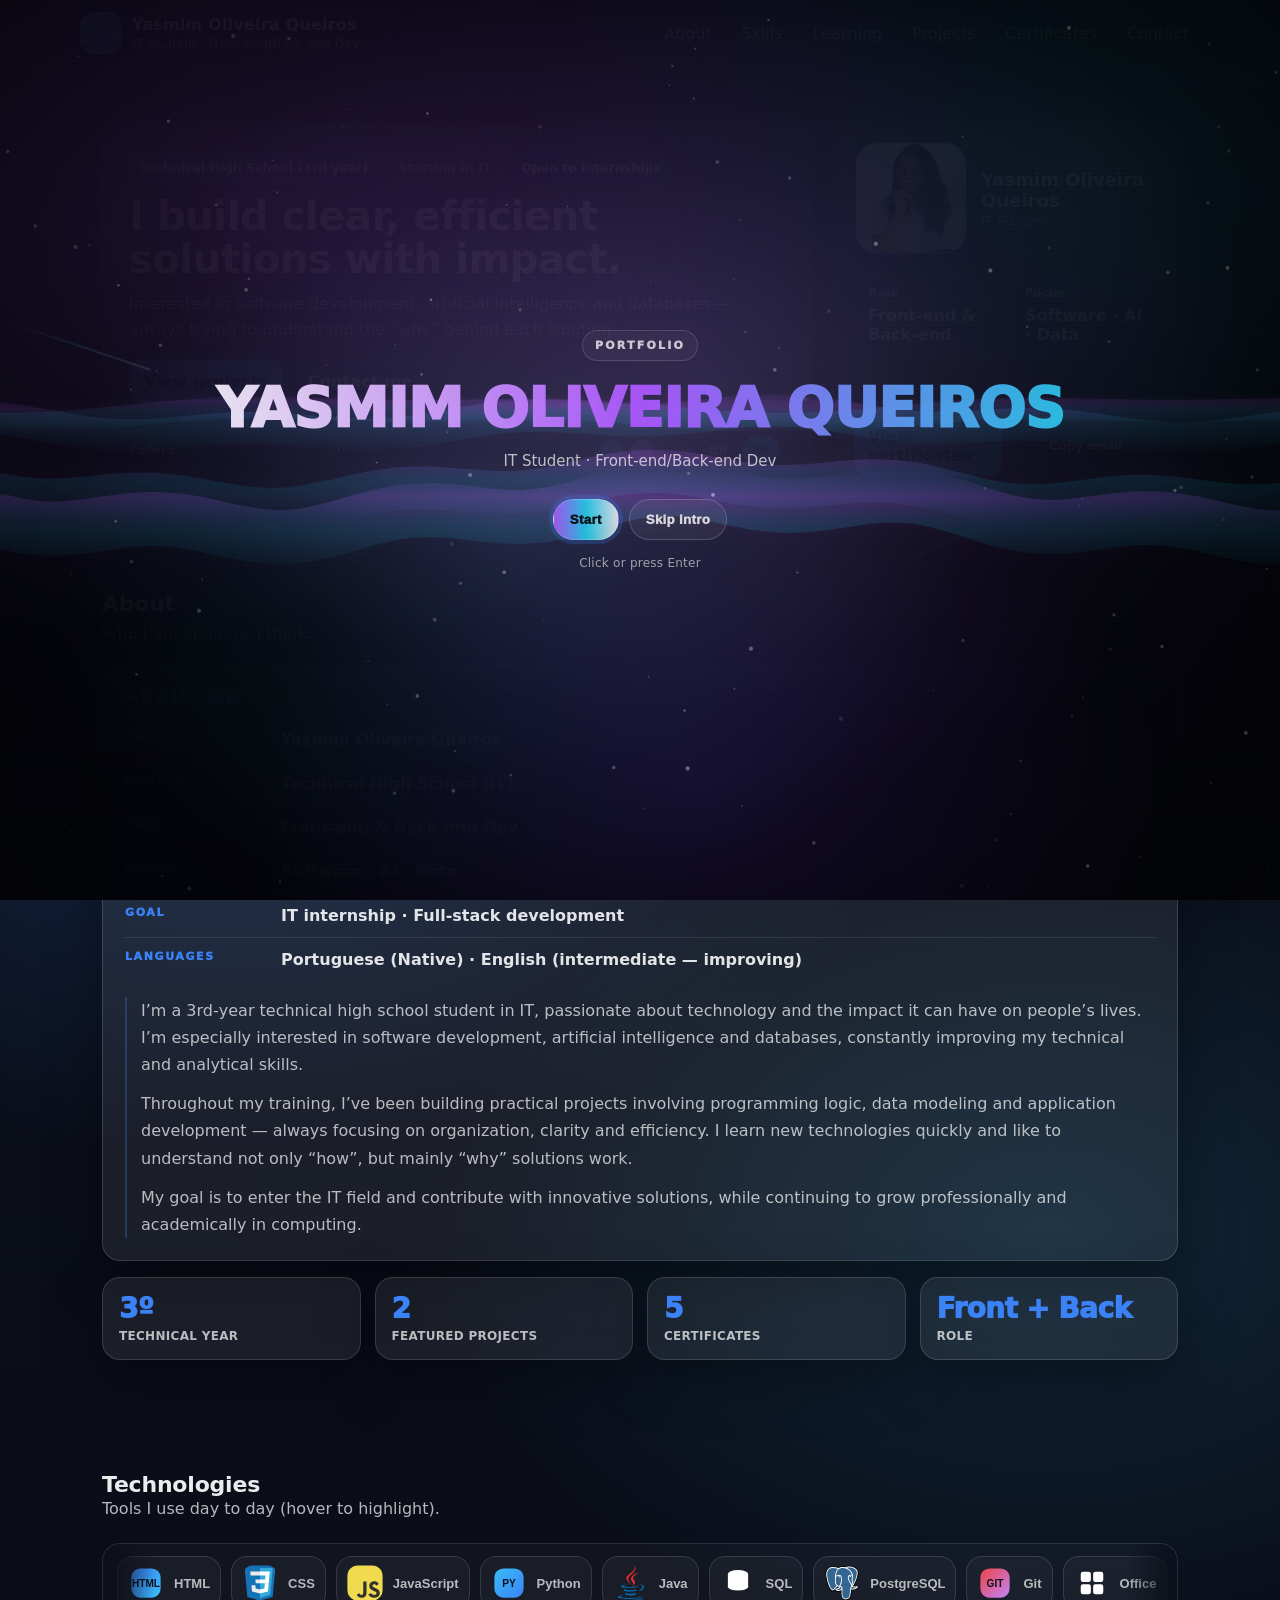
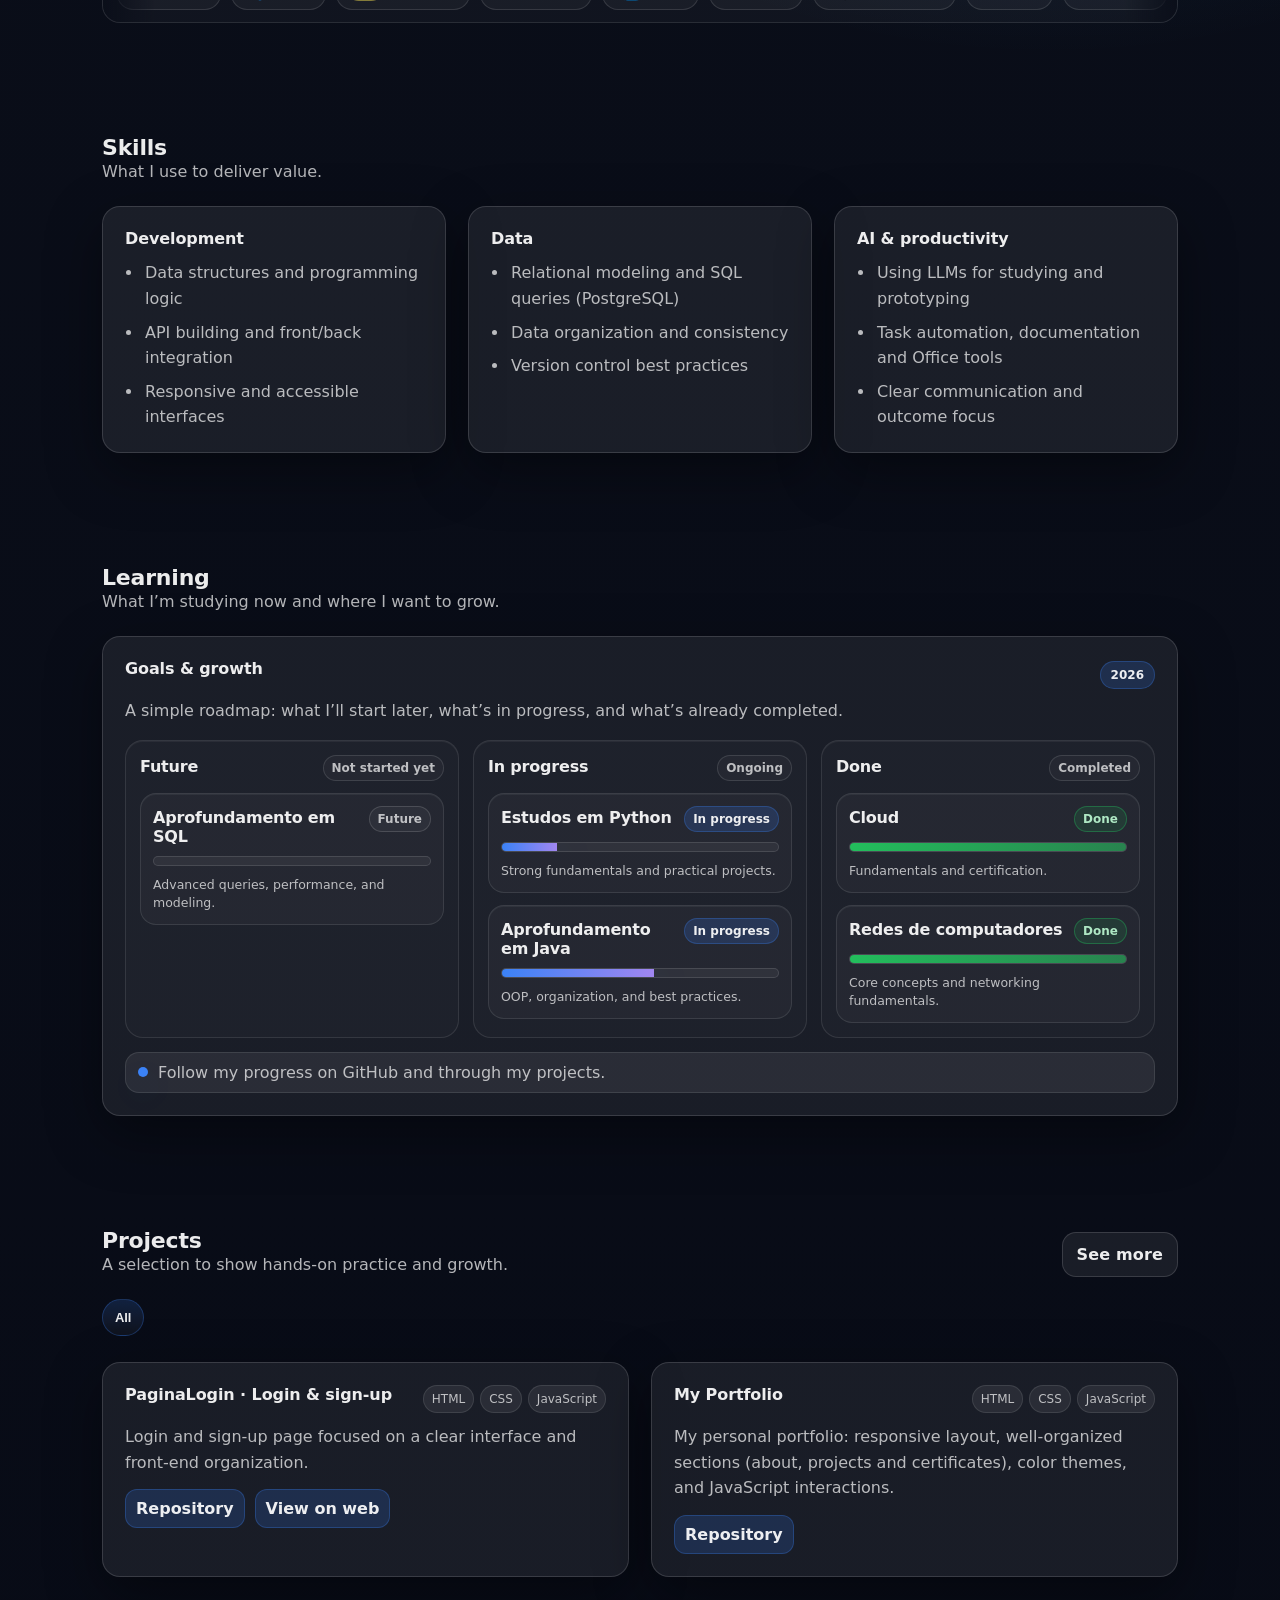
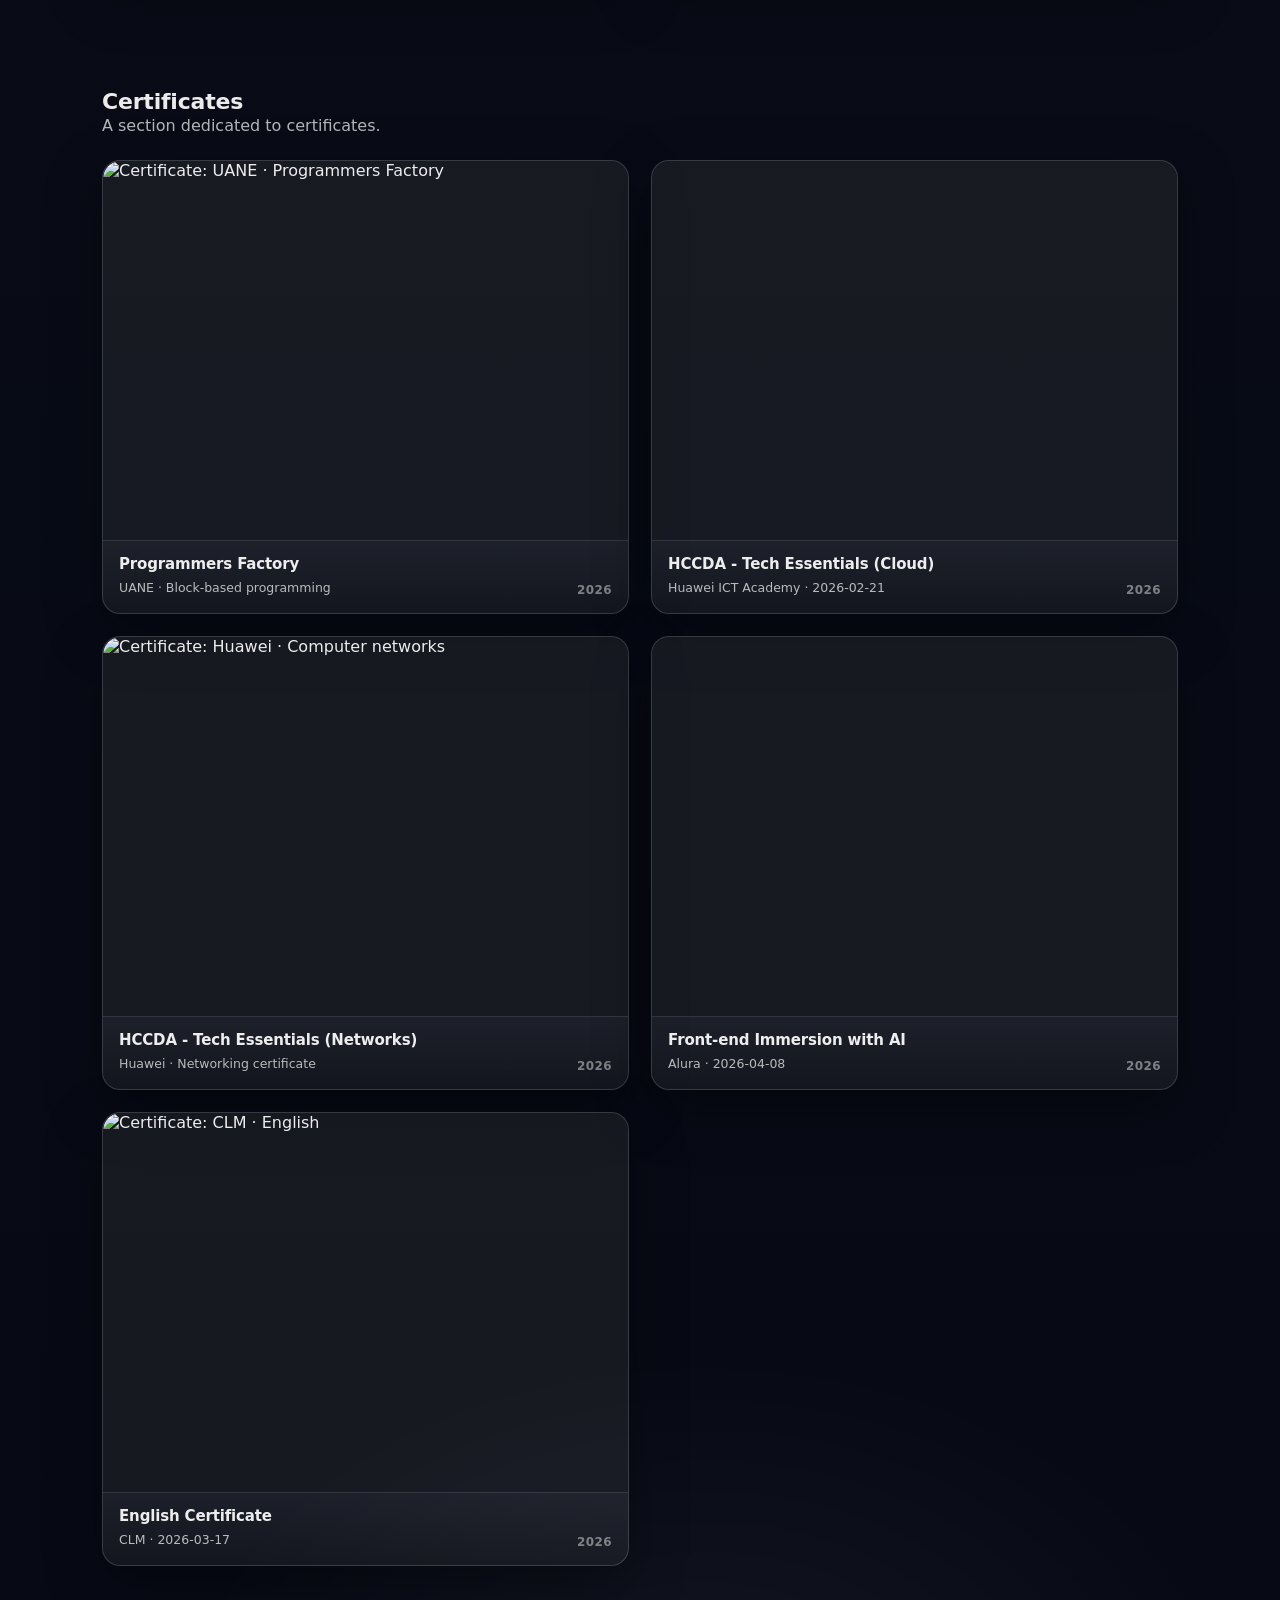
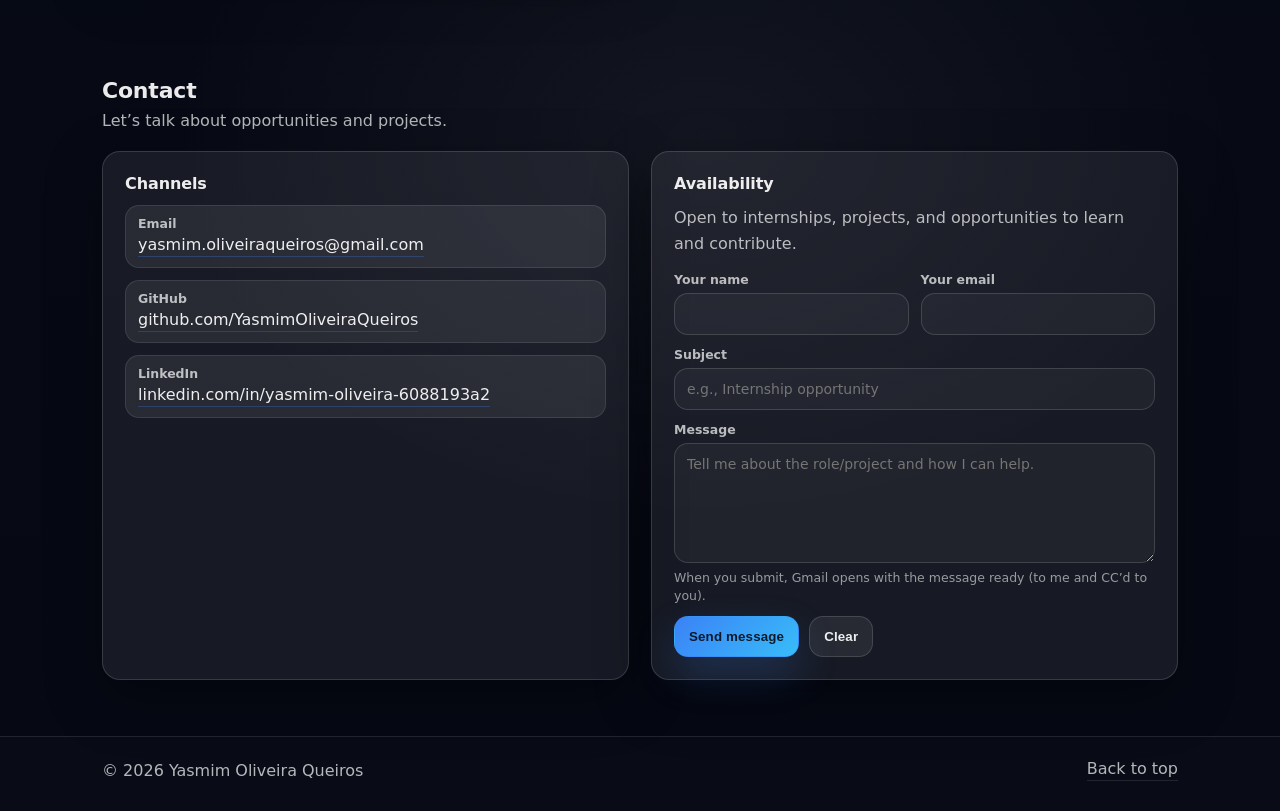
==== index.html @ f92240d8 "Update index.html" ====
<!doctype html>
<html lang="pt-BR" data-theme="azul">
  <head>
    <meta charset="utf-8" />
    <meta name="viewport" content="width=device-width, initial-scale=1" />
    <meta name="theme-color" content="#0b0f1a" />
    <title>Portfólio · Técnica em Informática</title>
    <meta
      name="description"
      content="Portfólio responsivo de técnica em informática: sobre, habilidades, projetos e certificados."
    />
    <link rel="icon" type="image/png" href="assets/logo.png?v=2" />
    <link rel="apple-touch-icon" href="assets/logo.png?v=2" />
    <link rel="stylesheet" href="styles.css" />
  </head>
  <body>
<a class="skip-link" href="#conteudo" data-i18n="skip">Pular para o conteúdo</a>

    <div
      class="bootgate"
      id="bootgate"
      role="dialog"
      aria-modal="true"
      aria-label="Abertura do portfólio"
      data-i18n-aria="boot.aria"
      data-phase="init"
    >
      <canvas class="bootgate__fx" id="bootFx" aria-hidden="true"></canvas>
      <div class="bootgate__grain" aria-hidden="true"></div>
      <div class="bootgate__veil" aria-hidden="true"></div>

      <div class="bootgate__copy" role="document" tabindex="-1">
        <div class="bootgate__kicker" data-i18n="boot.kicker">PORTFÓLIO</div>
        <h1 class="bootgate__name">Yasmim Oliveira Queiros</h1>
        <p class="bootgate__role" data-i18n="brand.sub">Técnica em Informática · Dev Front-end/Back-end</p>

        <div class="bootgate__ctaRow">
          <button class="bootgate__enter" type="button" id="bootEnter" data-i18n="boot.enter">Iniciar</button>
          <button class="bootgate__skip" type="button" id="bootBypass" data-i18n="boot.bypass">Pular intro</button>
        </div>

        <div class="bootgate__hint" data-i18n="boot.hint">Clique ou pressione Enter</div>
      </div>
    </div>

    <header class="topbar" aria-label="Barra superior" data-i18n-aria="topbar.aria">
      <div class="wrap topbar__inner">
        <a class="brand" href="#home" aria-label="Ir para o início" data-i18n-aria="brand.aria">
          <span class="brand__logo" aria-hidden="true"></span>
          <span class="brand__text">
            <span class="brand__title">Yasmim Oliveira Queiros</span>
            <span class="brand__sub" data-i18n="brand.sub">Técnica em Informática · Dev Front-end/Back-end</span>
          </span>
        </a>

        <nav class="nav" aria-label="Navegação principal" data-i18n-aria="nav.aria">
          <button
            class="nav__toggle"
            type="button"
            id="navToggle"
            aria-expanded="false"
            aria-controls="navLinks"
          >
            <span data-i18n="nav.menu">Menu</span>
          </button>
          <div class="nav__links" id="navLinks">
            <a class="nav__link" href="#sobre" data-i18n="nav.about">Sobre</a>
            <a class="nav__link" href="#habilidades" data-i18n="nav.skills">Habilidades</a>
            <a class="nav__link" href="#aprendizado" data-i18n="nav.learning">Em aprendizado</a>
            <a class="nav__link" href="#projetos" data-i18n="nav.projects">Projetos</a>
            <a class="nav__link" href="#certificados" data-i18n="nav.certs">Certificados</a>
            <a class="nav__link" href="#contato" data-i18n="nav.contact">Contato</a>
          </div>
        </nav>
      </div>
    </header>

    <main id="conteudo">
      <section class="hero" id="home" aria-label="Apresentação" data-i18n-aria="hero.aria">
        <div class="wrap hero__grid">
          <div class="hero__copy">
            <div class="kicker">
              <span class="pill" data-i18n="hero.pill1">Ensino Médio Técnico (3º ano)</span>
              <span class="pill pill--soft" data-i18n="hero.pill2">Iniciando carreira em TI</span>
              <a class="pill pill--link" href="#contato" data-i18n="hero.pill3">Disponível para estágio</a>
            </div>
            <h1 class="hero__title">
              <span data-i18n="hero.title">Construo soluções claras, eficientes e com foco em impacto.</span>
            </h1>
            <p class="hero__lead">
              <span data-i18n="hero.lead">Interesse em desenvolvimento de software, inteligência artificial e banco de dados — sempre buscando entender o “porquê” por trás das soluções.</span>
            </p>

            <div class="hero__cta">
              <a class="btn btn--primary" href="#projetos" data-i18n="hero.ctaProjects">Ver projetos</a>
              <a class="btn btn--ghost" href="#contato" data-i18n="hero.ctaContact">Falar comigo</a>
            </div>

            <div class="theme" aria-label="Opções de cores e idioma" data-i18n-aria="theme.aria">
              <div class="theme__label" data-i18n="theme.label">Cores</div>
              <div class="theme__controls">
                <div class="theme__swatches" role="list" aria-label="Paleta de cores" data-i18n-aria="theme.palette.aria">
                  <button class="swatch" type="button" data-theme="azul" aria-label="Tema azul" data-i18n-aria="theme.swatch.blue"></button>
                  <button class="swatch" type="button" data-theme="lilas" aria-label="Tema lilás" data-i18n-aria="theme.swatch.purple"></button>
                  <button class="swatch" type="button" data-theme="preto" aria-label="Tema preto" data-i18n-aria="theme.swatch.black"></button>
                </div>
                <div class="lang" role="group" aria-label="Idioma" data-i18n-aria="lang.aria">
                  <button class="lang__btn" type="button" data-lang="pt" aria-pressed="true">BR</button>
                  <button class="lang__btn" type="button" data-lang="en" aria-pressed="false">EN</button>
                </div>
              </div>
            </div>
          </div>

          <aside class="hero__card" aria-label="Resumo rápido" data-i18n-aria="hero.card.aria">
            <div class="idcard">
              <div class="avatar" data-avatar>
                <span class="avatar__ring"></span>
                <img
                  class="avatar__img"
                  src="assets/foto-perfil.png"
                  alt="Foto de Yasmim Oliveira Queiros"
                  data-i18n-alt="profile.alt"
                  loading="lazy"
                  decoding="async"
                  data-lightbox
                  data-caption="Yasmim Oliveira Queiros"
                />
                <span class="avatar__initials" aria-hidden="true">YQ</span>
              </div>
              <div class="idcard__meta">
                <div class="idcard__name">Yasmim Oliveira Queiros</div>
                <div class="idcard__role" data-i18n="idcard.role">Técnica em Informática</div>
              </div>
            </div>

            <dl class="facts" aria-label="Destaques" data-i18n-aria="hero.facts.aria">
              <div class="facts__item">
                <dt data-i18n="hero.card.role">Atuação</dt>
                <dd data-i18n="hero.card.roleValue">Front-end e Back-end</dd>
              </div>
              <div class="facts__item">
                <dt data-i18n="hero.card.focus">Foco</dt>
                <dd data-i18n="hero.card.focusValue">Software · IA · Dados</dd>
              </div>
            </dl>

            <div class="quick">
              <a class="btn btn--small btn--primary" href="#certificados" data-i18n="hero.card.ctaCerts">Ver certificados</a>
                <button
                  class="btn btn--small btn--ghost"
                  type="button"
                  id="copyEmail"
                  data-email="yasmim.oliveiraqueiros@gmail.com"
                >
                  <span data-i18n="hero.card.copyEmail">Copiar e-mail</span>
                </button>
            </div>
          </aside>
        </div>
      </section>

      <section class="section" id="sobre" aria-label="Sobre mim" data-i18n-aria="about.section.aria">
        <div class="wrap">
          <header class="section__head">
            <h2 class="section__title" data-i18n="section.about.title">Sobre</h2>
            <p class="section__subtitle" data-i18n="section.about.sub">Quem eu sou e como penso.</p>
          </header>

          <article class="card aboutcard" aria-label="Quem sou eu" data-i18n-aria="about.card.aria">
            <h3 class="aboutcard__title" data-i18n="about.title">Quem sou eu</h3>

            <dl class="aboutkv" aria-label="Informações rápidas" data-i18n-aria="about.kv.aria">
              <div class="aboutkv__row">
                <dt data-i18n="about.kv.name">Nome</dt>
                <dd>Yasmim Oliveira Queiros</dd>
              </div>
              <div class="aboutkv__row">
                <dt data-i18n="about.kv.course">Curso</dt>
                <dd data-i18n="about.kv.courseValue">Ensino Médio Técnico em Informática</dd>
              </div>
              <div class="aboutkv__row">
                <dt data-i18n="about.kv.role">Atuação</dt>
                <dd data-i18n="about.kv.roleValue">Dev Front-end & Back-end</dd>
              </div>
              <div class="aboutkv__row">
                <dt data-i18n="about.kv.focus">Foco</dt>
                <dd data-i18n="about.kv.focusValue">Software · IA · Dados</dd>
              </div>
              <div class="aboutkv__row">
                <dt data-i18n="about.kv.goal">Objetivo</dt>
                <dd data-i18n="about.kv.goalValue">Estágio em TI · Desenvolvimento fullstack</dd>
              </div>
              <div class="aboutkv__row">
                <dt data-i18n="about.kv.langs">Idiomas</dt>
                <dd data-i18n="about.kv.langsValue">Português (Nativo) · Inglês (intermediário - aprimoramento)</dd>
              </div>
            </dl>

            <div class="aboutbio">
              <div class="prose">
                <p data-i18n="about.p1">
                  Sou estudante do 3º ano do Ensino Médio Técnico em Informática, apaixonada por tecnologia e pelo impacto que ela
                  pode gerar na vida das pessoas. Tenho grande interesse em desenvolvimento de software, inteligência artificial e
                  banco de dados, buscando constantemente evoluir minhas habilidades técnicas e analíticas.
                </p>
                <p data-i18n="about.p2">
                  Ao longo da minha formação, venho desenvolvendo projetos práticos que envolvem lógica de programação, modelagem
                  de dados e construção de aplicações, sempre com foco em organização, clareza e eficiência. Tenho facilidade em
                  aprender novas tecnologias e gosto de entender não apenas o “como”, mas principalmente o “porquê” das soluções.
                </p>
                <p data-i18n="about.p3">
                  Meu objetivo é ingressar na área de Tecnologia da Informação e contribuir com soluções inovadoras, enquanto
                  continuo evoluindo profissionalmente e academicamente na área de computação.
                </p>
              </div>
            </div>
          </article>

          <div class="aboutstats" aria-label="Destaques rápidos" data-i18n-aria="about.stats.aria">
            <div class="card stat">
              <div class="stat__num">3º</div>
              <div class="stat__label" data-i18n="about.stats.year">Ano do técnico</div>
            </div>
            <div class="card stat">
              <div class="stat__num" data-count="projects">2</div>
              <div class="stat__label" data-i18n="about.stats.projects">Projetos em destaque</div>
            </div>
            <div class="card stat">
              <div class="stat__num" data-count="certs">4</div>
              <div class="stat__label" data-i18n="about.stats.certs">Certificados</div>
            </div>
            <div class="card stat">
              <div class="stat__num" data-i18n="about.stats.roleValue">Front + Back</div>
              <div class="stat__label" data-i18n="about.stats.role">Atuação</div>
            </div>
          </div>
        </div>
      </section>

      <section class="section" id="stack" aria-label="Tecnologias e ferramentas" data-i18n-aria="stack.section.aria">
        <div class="wrap">
          <header class="section__head section__head--inline">
            <div>
              <h2 class="section__title" data-i18n="section.stack.title">Tecnologias</h2>
              <p class="section__subtitle" data-i18n="section.stack.sub">Ferramentas que uso no dia a dia (passe o mouse para destacar).</p>
            </div>
          </header>

          <div class="ticker" role="group" aria-label="Tecnologias e ferramentas em destaque" data-i18n-aria="stack.ticker.aria">
            <div class="ticker__track" aria-hidden="true">
              <div class="ticker__row">
                <button class="ticker__item" type="button" aria-label="HTML">
                  <img class="ticker__img" src="assets/icons/html.svg" alt="" decoding="async" />
                  <span class="ticker__label">HTML</span>
                </button>
                <button class="ticker__item" type="button" aria-label="CSS">
                  <img class="ticker__img" src="assets/icons/css.svg" alt="" decoding="async" />
                  <span class="ticker__label">CSS</span>
                </button>
                <button class="ticker__item" type="button" aria-label="JavaScript">
                  <img class="ticker__img" src="assets/icons/javascript.svg" alt="" decoding="async" />
                  <span class="ticker__label">JavaScript</span>
                </button>
                <button class="ticker__item" type="button" aria-label="Python">
                  <img class="ticker__img" src="assets/icons/python.svg" alt="" decoding="async" />
                  <span class="ticker__label">Python</span>
                </button>
                <button class="ticker__item" type="button" aria-label="Java">
                  <img class="ticker__img" src="assets/icons/java.svg" alt="" decoding="async" />
                  <span class="ticker__label">Java</span>
                </button>
                <button class="ticker__item" type="button" aria-label="SQL">
                  <img class="ticker__img" src="assets/icons/sql.svg" alt="" decoding="async" data-mono="1" />
                  <span class="ticker__label">SQL</span>
                </button>
                <button class="ticker__item" type="button" aria-label="PostgreSQL">
                  <img class="ticker__img" src="assets/icons/postgresql.svg" alt="" decoding="async" />
                  <span class="ticker__label">PostgreSQL</span>
                </button>
                <button class="ticker__item" type="button" aria-label="Git">
                  <img class="ticker__img" src="assets/icons/git.svg" alt="" decoding="async" />
                  <span class="ticker__label">Git</span>
                </button>
                <button class="ticker__item" type="button" aria-label="Pacote Office">
                  <img class="ticker__img" src="assets/icons/office.svg" alt="" decoding="async" data-mono="1" />
                  <span class="ticker__label">Office</span>
                </button>
                <button class="ticker__item" type="button" aria-label="LLM">
                  <img class="ticker__img" src="assets/icons/llm.svg" alt="" decoding="async" data-mono="1" />
                  <span class="ticker__label">LLM</span>
                </button>
              </div>

              <div class="ticker__row">
                <button class="ticker__item" type="button" aria-label="HTML">
                  <img class="ticker__img" src="assets/icons/html.svg" alt="" decoding="async" />
                  <span class="ticker__label">HTML</span>
                </button>
                <button class="ticker__item" type="button" aria-label="CSS">
                  <img class="ticker__img" src="assets/icons/css.svg" alt="" decoding="async" />
                  <span class="ticker__label">CSS</span>
                </button>
                <button class="ticker__item" type="button" aria-label="JavaScript">
                  <img class="ticker__img" src="assets/icons/javascript.svg" alt="" decoding="async" />
                  <span class="ticker__label">JavaScript</span>
                </button>
                <button class="ticker__item" type="button" aria-label="Python">
                  <img class="ticker__img" src="assets/icons/python.svg" alt="" decoding="async" />
                  <span class="ticker__label">Python</span>
                </button>
                <button class="ticker__item" type="button" aria-label="Java">
                  <img class="ticker__img" src="assets/icons/java.svg" alt="" decoding="async" />
                  <span class="ticker__label">Java</span>
                </button>
                <button class="ticker__item" type="button" aria-label="SQL">
                  <img class="ticker__img" src="assets/icons/sql.svg" alt="" decoding="async" data-mono="1" />
                  <span class="ticker__label">SQL</span>
                </button>
                <button class="ticker__item" type="button" aria-label="PostgreSQL">
                  <img class="ticker__img" src="assets/icons/postgresql.svg" alt="" decoding="async" />
                  <span class="ticker__label">PostgreSQL</span>
                </button>
                <button class="ticker__item" type="button" aria-label="Git">
                  <img class="ticker__img" src="assets/icons/git.svg" alt="" decoding="async" />
                  <span class="ticker__label">Git</span>
                </button>
                <button class="ticker__item" type="button" aria-label="Pacote Office">
                  <img class="ticker__img" src="assets/icons/office.svg" alt="" decoding="async" data-mono="1" />
                  <span class="ticker__label">Office</span>
                </button>
                <button class="ticker__item" type="button" aria-label="LLM">
                  <img class="ticker__img" src="assets/icons/llm.svg" alt="" decoding="async" data-mono="1" />
                  <span class="ticker__label">LLM</span>
                </button>
              </div>
            </div>
          </div>
        </div>
      </section>

      <section class="section" id="habilidades" aria-label="Habilidades" data-i18n-aria="skills.section.aria">
        <div class="wrap">
          <header class="section__head section__head--inline">
            <div>
              <h2 class="section__title" data-i18n="section.skills.title">Habilidades</h2>
              <p class="section__subtitle" data-i18n="section.skills.sub">O que eu uso para entregar valor.</p>
            </div>
          </header>

          <div class="grid3">
            <article class="card">
              <h3 class="card__title" data-i18n="skills.dev.title">Desenvolvimento</h3>
              <ul class="list">
                <li class="list__item" data-i18n="skills.dev.i1">Estruturas de dados e lógica de programação</li>
                <li class="list__item" data-i18n="skills.dev.i2">Criação de APIs e integração front/back</li>
                <li class="list__item" data-i18n="skills.dev.i3">Interfaces responsivas e acessíveis</li>
              </ul>
            </article>
            <article class="card">
              <h3 class="card__title" data-i18n="skills.data.title">Dados</h3>
              <ul class="list">
                <li class="list__item" data-i18n="skills.data.i1">Modelagem relacional e consultas SQL (PostgreSQL)</li>
                <li class="list__item" data-i18n="skills.data.i2">Organização e consistência de dados</li>
                <li class="list__item" data-i18n="skills.data.i3">Boas práticas de versionamento</li>
              </ul>
            </article>
            <article class="card">
              <h3 class="card__title" data-i18n="skills.ai.title">IA & produtividade</h3>
              <ul class="list">
                <li class="list__item" data-i18n="skills.ai.i1">Uso de LLMs para estudo e prototipação</li>
                <li class="list__item" data-i18n="skills.ai.i2">Automação de tarefas, documentação e pacote Office</li>
                <li class="list__item" data-i18n="skills.ai.i3">Comunicação clara e foco em resultado</li>
              </ul>
            </article>
          </div>
        </div>
      </section>

      <section class="section" id="aprendizado" aria-label="Em aprendizado" data-i18n-aria="learning.section.aria">
        <div class="wrap">
          <header class="section__head section__head--inline">
            <div>
              <h2 class="section__title" data-i18n="section.learning.title">Em aprendizado</h2>
              <p class="section__subtitle" data-i18n="section.learning.sub">O que estou estudando agora e onde quero evoluir.</p>
            </div>
          </header>

          <div class="grid1">
            <article class="card learncard">
              <div class="learn__head">
                <h3 class="card__title" data-i18n="learning.title">Metas e evolução</h3>
                <span class="badge" aria-label="Ano" data-i18n-aria="aria.year">2026</span>
              </div>
              <p class="muted" data-i18n="learning.lead">Planejamento por etapas: o que ainda vou iniciar, o que já está em andamento e o que já concluí.</p>

              <div class="learnboard" role="list" aria-label="Metas por status">
                <section class="learngroup" role="listitem" aria-label="Metas futuras">
                  <div class="learngroup__head">
                    <div class="learngroup__title" data-i18n="learning.future.title">Futuras</div>
                    <span class="learngroup__badge" data-i18n="learning.future.badge">Ainda não iniciadas</span>
                  </div>

                  <div class="learntiles" role="list" aria-label="Metas futuras">
                    <div class="learntile" role="listitem">
                      <div class="learntile__top">
                        <div class="learntile__k">Aprofundamento em SQL</div>
                        <div class="learntile__tag learntile__tag--future" data-i18n="learning.tag.future">Futura</div>
                      </div>
                      <div class="meter" style="--p: 0%">
                        <span class="meter__fill" aria-hidden="true"></span>
                      </div>
                      <div class="learntile__hint" data-i18n="learning.future.sql">Consultas avançadas, performance e modelagem.</div>
                    </div>
                  </div>
                </section>

                <section class="learngroup" role="listitem" aria-label="Metas iniciadas">
                  <div class="learngroup__head">
                    <div class="learngroup__title" data-i18n="learning.started.title">Iniciadas</div>
                    <span class="learngroup__badge" data-i18n="learning.started.badge">Em andamento</span>
                  </div>

                  <div class="learntiles" role="list" aria-label="Metas iniciadas">
                    <div class="learntile" role="listitem">
                      <div class="learntile__top">
                        <div class="learntile__k">Estudos em Python</div>
                        <div class="learntile__tag" data-i18n="learning.tag.started">Em andamento</div>
                      </div>
                      <div class="meter" style="--p: 20%">
                        <span class="meter__fill" aria-hidden="true"></span>
                      </div>
                      <div class="learntile__hint" data-i18n="learning.future.python">Bases sólidas e projetos práticos.</div>
                    </div>

                    <div class="learntile" role="listitem">
                      <div class="learntile__top">
                        <div class="learntile__k">Aprofundamento em Java</div>
                        <div class="learntile__tag" data-i18n="learning.tag.started">Em andamento</div>
                      </div>
                      <div class="meter" style="--p: 55%">
                        <span class="meter__fill" aria-hidden="true"></span>
                      </div>
                      <div class="learntile__hint" data-i18n="learning.started.java">POO, organização e boas práticas.</div>
                    </div>
                  </div>
                </section>

                <section class="learngroup" role="listitem" aria-label="Metas concluídas">
                  <div class="learngroup__head">
                    <div class="learngroup__title" data-i18n="learning.done.title">Concluídas</div>
                    <span class="learngroup__badge" data-i18n="learning.done.badge">Já finalizadas</span>
                  </div>

                  <div class="learntiles" role="list" aria-label="Metas concluídas">
                    <div class="learntile learntile--done" role="listitem">
                      <div class="learntile__top">
                        <div class="learntile__k">Cloud</div>
                        <div class="learntile__tag learntile__tag--done" data-i18n="learning.tag.done">Concluída</div>
                      </div>
                      <div class="meter" style="--p: 100%">
                        <span class="meter__fill" aria-hidden="true"></span>
                      </div>
                      <div class="learntile__hint" data-i18n="learning.done.cloud">Fundamentos e certificação.</div>
                    </div>

                    <div class="learntile learntile--done" role="listitem">
                      <div class="learntile__top">
                        <div class="learntile__k">Redes de computadores</div>
                        <div class="learntile__tag learntile__tag--done" data-i18n="learning.tag.done">Concluída</div>
                      </div>
                      <div class="meter" style="--p: 100%">
                        <span class="meter__fill" aria-hidden="true"></span>
                      </div>
                      <div class="learntile__hint" data-i18n="learning.done.networks">Conceitos e fundamentos de rede.</div>
                    </div>
                  </div>
                </section>
              </div>

              <div class="note">
                <span class="note__dot" aria-hidden="true"></span>
                <span data-i18n="learning.note">Acompanhe minha evolução pelo GitHub e pelos projetos.</span>
              </div>
            </article>
          </div>
        </div>
      </section>

      <section class="section" id="projetos" aria-label="Projetos" data-i18n-aria="projects.section.aria">
        <div class="wrap">
          <header class="section__head section__head--inline">
            <div>
              <h2 class="section__title" data-i18n="section.projects.title">Projetos</h2>
              <p class="section__subtitle" data-i18n="section.projects.sub">Seleção para demonstrar prática e evolução.</p>
            </div>
            <div class="section__actions">
              <a class="btn btn--ghost" href="#contato" data-i18n="section.projects.more">Quero ver mais</a>
            </div>
          </header>

          <div class="filters" role="group" aria-label="Filtrar projetos" data-i18n-aria="projects.filters.aria">
            <button class="filter" type="button" data-filter="all" aria-pressed="true" data-i18n="projects.filter.all">Todos</button>
          </div>

          <div class="grid2" id="projectsGrid" data-projects-grid>
            <article class="card project" data-kind="frontend">
              <div class="project__top">
                <h3 class="card__title" data-i18n="projects.p1.title">PaginaLogin · Login e cadastro</h3>
                <div class="tags" aria-label="Tecnologias" data-i18n-aria="projects.tags.aria">
                  <span class="tag">HTML</span>
                  <span class="tag">CSS</span>
                  <span class="tag">JavaScript</span>
                </div>
              </div>
              <p class="muted" data-i18n="projects.p1.desc">
                Página de login e cadastro, com foco em interface clara e organização do front-end.
              </p>
              <div class="project__links">
                <a class="linkbtn" href="https://github.com/YasmimOliveiraQueiros/PaginaLogin" aria-label="Abrir repositório PaginaLogin no GitHub" data-i18n="projects.repo" data-i18n-aria="projects.p1.repoAria">Repositório</a>
                <a class="linkbtn" href="https://pagina-login-umber.vercel.app" target="_blank" rel="noopener noreferrer" aria-label="Abrir PaginaLogin na web" data-i18n="projects.web" data-i18n-aria="projects.p1.webAria">Ver na web</a>
              </div>
            </article>

            <article class="card project" data-kind="frontend">
              <div class="project__top">
                <h3 class="card__title" data-i18n="projects.p2.title">Meu Portfólio</h3>
                <div class="tags" aria-label="Tecnologias" data-i18n-aria="projects.tags.aria">
                  <span class="tag">HTML</span>
                  <span class="tag">CSS</span>
                  <span class="tag">JavaScript</span>
                </div>
              </div>
              <p class="muted" data-i18n="projects.p2.desc">
                Meu portfólio pessoal: layout responsivo, sessões bem organizadas (sobre, projetos e certificados), temas de cor e
                interações com JavaScript.
              </p>
              <div class="project__links">
                <a
                  class="linkbtn"
                  href="https://github.com/YasmimOliveiraQueiros/MeuPortfio"
                  aria-label="Abrir repositório deste portfólio no GitHub"
                  data-i18n-aria="projects.p2.repoAria"
                  data-i18n="projects.repo"
                >
                  Repositório
                </a>
              </div>
            </article>

          </div>
        </div>
      </section>

      <section class="section" id="certificados" aria-label="Certificados" data-i18n-aria="certs.section.aria">
        <div class="wrap">
          <header class="section__head section__head--inline">
            <div>
              <h2 class="section__title" data-i18n="section.certs.title">Certificados</h2>
              <p class="section__subtitle" data-i18n="section.certs.sub">Sessão dedicada apenas a certificados.</p>
            </div>
          </header>

          <div class="grid2">
            <article class="card certcard certcard--uane">
              <div class="cert__thumbWrap">
                <img
                  class="cert__thumbImg"
                  src="assets/certificados/img/fabrica-programadores.jpg"
                  alt="Certificado: UANE · Fábrica de Programadores"
                  data-i18n-alt="certs.uane.alt"
                  loading="lazy"
                  decoding="async"
                  data-lightbox
                  data-caption="UANE · Fábrica de Programadores"
                  data-i18n-caption="certs.uane.caption"
                />
              </div>
              <div class="certcard__body">
                <div class="certcard__text">
                  <h3 class="certcard__title" data-i18n="certs.uane.title">Fábrica de Programadores</h3>
                  <div class="certcard__meta" data-i18n="certs.uane.meta">UANE · Programação em blocos</div>
                </div>
                <div class="certcard__year" aria-label="Ano" data-i18n-aria="aria.year">2026</div>
              </div>
            </article>

            <article class="card certcard certcard--huawei-cloud">
              <div class="cert__thumbWrap">
                <img
                  class="cert__thumbImg"
                  src="assets/certificados/img/huawei-hccda-cloud.jpg"
                  alt="Certificado: Huawei ICT Academy · HCCDA - Tech Essentials (Cloud)"
                  data-i18n-alt="certs.huaweiCloud.alt"
                  loading="lazy"
                  decoding="async"
                  data-lightbox
                  data-caption="Huawei ICT Academy · HCCDA - Tech Essentials (Cloud)"
                  data-i18n-caption="certs.huaweiCloud.caption"
                />
              </div>
              <div class="certcard__body">
                <div class="certcard__text">
                  <h3 class="certcard__title" data-i18n="certs.huaweiCloud.title">HCCDA - Tech Essentials (Cloud)</h3>
                  <div class="certcard__meta" data-i18n="certs.huaweiCloud.meta">Huawei ICT Academy · 21/02/2026</div>
                </div>
                <div class="certcard__year" aria-label="Ano" data-i18n-aria="aria.year">2026</div>
              </div>
            </article>

            <article class="card certcard certcard--huawei-redes">
              <div class="cert__thumbWrap">
                <img
                  class="cert__thumbImg"
                  src="assets/certificados/img/huawei-redes.png"
                  alt="Certificado: Huawei · Redes de computadores"
                  data-i18n-alt="certs.huaweiNetworks.alt"
                  loading="lazy"
                  decoding="async"
                  data-lightbox
                  data-caption="Huawei · Redes de computadores"
                  data-i18n-caption="certs.huaweiNetworks.caption"
                />
              </div>
              <div class="certcard__body">
                <div class="certcard__text">
                  <h3 class="certcard__title" data-i18n="certs.huaweiNetworks.title">HCCDA - Computer Networks (Redes)</h3>
                  <div class="certcard__meta" data-i18n="certs.huaweiNetworks.meta">Huawei · Certificado de redes</div>
                </div>
                <div class="certcard__year" aria-label="Ano" data-i18n-aria="aria.year">2026</div>
              </div>
            </article>

             <article class="card certcard certcard--alura">
              <div class="cert__thumbWrap">
                <img
                  class="cert__thumbImg"
                  src="assets/certificados/img/Alura-Dev.jpg"
                  alt="Certificado: Alura · Imersão Front-end com IA"
                  data-i18n-alt="certs.aluraIa.alt"
                  loading="lazy"
                  decoding="async"
                  data-lightbox
                  data-caption="Alura · Imersão Front-end com IA"
                  data-i18n-caption="certs.aluraIa.caption"
                />
              </div>
              <div class="certcard__body">
                <div class="certcard__text">
                  <h3 class="certcard__title" data-i18n="certs.aluraIa.title">Imersão Front-end com IA</h3>
                  <div class="certcard__meta" data-i18n="certs.aluraIa.meta">Alura · 08/04/2026</div>
                </div>
                <div class="certcard__year" aria-label="Ano" data-i18n-aria="aria.year">2026</div>
              </div>
            </article>

            <article class="card certcard certcard--clm">
              <div class="cert__thumbWrap">
                <img
                  class="cert__thumbImg"
                  src="assets/certificados/img/clm-ingles.jpg"
                  alt="Certificado: CLM · Inglês"
                  data-i18n-alt="certs.clm.alt"
                  loading="lazy"
                  decoding="async"
                  data-lightbox
                  data-caption="CLM · Certificado de Inglês"
                  data-i18n-caption="certs.clm.caption"
                />
              </div>
              <div class="certcard__body">
                <div class="certcard__text">
                  <h3 class="certcard__title" data-i18n="certs.clm.title">Certificado de Inglês</h3>
                  <div class="certcard__meta" data-i18n="certs.clm.meta">CLM · 17/03/2026</div>
                </div>
                <div class="certcard__year" aria-label="Ano" data-i18n-aria="aria.year">2026</div>
              </div>
            </article>
          </div>
        </div>
      </section>

      <section class="section" id="contato" aria-label="Contato" data-i18n-aria="contact.section.aria">
        <div class="wrap">
          <header class="section__head">
            <h2 class="section__title" data-i18n="section.contact.title">Contato</h2>
            <p class="section__subtitle" data-i18n="section.contact.sub">Vamos conversar sobre oportunidades e projetos.</p>
          </header>

          <div class="grid2">
            <div class="card">
              <h3 class="card__title" data-i18n="contact.channels.title">Canais</h3>
              <ul class="contact">
                <li class="contact__item">
                  <span class="contact__k" data-i18n="contact.channels.email">E-mail</span>
                  <a
                    class="contact__v"
                    href="https://mail.google.com/mail/?view=cm&fs=1&to=yasmim.oliveiraqueiros@gmail.com"
                    target="_blank"
                    rel="noopener noreferrer"
                    aria-label="Enviar e-mail pelo Gmail"
                  >
                    yasmim.oliveiraqueiros@gmail.com
                  </a>
                </li>
                <li class="contact__item">
                  <span class="contact__k">GitHub</span>
                  <a class="contact__v" href="https://github.com/YasmimOliveiraQueiros" aria-label="Abrir GitHub">github.com/YasmimOliveiraQueiros</a>
                </li>
                <li class="contact__item">
                  <span class="contact__k">LinkedIn</span>
                  <a class="contact__v" href="https://linkedin.com/in/yasmim-oliveira-6088193a2" aria-label="Abrir LinkedIn">linkedin.com/in/yasmim-oliveira-6088193a2</a>
                </li>
              </ul>
            </div>

            <div class="card">
              <h3 class="card__title" data-i18n="contact.avail.title">Disponibilidade</h3>
              <p class="muted" data-i18n="contact.avail.lead">
                Aberta a estágios, projetos e oportunidades para aprender e contribuir.
              </p>

              <form class="contactform" id="contactForm" novalidate>
                <div class="contactform__grid">
                  <div class="field">
                    <label class="label" for="cfName" data-i18n="contact.form.name">Seu nome</label>
                    <input class="input" id="cfName" name="name" type="text" autocomplete="name" required />
                  </div>

                  <div class="field">
                    <label class="label" for="cfEmail" data-i18n="contact.form.email">Seu e-mail</label>
                    <input class="input" id="cfEmail" name="email" type="email" autocomplete="email" required />
                  </div>
                </div>

                <div class="field">
                  <label class="label" for="cfSubject" data-i18n="contact.form.subject">Assunto</label>
                  <input
                    class="input"
                    id="cfSubject"
                    name="subject"
                    type="text"
                    maxlength="120"
                    placeholder="Ex.: Estágio em TI"
                    data-i18n-placeholder="contact.form.subjectPh"
                    required
                  />
                </div>

                <div class="field">
                  <label class="label" for="cfMessage" data-i18n="contact.form.message">Mensagem</label>
                  <textarea
                    class="textarea"
                    id="cfMessage"
                    name="message"
                    rows="5"
                    maxlength="1200"
                    placeholder="Conte um pouco sobre a vaga/projeto e como posso ajudar."
                    data-i18n-placeholder="contact.form.messagePh"
                    required
                  ></textarea>
                  <div class="hint" data-i18n="contact.form.hint">Ao enviar, o Gmail abre com a mensagem pronta (para mim e com cópia para você).</div>
                </div>

                <div class="contactform__actions">
                  <button class="btn btn--primary" type="submit" data-i18n="contact.form.send">Enviar mensagem</button>
                  <button class="btn btn--ghost" type="reset" data-i18n="contact.form.reset">Limpar</button>
                </div>

                <noscript>
                  <p class="hint">
                    <span data-i18n="contact.form.noscript">Ative o JavaScript para enviar pelo formulário, ou use o e-mail nos canais ao lado.</span>
                  </p>
                </noscript>
              </form>
            </div>
          </div>
        </div>
      </section>
    </main>

    <footer class="footer" aria-label="Rodapé" data-i18n-aria="footer.aria">
      <div class="wrap footer__inner">
        <span>© <span id="year"></span> Yasmim Oliveira Queiros</span>
        <a class="footer__link" href="#home" data-i18n="footer.top">Voltar ao topo</a>
      </div>
    </footer>

    <div class="toast" id="toast" role="status" aria-live="polite" hidden>
      <div class="toast__content">
        <div class="toast__title" id="toastTitle" data-i18n="toast.ok">Tudo certo</div>
        <div class="toast__msg" id="toastMsg"></div>
      </div>
      <button class="toast__close" type="button" id="toastClose" aria-label="Fechar" data-i18n-aria="toast.closeAria">
        <span data-i18n="toast.close">Fechar</span>
      </button>
    </div>

    <div class="lightbox" id="lightbox" role="dialog" aria-modal="true" aria-label="Visualizar certificado" hidden data-i18n-aria="lightbox.aria">
      <button class="lightbox__close" type="button" id="lightboxClose" aria-label="Fechar imagem" data-i18n-aria="lightbox.closeAria"><span data-i18n="lightbox.close">Fechar</span></button>
      <div class="lightbox__backdrop" data-lightbox-close aria-hidden="true"></div>
      <figure class="lightbox__panel" role="document" tabindex="-1">
        <img class="lightbox__img" id="lightboxImg" alt="" />
        <div class="lightbox__frameWrap" id="lightboxFrameWrap" hidden>
          <iframe class="lightbox__frame" id="lightboxFrame" title=""></iframe>
        </div>
        <figcaption class="lightbox__caption" id="lightboxCaption"></figcaption>
      </figure>
    </div>

    <script src="app.js"></script>
  </body>
</html>
---- styles.css ----
﻿:root {
  --bg0: #060914;
  --bg1: #0b0f1a;
  --bg2: rgba(255, 255, 255, 0.06);
  --card: rgba(255, 255, 255, 0.07);
  --card2: rgba(255, 255, 255, 0.10);
  --stroke: rgba(255, 255, 255, 0.14);
  --text: rgba(255, 255, 255, 0.92);
  --muted: rgba(255, 255, 255, 0.70);
  --faint: rgba(255, 255, 255, 0.56);
  --shadow: 0 26px 90px rgba(0, 0, 0, 0.55);
  --shadow2: 0 18px 55px rgba(0, 0, 0, 0.38);
  --radius: 18px;
  --radius2: 14px;
  --wrap: 1120px;

  --accent: #3b82f6;
  --accent2: #60a5fa;
  --accent-soft: rgba(59, 130, 246, 0.18);
  --accent-soft2: rgba(96, 165, 250, 0.14);
  --accent-border: rgba(59, 130, 246, 0.28);
  --accent-glow: rgba(59, 130, 246, 0.22);
  --ring: 0 0 0 4px rgba(59, 130, 246, 0.22);
  --topbar-bg: rgba(11, 15, 26, 0.72);
  --topbar-border: rgba(255, 255, 255, 0.10);
  --footer-bg: rgba(11, 15, 26, 0.55);

  --font: ui-sans-serif, system-ui, -apple-system, "Segoe UI", Roboto, Arial,
    "Noto Sans", "Liberation Sans", sans-serif;
}

html[data-theme="azul"] {
  --accent: #3b82f6;
  --accent2: #38bdf8;
  --accent-soft: rgba(59, 130, 246, 0.18);
  --accent-soft2: rgba(56, 189, 248, 0.14);
  --accent-border: rgba(59, 130, 246, 0.28);
  --accent-glow: rgba(59, 130, 246, 0.22);
  --ring: 0 0 0 4px rgba(59, 130, 246, 0.22);
}
html[data-theme="lilas"] {
  --accent: #c084fc;
  --accent2: #e879f9;
  --accent-soft: rgba(192, 132, 252, 0.18);
  --accent-soft2: rgba(232, 121, 249, 0.14);
  --accent-border: rgba(192, 132, 252, 0.28);
  --accent-glow: rgba(192, 132, 252, 0.22);
  --ring: 0 0 0 4px rgba(192, 132, 252, 0.22);
}
html[data-theme="preto"] {
  --bg0: #05070f;
  --bg1: #070a12;
  --card: rgba(255, 255, 255, 0.06);
  --card2: rgba(255, 255, 255, 0.085);
  --stroke: rgba(255, 255, 255, 0.13);
  --accent: #e5e7eb;
  --accent2: #9ca3af;
  --accent-soft: rgba(229, 231, 235, 0.10);
  --accent-soft2: rgba(156, 163, 175, 0.08);
  --accent-border: rgba(229, 231, 235, 0.20);
  --accent-glow: rgba(229, 231, 235, 0.14);
  --ring: 0 0 0 4px rgba(229, 231, 235, 0.16);
  --topbar-bg: rgba(7, 10, 18, 0.78);
  --topbar-border: rgba(255, 255, 255, 0.08);
  --footer-bg: rgba(7, 10, 18, 0.70);
}
html[data-theme="vermelho"] {
  --accent: #ef4444;
  --accent2: #fb7185;
  --accent-soft: rgba(239, 68, 68, 0.16);
  --accent-soft2: rgba(251, 113, 133, 0.14);
  --accent-border: rgba(239, 68, 68, 0.26);
  --accent-glow: rgba(239, 68, 68, 0.20);
  --ring: 0 0 0 4px rgba(239, 68, 68, 0.20);
}

* {
  box-sizing: border-box;
}

html {
  scroll-behavior: smooth;
}

body {
  margin: 0;
  font-family: var(--font);
  color: var(--text);
  background: radial-gradient(1100px 600px at 18% 14%, rgba(59, 130, 246, 0.18), transparent 62%),
    radial-gradient(1000px 680px at 82% 22%, rgba(56, 189, 248, 0.14), transparent 62%),
    radial-gradient(900px 640px at 55% 88%, rgba(255, 255, 255, 0.05), transparent 60%),
    linear-gradient(180deg, var(--bg1), var(--bg0));
  background: radial-gradient(1100px 600px at 18% 14%, var(--accent-soft), transparent 62%),
    radial-gradient(1000px 680px at 82% 22%, var(--accent-soft2), transparent 62%),
    radial-gradient(900px 640px at 55% 88%, rgba(255, 255, 255, 0.05), transparent 60%),
    linear-gradient(180deg, var(--bg1), var(--bg0));
  overflow-x: hidden;
}

a {
  color: inherit;
}

.skip-link {
  position: absolute;
  left: 12px;
  top: 10px;
  padding: 10px 12px;
  border-radius: 12px;
  background: var(--card2);
  border: 1px solid var(--stroke);
  text-decoration: none;
  transform: translateY(-160%);
  transition: transform 150ms ease;
  z-index: 80;
}
.skip-link:focus {
  transform: translateY(0);
  outline: none;
  box-shadow: var(--ring);
}

.bootgate {
  --boot-a: #a855f7;
  --boot-b: #6d28d9;
  --boot-c: #22d3ee;

  position: fixed;
  inset: 0;
  z-index: 9999;
  display: grid;
  place-items: center;
  padding: 22px;
  opacity: 0;
  pointer-events: none;
  cursor: pointer;

  background: radial-gradient(1200px 720px at 20% 22%, rgba(168, 85, 247, 0.22), transparent 62%),
    radial-gradient(900px 640px at 84% 18%, rgba(34, 211, 238, 0.12), transparent 62%),
    radial-gradient(760px 560px at 55% 88%, rgba(109, 40, 217, 0.20), transparent 60%),
    linear-gradient(180deg, rgba(7, 8, 18, 0.92), rgba(5, 7, 15, 0.98));

  transition: opacity 360ms ease;
}
.bootgate[data-phase="show"] {
  opacity: 1;
  pointer-events: auto;
}
.bootgate[data-phase="leave"] {
  opacity: 0;
  pointer-events: none;
}

.bootgate__fx {
  position: absolute;
  inset: 0;
  width: 100%;
  height: 100%;
  opacity: 0.95;
  mix-blend-mode: screen;
  filter: saturate(1.18) contrast(1.08);
  pointer-events: none;
}

.bootgate__veil {
  position: absolute;
  inset: 0;
  background: radial-gradient(closest-side at 50% 48%, rgba(255, 255, 255, 0.06), transparent 66%),
    radial-gradient(900px 700px at 55% 42%, rgba(168, 85, 247, 0.14), transparent 62%),
    radial-gradient(760px 620px at 40% 62%, rgba(34, 211, 238, 0.08), transparent 60%),
    radial-gradient(900px 720px at 50% 54%, rgba(0, 0, 0, 0.00), rgba(0, 0, 0, 0.58));
  animation: bootBreath 6.2s ease-in-out infinite;
  pointer-events: none;
}

.bootgate__grain {
  position: absolute;
  inset: 0;
  opacity: 0.14;
  background-image: repeating-linear-gradient(
      0deg,
      rgba(255, 255, 255, 0.00) 0px,
      rgba(255, 255, 255, 0.00) 2px,
      rgba(255, 255, 255, 0.10) 3px,
      rgba(255, 255, 255, 0.00) 4px
    );
  mix-blend-mode: overlay;
  animation: bootGrain 1.6s steps(2) infinite;
  pointer-events: none;
}

.bootgate__copy {
  position: relative;
  z-index: 1;
  width: min(980px, 100%);
  text-align: center;
  cursor: default;
  padding: clamp(14px, 3.2vw, 30px);
}

.bootgate__kicker {
  display: inline-block;
  padding: 8px 12px;
  border-radius: 999px;
  border: 1px solid rgba(255, 255, 255, 0.14);
  background: rgba(255, 255, 255, 0.04);
  backdrop-filter: blur(10px);
  font-size: 11px;
  font-weight: 950;
  letter-spacing: 2.2px;
  text-transform: uppercase;
  color: rgba(255, 255, 255, 0.74);

  opacity: 0;
  transform: translateY(10px);
}

.bootgate[data-phase="show"] .bootgate__kicker {
  animation: bootFadeUp 680ms cubic-bezier(0.16, 1, 0.2, 1) 120ms 1 both;
}

.bootgate__name {
  margin: 18px 0 0;
  font-size: clamp(30px, 6vw, 56px);
  font-weight: 980;
  letter-spacing: -0.8px;
  line-height: 1.05;
  text-transform: uppercase;

  color: transparent;
  background: linear-gradient(90deg, rgba(255, 255, 255, 0.92), rgba(168, 85, 247, 0.98), rgba(34, 211, 238, 0.90));
  -webkit-background-clip: text;
  background-clip: text;

  opacity: 0;
  transform: translateY(12px);
  filter: drop-shadow(0 26px 90px rgba(0, 0, 0, 0.50));
}

.bootgate[data-phase="show"] .bootgate__name {
  animation: bootName 980ms cubic-bezier(0.16, 1, 0.2, 1) 260ms 1 both;
}

.bootgate__role {
  margin: 12px auto 0;
  max-width: 60ch;
  color: rgba(255, 255, 255, 0.70);
  font-size: 15px;
  line-height: 1.55;

  opacity: 0;
  transform: translateY(12px);
}

.bootgate[data-phase="show"] .bootgate__role {
  animation: bootFadeUp 760ms cubic-bezier(0.16, 1, 0.2, 1) 520ms 1 both;
}

.bootgate__ctaRow {
  margin-top: 26px;
  display: flex;
  align-items: center;
  justify-content: center;
  gap: 10px;
  flex-wrap: wrap;

  opacity: 0;
  transform: translateY(12px);
}

.bootgate[data-phase="show"] .bootgate__ctaRow {
  animation: bootFadeUp 760ms cubic-bezier(0.16, 1, 0.2, 1) 760ms 1 both;
}

.bootgate__enter,
.bootgate__skip {
  appearance: none;
  border-radius: 999px;
  padding: 12px 16px;
  font-weight: 950;
  letter-spacing: 0.3px;
  cursor: pointer;
  border: 1px solid rgba(255, 255, 255, 0.18);
  backdrop-filter: blur(10px);
}

.bootgate__enter {
  color: rgba(10, 12, 20, 0.96);
  background: linear-gradient(90deg, rgba(168, 85, 247, 0.92), rgba(34, 211, 238, 0.86), rgba(255, 255, 255, 0.80));
  box-shadow: 0 24px 90px rgba(168, 85, 247, 0.22);
}

.bootgate__enter:hover {
  filter: brightness(1.02) saturate(1.08);
}

.bootgate__skip {
  color: rgba(255, 255, 255, 0.80);
  background: rgba(255, 255, 255, 0.05);
}

.bootgate__skip:hover {
  border-color: rgba(168, 85, 247, 0.55);
  background: rgba(255, 255, 255, 0.07);
  color: rgba(255, 255, 255, 0.95);
}

.bootgate__enter:focus-visible,
.bootgate__skip:focus-visible {
  outline: none;
  box-shadow: var(--ring);
}

.bootgate__hint {
  margin-top: 16px;
  font-size: 12px;
  color: rgba(255, 255, 255, 0.58);
  letter-spacing: 0.25px;

  opacity: 0;
  transform: translateY(10px);
}

.bootgate[data-phase="show"] .bootgate__hint {
  animation: bootFadeUp 760ms cubic-bezier(0.16, 1, 0.2, 1) 940ms 1 both;
}

@keyframes bootFadeUp {
  to {
    opacity: 1;
    transform: translateY(0);
  }
}

@keyframes bootName {
  0% {
    opacity: 0;
    transform: translateY(12px);
    letter-spacing: 0.6px;
    filter: blur(6px);
  }
  100% {
    opacity: 1;
    transform: translateY(0);
    letter-spacing: -0.8px;
    filter: blur(0);
  }
}

@keyframes bootBreath {
  0%,
  100% {
    opacity: 0.92;
    filter: saturate(1.04);
  }
  50% {
    opacity: 1;
    filter: saturate(1.18);
  }
}

@keyframes bootGrain {
  0% {
    transform: translateY(0);
  }
  100% {
    transform: translateY(10px);
  }
}
.wrap {
  width: min(var(--wrap), 100%);
  margin: 0 auto;
  padding: 0 22px;
}

.topbar {
  position: sticky;
  top: 0;
  z-index: 70;
  backdrop-filter: blur(14px);
  background: var(--topbar-bg);
  border-bottom: 1px solid var(--topbar-border);
}

.topbar__inner {
  display: flex;
  align-items: center;
  justify-content: space-between;
  gap: 14px;
  padding: 12px 0;
}

.brand {
  display: inline-flex;
  align-items: center;
  gap: 10px;
  text-decoration: none;
  min-width: 220px;
}

.brand__logo {
  width: 42px;
  height: 42px;
  border-radius: 14px;
  border: 1px solid var(--stroke);
  background: radial-gradient(28px 24px at 30% 30%, var(--accent2), var(--accent));
  box-shadow: 0 16px 44px var(--accent-glow);
  position: relative;
  overflow: hidden;
  display: inline-grid;
  place-items: center;
}

.brand__text {
  display: grid;
  gap: 2px;
}
.brand__title {
  font-weight: 780;
  letter-spacing: 0.2px;
}
.brand__sub {
  font-size: 12.5px;
  color: var(--muted);
}

.nav {
  display: flex;
  align-items: center;
  gap: 12px;
}

.nav__toggle {
  display: none;
  border: 1px solid var(--stroke);
  background: var(--card);
  color: var(--text);
  padding: 10px 12px;
  border-radius: 12px;
  font-weight: 700;
  cursor: pointer;
}
.nav__toggle:focus {
  outline: none;
  box-shadow: var(--ring);
}

.nav__links {
  display: flex;
  align-items: center;
  gap: 8px;
}

.nav__link {
  text-decoration: none;
  color: var(--muted);
  padding: 9px 10px;
  border-radius: 12px;
  border: 1px solid transparent;
  transition: background 120ms ease, color 120ms ease, border-color 120ms ease;
}
.nav__link:hover {
  color: var(--text);
  background: var(--card);
  border-color: var(--accent-border);
}
.nav__link:focus {
  outline: none;
  box-shadow: var(--ring);
}
.nav__link[aria-current="true"] {
  color: var(--text);
  background: var(--accent-soft);
  border-color: var(--accent-border);
}

.hero {
  padding: 56px 0 40px;
}

.hero__grid {
  display: grid;
  grid-template-columns: 1.35fr 0.65fr;
  gap: 24px;
  align-items: stretch;
}

.hero__copy {
  border-radius: var(--radius);
  border: 1px solid var(--stroke);
  background: linear-gradient(180deg, rgba(255, 255, 255, 0.09), rgba(255, 255, 255, 0.06));
  box-shadow: var(--shadow);
  padding: 28px 26px 24px;
  position: relative;
  overflow: hidden;
  height: 100%;
  display: flex;
  flex-direction: column;
}

.hero__copy::before {
  content: "";
  position: absolute;
  inset: -2px;
  background: radial-gradient(500px 260px at 18% 14%, var(--accent-soft), transparent 68%),
    radial-gradient(520px 280px at 64% 24%, var(--accent-soft2), transparent 66%);
  filter: blur(2px);
  opacity: 0.9;
  pointer-events: none;
}
.hero__copy > * {
  position: relative;
  z-index: 1;
}

.kicker {
  display: flex;
  flex-wrap: wrap;
  gap: 8px;
  align-items: center;
  margin-bottom: 12px;
}
.pill {
  display: inline-flex;
  align-items: center;
  padding: 7px 10px;
  border-radius: 999px;
  border: 1px solid var(--accent-border);
  background: var(--accent-soft);
  color: var(--text);
  font-size: 12.5px;
  font-weight: 700;
  text-decoration: none;
}
.pill:focus-visible {
  outline: none;
  box-shadow: var(--ring);
}
.pill--link:hover {
  filter: saturate(1.06);
}
.pill--soft {
  border-color: var(--stroke);
  background: var(--card);
  color: var(--muted);
  font-weight: 650;
}

.hero__title {
  margin: 0 0 10px;
  font-size: clamp(26px, 3.4vw, 40px);
  line-height: 1.08;
  letter-spacing: -0.4px;
}
.hero__lead {
  margin: 0 0 16px;
  color: var(--muted);
  line-height: 1.6;
  max-width: 62ch;
}

.hero__cta {
  display: flex;
  flex-wrap: wrap;
  gap: 10px;
  margin-bottom: 16px;
}

.btn {
  display: inline-flex;
  align-items: center;
  justify-content: center;
  gap: 8px;
  border-radius: 14px;
  padding: 12px 14px;
  border: 1px solid var(--stroke);
  background: var(--card);
  color: var(--text);
  text-decoration: none;
  font-weight: 760;
  letter-spacing: 0.15px;
  cursor: pointer;
  transition: transform 120ms ease, filter 120ms ease, background 120ms ease,
    border-color 120ms ease;
}
.btn:hover {
  filter: saturate(1.06);
}
.btn:active {
  transform: translateY(1px);
}
.btn:focus {
  outline: none;
  box-shadow: var(--ring);
}
.sr-only {
  position: absolute;
  width: 1px;
  height: 1px;
  padding: 0;
  margin: -1px;
  overflow: hidden;
  clip: rect(0, 0, 0, 0);
  white-space: nowrap;
  border: 0;
}
.btn--primary {
  border-color: var(--accent-border);
  background: linear-gradient(135deg, var(--accent), var(--accent2));
  color: rgba(10, 14, 24, 0.92);
  box-shadow: 0 18px 40px var(--accent-glow);
}
.btn--ghost {
  background: var(--card);
}
.btn--small {
  padding: 10px 12px;
  border-radius: 12px;
  font-weight: 730;
}

.theme {
  display: flex;
  align-items: center;
  justify-content: space-between;
  gap: 12px;
  padding-top: 10px;
  border-top: 0;
  margin-top: auto;
}
.theme__controls {
  display: flex;
  align-items: center;
  gap: 12px;
  flex-wrap: wrap;
  justify-content: flex-end;
}
.theme__label {
  font-size: 13px;
  color: var(--muted);
  font-weight: 700;
}
.theme__swatches {
  display: flex;
  gap: 8px;
  flex-wrap: wrap;
  justify-content: flex-end;
}

.lang {
  display: inline-flex;
  align-items: center;
  border: 1px solid var(--stroke);
  background: rgba(255, 255, 255, 0.03);
  border-radius: 999px;
  padding: 4px;
  gap: 4px;
}
.lang__btn {
  appearance: none;
  border: 0;
  background: transparent;
  color: var(--muted);
  font-weight: 900;
  letter-spacing: 0.6px;
  font-size: 12px;
  padding: 8px 10px;
  border-radius: 999px;
  cursor: pointer;
  transition: transform 140ms ease, background 160ms ease, color 160ms ease, box-shadow 160ms ease;
}
.lang__btn:hover {
  transform: translateY(-1px);
  color: var(--text);
}
.lang__btn[aria-pressed="true"] {
  color: rgba(10, 14, 24, 0.92);
  background: linear-gradient(135deg, var(--accent), var(--accent2));
  box-shadow: 0 18px 40px var(--accent-glow);
}
.lang__btn:focus-visible {
  outline: none;
  box-shadow: var(--ring);
}

.swatch {
  width: 22px;
  height: 22px;
  border-radius: 999px;
  border: 1px solid var(--stroke);
  background: var(--card);
  cursor: pointer;
  position: relative;
}
.swatch:focus {
  outline: none;
  box-shadow: var(--ring);
}
.swatch[data-theme="azul"] {
  background: linear-gradient(135deg, #3b82f6, #38bdf8);
}
.swatch[data-theme="lilas"] {
  background: linear-gradient(135deg, #c084fc, #e879f9);
}
.swatch[data-theme="preto"] {
  background: linear-gradient(135deg, #0b0f1a, #111827);
}
.swatch[data-theme="vermelho"] {
  background: linear-gradient(135deg, #ef4444, #fb7185);
}
html[data-theme="azul"] .swatch[data-theme="azul"],
html[data-theme="lilas"] .swatch[data-theme="lilas"],
html[data-theme="preto"] .swatch[data-theme="preto"],
html[data-theme="vermelho"] .swatch[data-theme="vermelho"] {
  box-shadow: 0 0 0 3px var(--accent-glow);
  border-color: var(--accent-border);
}

.hero__card {
  border-radius: var(--radius);
  border: 1px solid var(--stroke);
  background: var(--card);
  box-shadow: var(--shadow2);
  padding: 18px;
  position: sticky;
  top: 78px;
  height: 100%;
  align-self: stretch;
  display: flex;
  flex-direction: column;
}

.idcard {
  display: flex;
  align-items: center;
  gap: 12px;
  margin-bottom: 16px;
}

.avatar {
  width: 84px;
  height: 84px;
  border-radius: 18px;
  position: relative;
  display: grid;
  place-items: center;
  border: 1px solid var(--accent-border);
  background: var(--accent-soft);
  box-shadow: 0 26px 70px rgba(0, 0, 0, 0.45);
  overflow: hidden;
  flex-shrink: 0;
}
.avatar__ring {
  position: absolute;
  inset: -12px;
  background: radial-gradient(circle at 30% 30%, var(--accent-soft), transparent 60%),
    radial-gradient(circle at 70% 72%, var(--accent-soft2), transparent 62%);
  filter: blur(2.5px);
  opacity: 0.9;
  z-index: 0;
}

.hero__card .avatar {
  width: 112px;
  height: 112px;
  border-radius: 22px;
  box-shadow: 0 34px 90px var(--accent-glow), 0 22px 70px rgba(0, 0, 0, 0.45);
}
.hero__card .idcard {
  gap: 14px;
  margin-bottom: 18px;
}
.hero__card .idcard__name {
  font-size: 18px;
}
.avatar__img {
  position: absolute;
  inset: 0;
  width: 100%;
  height: 100%;
  object-fit: cover;
  z-index: 1;
}
.avatar__img[data-lightbox] {
  cursor: zoom-in;
}
.avatar__initials {
  position: relative;
  z-index: 2;
  font-weight: 850;
  letter-spacing: 0.8px;
}
.avatar.has-photo .avatar__initials {
  opacity: 0;
}

.idcard__meta {
  display: grid;
  gap: 2px;
}
.idcard__name {
  font-weight: 820;
}
.idcard__role {
  color: var(--muted);
  font-size: 13px;
}

.facts {
  margin: 0 0 14px;
  display: grid;
  gap: 10px;
}
.hero__card .facts {
  grid-template-columns: repeat(2, minmax(0, 1fr));
}
.facts__item {
  display: grid;
  grid-template-columns: 84px 1fr;
  gap: 10px;
  padding: 10px 10px;
  border-radius: 14px;
  border: 1px solid var(--topbar-border);
  background: var(--card);
}
.hero__card .facts__item {
  grid-template-columns: 1fr;
  gap: 6px;
  padding: 12px 12px;
}
.facts dt {
  color: var(--muted);
  font-size: 12.5px;
  font-weight: 740;
}
.facts dd {
  margin: 0;
  font-weight: 650;
}

.quick {
  display: flex;
  gap: 10px;
  flex-wrap: wrap;
}
.hero__card .quick {
  display: grid;
  grid-template-columns: repeat(2, minmax(0, 1fr));
  gap: 10px;
  margin-top: auto;
}
.hero__card .quick .btn {
  width: 100%;
  justify-content: center;
}

.section {
  padding: 56px 0;
  scroll-margin-top: 86px;
}

.section__grid {
  display: grid;
  grid-template-columns: repeat(2, 1fr);
  gap: 22px;
  align-items: start;
}

.section__head {
  display: grid;
  gap: 6px;
  margin-bottom: 18px;
}
.section__grid .section__head {
  grid-column: 1 / -1;
  margin-bottom: 2px;
}
.section__head--inline {
  display: flex;
  align-items: end;
  justify-content: space-between;
  gap: 12px;
  margin-bottom: 22px;
}
.section__title {
  margin: 0;
  font-size: 22px;
  letter-spacing: -0.2px;
}
.section__subtitle {
  margin: 0;
  color: var(--muted);
  line-height: 1.5;
}

.card {
  border-radius: var(--radius);
  border: 1px solid var(--stroke);
  background: var(--card);
  box-shadow: var(--shadow2);
  padding: 22px;
}

.certcard {
  padding: 0;
  overflow: hidden;
}
.certcard__body {
  display: flex;
  align-items: flex-start;
  gap: 10px;
  padding: 14px 16px 16px;
  background: linear-gradient(180deg, rgba(255, 255, 255, 0.02), rgba(0, 0, 0, 0.18));
}
.certcard__text {
  min-width: 0;
  flex: 1 1 auto;
}
.certcard__title {
  margin: 0 0 6px;
  font-size: 15px;
  letter-spacing: -0.15px;
}
.certcard__meta {
  color: var(--muted);
  font-size: 12.5px;
  line-height: 1.45;
}
.certcard__year {
  color: rgba(255, 255, 255, 0.45);
  font-weight: 900;
  letter-spacing: 0.4px;
  font-size: 12px;
  align-self: flex-end;
  padding-left: 10px;
}

.card__title {
  margin: 0 0 12px;
  font-size: 16px;
  letter-spacing: -0.1px;
}

.prose p {
  margin: 0 0 12px;
  line-height: 1.7;
  color: var(--muted);
}
.prose p:last-child {
  margin-bottom: 0;
}

.aboutcard__title {
  margin: 0 0 10px;
  font-size: 18px;
  font-weight: 950;
  letter-spacing: 0.8px;
  text-transform: uppercase;
  color: var(--accent);
}
.aboutkv {
  margin: 0;
}
.aboutkv__row {
  display: grid;
  grid-template-columns: 140px 1fr;
  gap: 16px;
  padding: 12px 0;
  border-bottom: 1px solid rgba(255, 255, 255, 0.10);
}
.aboutkv__row:last-child {
  border-bottom: 0;
}
.aboutkv dt {
  margin: 0;
  color: var(--accent);
  font-size: 11px;
  font-weight: 950;
  letter-spacing: 1.6px;
  text-transform: uppercase;
}
.aboutkv dd {
  margin: 0;
  font-weight: 650;
  color: rgba(255, 255, 255, 0.88);
}
.aboutbio {
  margin-top: 16px;
  padding-left: 14px;
  border-left: 2px solid var(--accent-border);
}

.aboutstats {
  margin-top: 16px;
  display: grid;
  grid-template-columns: repeat(4, minmax(0, 1fr));
  gap: 14px;
}
.stat {
  padding: 16px;
  display: grid;
  gap: 6px;
  place-items: start;
}
.stat__num {
  font-weight: 950;
  letter-spacing: -0.6px;
  font-size: 28px;
  color: var(--accent);
  line-height: 1.05;
}
.stat__label {
  color: var(--muted);
  font-size: 12px;
  font-weight: 850;
  letter-spacing: 0.3px;
  text-transform: uppercase;
}

.chips {
  list-style: none;
  margin: 0;
  padding: 0;
  display: flex;
  flex-wrap: wrap;
  gap: 10px;
}

.chip {
  padding: 8px 10px;
  border-radius: 999px;
  border: 1px solid var(--accent-border);
  background: var(--accent-soft);
  font-weight: 700;
  font-size: 13px;
}

.note {
  display: flex;
  gap: 10px;
  align-items: center;
  margin-top: 14px;
  padding: 10px 12px;
  border-radius: 14px;
  border: 1px solid var(--topbar-border);
  background: var(--card);
  color: var(--muted);
}
.note__dot {
  width: 10px;
  height: 10px;
  border-radius: 999px;
  background: var(--accent);
  box-shadow: 0 14px 30px var(--accent-glow);
}

.learn__head {
  display: flex;
  align-items: center;
  justify-content: space-between;
  gap: 10px;
  margin-bottom: 8px;
}

.learncard .muted {
  margin-bottom: 16px;
}

.learnboard {
  display: grid;
  grid-template-columns: repeat(3, minmax(0, 1fr));
  gap: 14px;
}

.learngroup {
  border-radius: 18px;
  border: 1px solid rgba(255, 255, 255, 0.10);
  background: rgba(255, 255, 255, 0.02);
  padding: 14px;
  box-shadow: inset 0 1px 0 rgba(255, 255, 255, 0.05);
}
.learngroup__head {
  display: flex;
  align-items: baseline;
  justify-content: space-between;
  gap: 10px;
  margin-bottom: 12px;
}
.learngroup__title {
  font-weight: 900;
  letter-spacing: -0.2px;
}
.learngroup__badge {
  font-size: 12px;
  font-weight: 800;
  color: var(--muted);
  border: 1px solid rgba(255, 255, 255, 0.12);
  background: rgba(255, 255, 255, 0.03);
  padding: 5px 8px;
  border-radius: 999px;
  white-space: nowrap;
}

.learntiles {
  margin-top: 0;
  display: grid;
  grid-template-columns: 1fr;
  gap: 12px;
}
.learntile {
  border-radius: 16px;
  border: 1px solid rgba(255, 255, 255, 0.10);
  background: rgba(255, 255, 255, 0.03);
  padding: 12px;
  box-shadow: inset 0 1px 0 rgba(255, 255, 255, 0.05);
}
.learntile__top {
  display: flex;
  align-items: baseline;
  justify-content: space-between;
  gap: 10px;
}
.learntile__k {
  font-weight: 860;
  letter-spacing: -0.2px;
}
.learntile__tag {
  font-size: 12px;
  font-weight: 800;
  color: var(--text);
  border: 1px solid var(--accent-border);
  background: var(--accent-soft);
  padding: 5px 8px;
  border-radius: 999px;
  white-space: nowrap;
}
.learntile__tag--future {
  border-color: rgba(255, 255, 255, 0.14);
  background: rgba(255, 255, 255, 0.04);
  color: var(--muted);
}
.learntile__tag--done {
  border-color: rgba(34, 197, 94, 0.35);
  background: rgba(34, 197, 94, 0.12);
  color: rgba(187, 247, 208, 0.92);
}
.meter {
  margin-top: 10px;
  height: 10px;
  border-radius: 999px;
  border: 1px solid rgba(255, 255, 255, 0.12);
  background: rgba(255, 255, 255, 0.05);
  overflow: hidden;
}
.meter__fill {
  display: block;
  height: 100%;
  width: var(--p, 50%);
  background: linear-gradient(90deg, var(--accent), rgba(167, 139, 250, 0.95));
  box-shadow: 0 18px 60px var(--accent-glow);
}
.learntile--done .meter__fill {
  background: linear-gradient(90deg, rgba(34, 197, 94, 0.95), rgba(34, 197, 94, 0.55));
  box-shadow: 0 18px 60px rgba(34, 197, 94, 0.22);
}
.learntile__hint {
  margin-top: 10px;
  color: var(--muted);
  font-size: 12.5px;
  line-height: 1.45;
}

.grid3 {
  display: grid;
  grid-template-columns: repeat(3, 1fr);
  gap: 22px;
}
.grid2 {
  display: grid;
  grid-template-columns: repeat(2, 1fr);
  gap: 22px;
}
.grid1 {
  display: grid;
  grid-template-columns: 1fr;
  gap: 22px;
}

.ticker {
  margin-top: 14px;
  border-radius: 18px;
  border: 1px solid rgba(255, 255, 255, 0.10);
  background: rgba(255, 255, 255, 0.03);
  overflow: hidden;
  position: relative;
}
.ticker::before,
.ticker::after {
  content: "";
  position: absolute;
  top: 0;
  bottom: 0;
  width: 52px;
  z-index: 2;
  pointer-events: none;
}
.ticker::before {
  left: 0;
  background: linear-gradient(90deg, rgba(11, 15, 26, 0.95), rgba(11, 15, 26, 0));
}
.ticker::after {
  right: 0;
  background: linear-gradient(270deg, rgba(11, 15, 26, 0.95), rgba(11, 15, 26, 0));
}
.ticker__track {
  display: flex;
  width: max-content;
  animation: tickerMove 18s linear infinite;
}
.ticker:hover .ticker__track {
  animation-play-state: paused;
}
.ticker__row {
  display: flex;
  gap: 10px;
  padding: 12px 14px;
}
.ticker__item {
  border: 1px solid rgba(255, 255, 255, 0.12);
  background: rgba(255, 255, 255, 0.04);
  border-radius: 16px;
  padding: 8px 10px;
  display: inline-flex;
  align-items: center;
  gap: 10px;
  cursor: default;
  transition: transform 140ms ease, box-shadow 160ms ease, border-color 160ms ease, background 160ms ease;
  white-space: nowrap;
}
.ticker__item:focus-visible {
  outline: none;
  box-shadow: var(--ring);
}
.ticker__item:hover,
.ticker__item:focus-visible {
  transform: translateY(-1px);
  border-color: var(--accent-border);
  background: linear-gradient(180deg, rgba(255, 255, 255, 0.07), rgba(255, 255, 255, 0.03));
  box-shadow: 0 26px 70px var(--accent-glow);
}
.ticker__img {
  width: 36px;
  height: 36px;
  border-radius: 12px;
  display: block;
}
.ticker__img[data-mono="1"] {
  filter: brightness(0) invert(1);
}
.ticker__label {
  font-size: 13px;
  font-weight: 850;
  color: var(--muted);
}
.ticker__item:hover .ticker__label,
.ticker__item:focus-visible .ticker__label {
  color: var(--text);
}
@keyframes tickerMove {
  to {
    transform: translateX(-50%);
  }
}

.filters {
  display: flex;
  flex-wrap: wrap;
  gap: 10px;
  margin: 18px 0 26px;
}

.filter {
  appearance: none;
  border: 1px solid var(--stroke);
  background: rgba(255, 255, 255, 0.04);
  color: var(--text);
  padding: 10px 12px;
  border-radius: 999px;
  font-weight: 800;
  font-size: 13px;
  letter-spacing: -0.1px;
  cursor: pointer;
  transition: transform 120ms ease, background 160ms ease, border-color 160ms ease;
}
.filter:hover {
  transform: translateY(-1px);
  border-color: var(--accent-border);
}
.filter:focus-visible {
  outline: none;
  box-shadow: var(--ring);
}
.filter[aria-pressed="true"] {
  border-color: var(--accent-border);
  background: linear-gradient(180deg, var(--accent-soft), rgba(255, 255, 255, 0.03));
}

.list {
  margin: 0;
  padding-left: 18px;
  display: grid;
  gap: 8px;
  color: var(--muted);
  line-height: 1.6;
}
.list__item {
  padding-left: 2px;
}

.muted {
  color: var(--muted);
  line-height: 1.6;
  margin: 0 0 14px;
}

.project__top {
  display: flex;
  align-items: start;
  justify-content: space-between;
  gap: 10px;
  margin-bottom: 8px;
}

.tags {
  display: flex;
  flex-wrap: wrap;
  gap: 6px;
  justify-content: flex-end;
}
.tag {
  font-size: 12px;
  color: var(--muted);
  border: 1px solid var(--topbar-border);
  background: var(--card);
  padding: 6px 8px;
  border-radius: 999px;
  white-space: nowrap;
}

.project__links {
  display: flex;
  gap: 10px;
  flex-wrap: wrap;
}

.linkbtn {
  display: inline-flex;
  align-items: center;
  gap: 8px;
  text-decoration: none;
  padding: 9px 10px;
  border-radius: 12px;
  border: 1px solid var(--accent-border);
  background: var(--accent-soft);
  color: var(--text);
  font-weight: 700;
}
.linkbtn:hover {
  filter: saturate(1.06);
}
.linkbtn:focus {
  outline: none;
  box-shadow: var(--ring);
}
.linkbtn[aria-disabled="true"] {
  opacity: 0.68;
  cursor: not-allowed;
  filter: none;
  border-color: var(--stroke);
  background: rgba(255, 255, 255, 0.04);
}

.cert__top {
  display: flex;
  align-items: center;
  justify-content: space-between;
  gap: 10px;
  margin-bottom: 8px;
}

.cert__thumbWrap {
  position: relative;
  height: clamp(260px, 32vw, 380px);
  margin-top: 0;
  border-radius: 18px 18px 0 0;
  border-bottom: 1px solid rgba(255, 255, 255, 0.10);
  background: rgba(255, 255, 255, 0.02);
  overflow: hidden;
  cursor: zoom-in;
}
.cert__thumbImg {
  width: 100%;
  height: 100%;
  display: block;
  object-fit: contain;
  background: rgba(0, 0, 0, 0.18);
}
.cert__thumbImg[data-lightbox] {
  cursor: zoom-in;
}
.cert__thumb {
  --pdf-toolbar: 0px;
  --pdf-left-cut: 0px;
  --pdf-right-cut: 0px;
  --pdf-scale: 1;
  position: absolute;
  inset: 0;
  top: calc(-1 * var(--pdf-toolbar));
  left: calc(-1 * var(--pdf-left-cut));
  width: calc(100% + var(--pdf-left-cut) + var(--pdf-right-cut));
  height: calc(100% + var(--pdf-toolbar));
  border: 0;
  display: block;
  background: transparent;
  pointer-events: none;
  transform: scale(var(--pdf-scale));
  transform-origin: top center;
}

.certcard--uane .cert__thumb { --pdf-scale: 1; }
.certcard--huawei-cloud .cert__thumb { --pdf-scale: 1; }
.certcard--huawei-redes .cert__thumb { --pdf-scale: 1; }
.certcard--clm .cert__thumb { --pdf-scale: 1; }
.cert__thumbOverlay {
  position: absolute;
  inset: 0;
  border: 0;
  background: transparent;
  opacity: 0.001;
  transition: none;
  display: flex;
  align-items: flex-end;
  justify-content: flex-start;
  padding: 12px;
  color: var(--text);
  font-weight: 850;
  cursor: zoom-in;
}
.cert__thumbOverlay:focus-visible {
  outline: none;
  box-shadow: var(--ring);
}

.badge {
  font-size: 12px;
  font-weight: 800;
  padding: 6px 10px;
  border-radius: 999px;
  border: 1px solid var(--accent-border);
  background: var(--accent-soft);
}

.contact {
  margin: 0;
  padding: 0;
  list-style: none;
  display: grid;
  gap: 12px;
}
.contact__item {
  display: grid;
  gap: 4px;
  padding: 10px 12px;
  border-radius: 14px;
  border: 1px solid var(--topbar-border);
  background: var(--card);
}
.contact__k {
  color: var(--muted);
  font-weight: 760;
  font-size: 12.5px;
}
.contact__v {
  text-decoration: none;
  border-bottom: 1px solid var(--accent-border);
  width: fit-content;
  padding-bottom: 2px;
}
.contact__v:hover {
  border-bottom-color: var(--accent);
}
.contact__v:focus {
  outline: none;
  box-shadow: var(--ring);
  border-radius: 10px;
}

.contactform {
  margin-top: 16px;
  display: grid;
  gap: 12px;
}
.contactform__grid {
  display: grid;
  grid-template-columns: 1fr 1fr;
  gap: 12px;
}
.field {
  display: grid;
  gap: 6px;
}
.label {
  color: var(--muted);
  font-weight: 760;
  font-size: 12.5px;
}
.input,
.textarea {
  width: 100%;
  border-radius: 14px;
  border: 1px solid var(--stroke);
  background: rgba(255, 255, 255, 0.04);
  color: var(--text);
  padding: 12px 12px;
  font-family: var(--font);
  font-size: 14px;
  outline: none;
}
.textarea {
  resize: vertical;
  min-height: 120px;
}
.input:focus,
.textarea:focus {
  box-shadow: var(--ring);
  border-color: var(--accent-border);
}
.hint {
  color: var(--faint);
  font-size: 12.5px;
  line-height: 1.4;
}
.contactform__actions {
  display: flex;
  flex-wrap: wrap;
  gap: 10px;
}

.footer {
  padding: 22px 0 30px;
  border-top: 1px solid var(--topbar-border);
  background: var(--footer-bg);
}
.footer__inner {
  display: flex;
  align-items: center;
  justify-content: space-between;
  gap: 12px;
  color: var(--muted);
}
.footer__link {
  text-decoration: none;
  color: var(--muted);
  border-bottom: 1px solid var(--topbar-border);
  padding-bottom: 2px;
}
.footer__link:hover {
  color: var(--text);
  border-bottom-color: var(--accent-border);
}
.footer__link:focus {
  outline: none;
  box-shadow: var(--ring);
  border-radius: 10px;
}

.toast {
  position: fixed;
  right: 16px;
  bottom: 16px;
  width: min(390px, calc(100% - 32px));
  display: grid;
  grid-template-columns: 1fr auto;
  gap: 10px;
  align-items: center;
  border-radius: 16px;
  padding: 12px 12px;
  background: var(--card2);
  border: 1px solid var(--stroke);
  box-shadow: var(--shadow2);
  backdrop-filter: blur(14px);
  z-index: 90;
  pointer-events: auto;
}
.toast[hidden] {
  display: none !important;
}
.toast__title {
  font-weight: 850;
}
.toast__msg {
  color: var(--muted);
  font-size: 13px;
  margin-top: 2px;
  line-height: 1.35;
}
.toast__close {
  border: 1px solid var(--stroke);
  background: transparent;
  color: var(--text);
  border-radius: 12px;
  padding: 10px 10px;
  cursor: pointer;
  font-weight: 750;
  pointer-events: auto;
}
.toast__close:focus {
  outline: none;
  box-shadow: var(--ring);
}

.lightbox {
  position: fixed;
  inset: 0;
  z-index: 120;
  display: grid;
  place-items: center;
  padding: 18px;
}
.lightbox[hidden] {
  display: none !important;
}
.lightbox__backdrop {
  position: absolute;
  inset: 0;
  background: rgba(0, 0, 0, 0.72);
  backdrop-filter: blur(12px);
}
.lightbox__panel {
  position: relative;
  z-index: 1;
  width: min(980px, 100%);
  max-height: calc(100dvh - 36px);
  margin: 0;
  border-radius: 18px;
  border: 1px solid var(--stroke);
  background: rgba(7, 10, 18, 0.72);
  box-shadow: var(--shadow);
  overflow: hidden;
}
.lightbox__img {
  display: block;
  width: 100%;
  height: auto;
  max-height: calc(100dvh - 120px);
  object-fit: contain;
  background: rgba(0, 0, 0, 0.2);
}
.lightbox__frameWrap {
  position: relative;
  width: 100%;
  height: calc(100dvh - 120px);
  overflow: hidden;
  background: rgba(0, 0, 0, 0.2);
}
.lightbox__frame {
  --pdf-toolbar: 54px;
  --pdf-left-cut: 0px;
  --pdf-right-cut: 0px;
  position: absolute;
  inset: 0;
  top: calc(-1 * var(--pdf-toolbar));
  left: calc(-1 * var(--pdf-left-cut));
  height: calc(100% + var(--pdf-toolbar));
  width: calc(100% + var(--pdf-left-cut) + var(--pdf-right-cut));
  display: block;
  border: 0;
  background: transparent;
}
.lightbox__caption {
  padding: 12px 14px;
  color: var(--muted);
  font-size: 13px;
  border-top: 1px solid rgba(255, 255, 255, 0.10);
}
.lightbox__close {
  position: absolute;
  right: 18px;
  top: 18px;
  z-index: 2;
  border: 1px solid var(--stroke);
  background: rgba(255, 255, 255, 0.06);
  color: var(--text);
  border-radius: 12px;
  padding: 10px 10px;
  cursor: pointer;
  font-weight: 800;
}
.lightbox__close:focus {
  outline: none;
  box-shadow: var(--ring);
}

@media (max-width: 980px) {
  .hero__grid {
    grid-template-columns: 1fr;
  }
  .hero__card {
    position: relative;
    top: auto;
    height: auto;
  }
  .hero__copy {
    height: auto;
  }
  .section__grid {
    grid-template-columns: 1fr;
  }
  .aboutstats {
    grid-template-columns: repeat(2, minmax(0, 1fr));
  }
  .learnboard {
    grid-template-columns: repeat(2, minmax(0, 1fr));
  }
}

@media (max-width: 780px) {
  .wrap {
    padding: 0 16px;
  }
  .nav__toggle {
    display: inline-flex;
  }
  .nav__links {
    display: none;
    position: absolute;
    right: 18px;
    top: 62px;
    border-radius: 16px;
    border: 1px solid var(--stroke);
    background: var(--topbar-bg);
    padding: 8px;
    box-shadow: var(--shadow2);
    flex-direction: column;
    align-items: stretch;
    min-width: 220px;
  }
  .nav__links[data-open="true"] {
    display: flex;
  }
  .nav__link {
    width: 100%;
  }
  .grid3 {
    grid-template-columns: 1fr;
  }
  .grid2 {
    grid-template-columns: 1fr;
  }
  .aboutkv__row {
    grid-template-columns: 1fr;
    gap: 6px;
  }
  .aboutstats {
    grid-template-columns: 1fr;
  }
  .learnboard {
    grid-template-columns: 1fr;
  }
  .learntiles {
    grid-template-columns: 1fr;
  }
  .ticker__row {
    padding: 10px 12px;
  }
  .ticker__img {
    width: 34px;
    height: 34px;
  }
  .filters {
    gap: 8px;
  }
  .filter {
    flex: 1 1 auto;
    text-align: center;
  }
  .hero {
    padding: 44px 0 28px;
  }
  .bootgate {
    padding: 16px;
  }
  .bootgate__copy {
    padding: 18px 14px;
  }
  .bootgate__name {
    font-size: clamp(24px, 8.0vw, 40px);
  }
  .bootgate__role {
    font-size: 13px;
  }
  .bootgate__ctaRow {
    margin-top: 18px;
  }
  .hero__copy {
    padding: 22px 18px 18px;
  }
  .hero__card .facts {
    grid-template-columns: 1fr;
  }
  .hero__card .quick {
    grid-template-columns: 1fr;
  }
  .avatar {
    width: 72px;
    height: 72px;
  }
  .hero__card .avatar {
    width: 92px;
    height: 92px;
  }
  .cert__thumbWrap {
    height: 220px;
  }
  .cert__thumb {
    --pdf-toolbar: 48px;
    --pdf-left-cut: 0px;
    --pdf-right-cut: 0px;
  }
  .lightbox__frame {
    --pdf-toolbar: 48px;
    --pdf-left-cut: 0px;
    --pdf-right-cut: 0px;
  }
  .contactform__grid {
    grid-template-columns: 1fr;
  }
  .section {
    padding: 44px 0;
  }
}

@media (prefers-reduced-motion: reduce) {
  * {
    scroll-behavior: auto !important;
    transition: none !important;
    animation: none !important;
  }
  .bootgate {
    display: none !important;
  }
  .ticker__track {
    animation: none !important;
  }
}
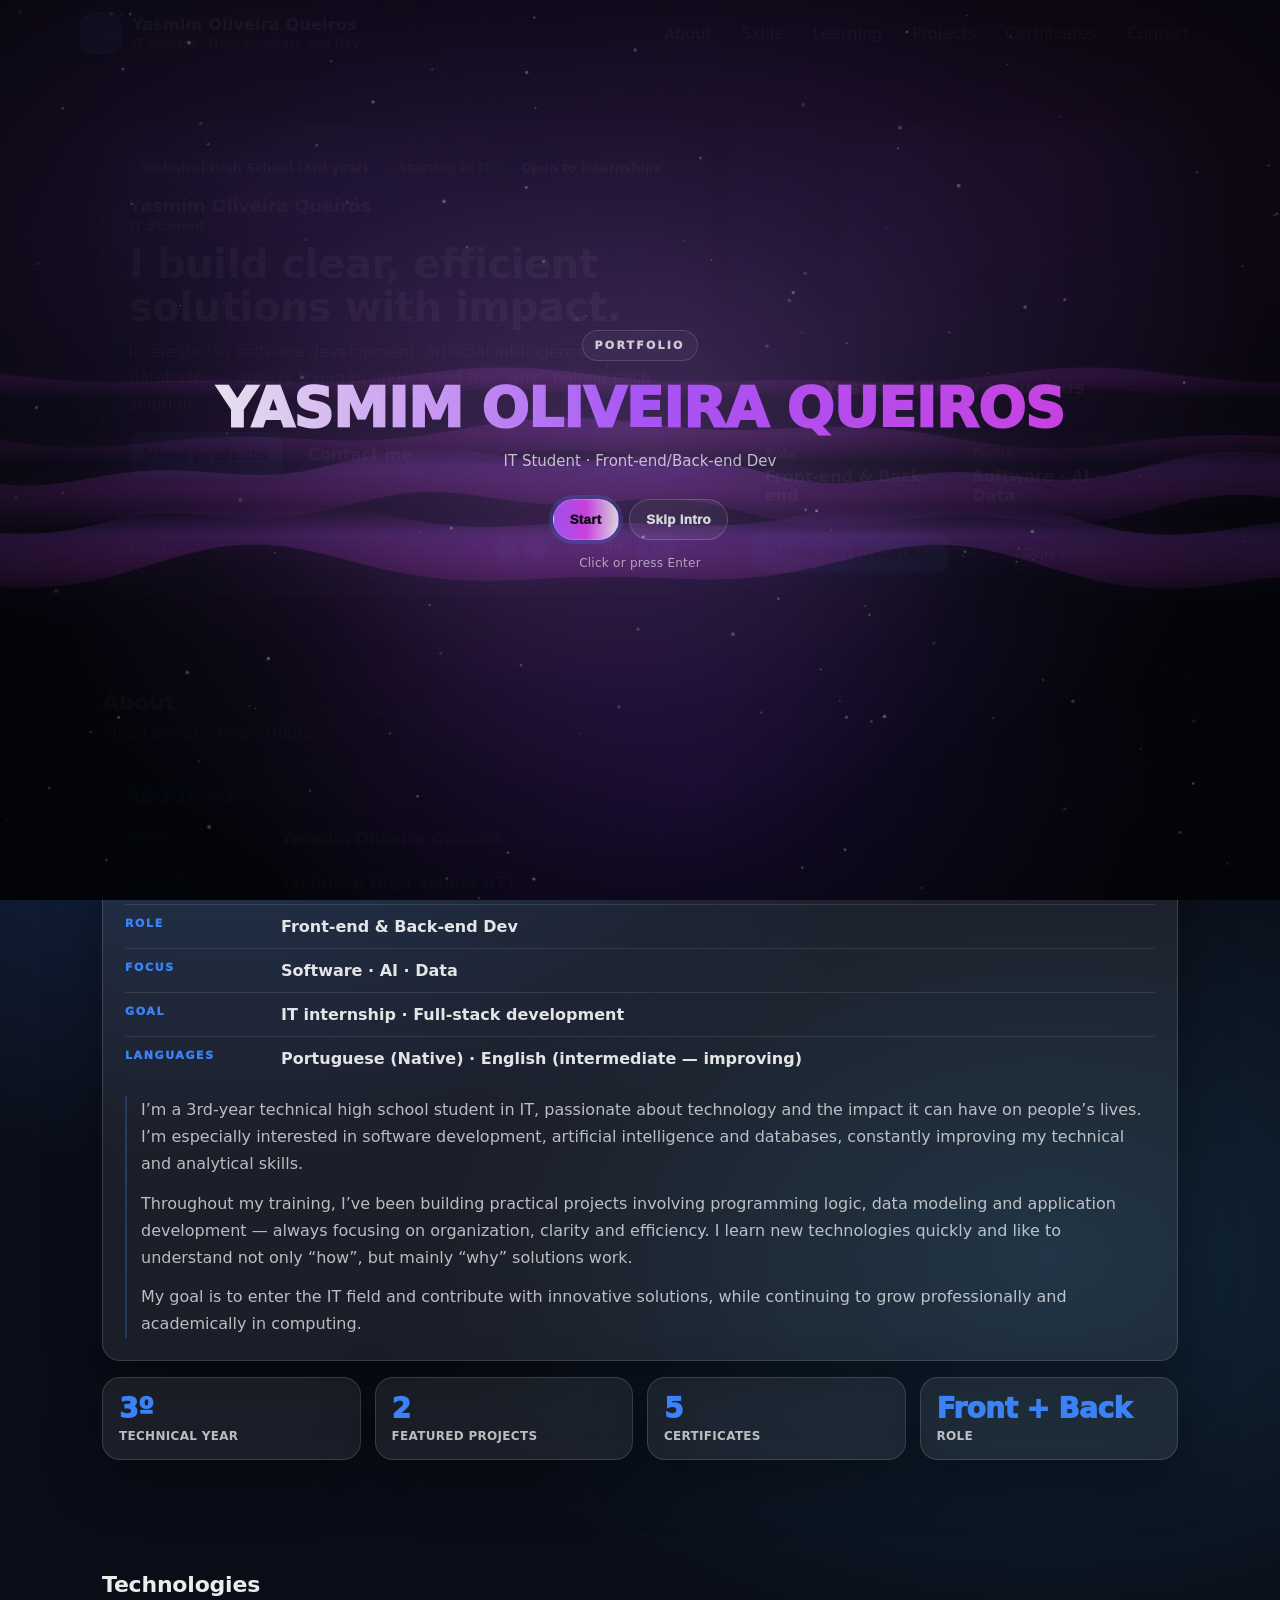
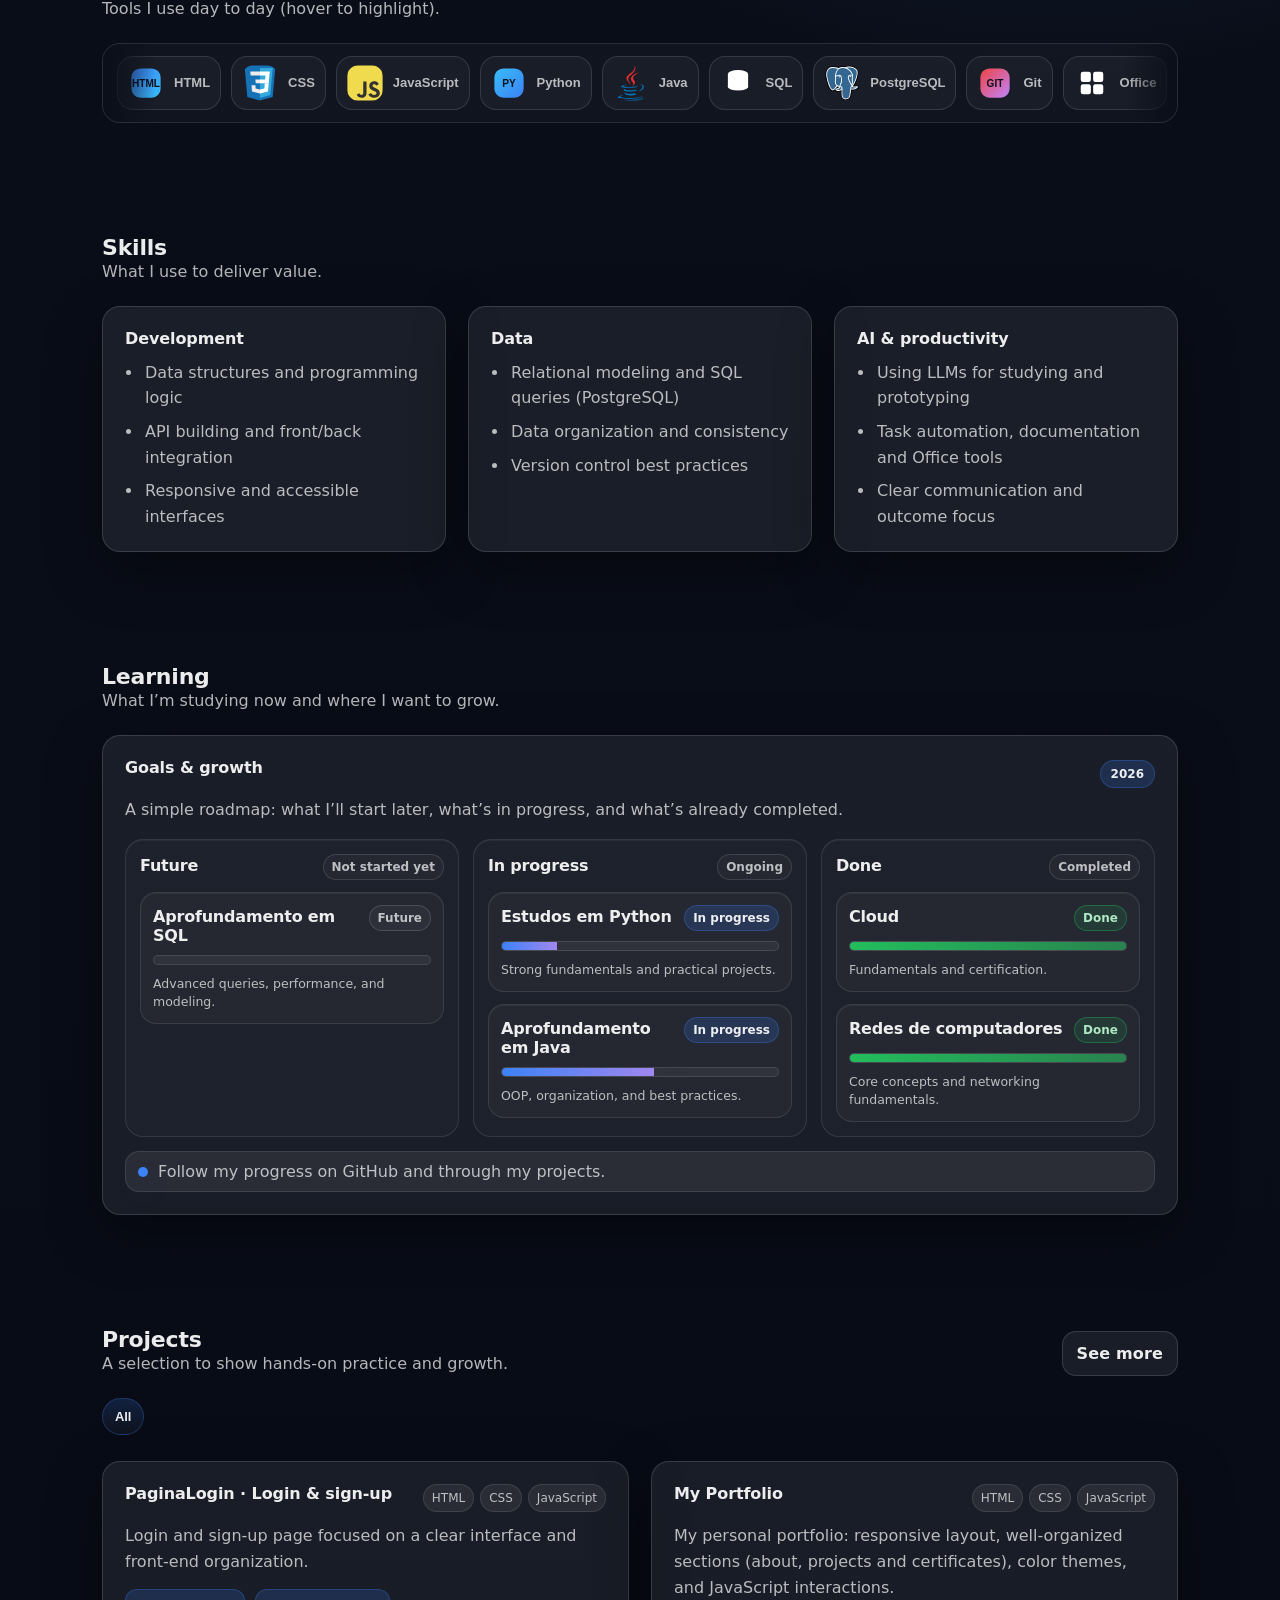
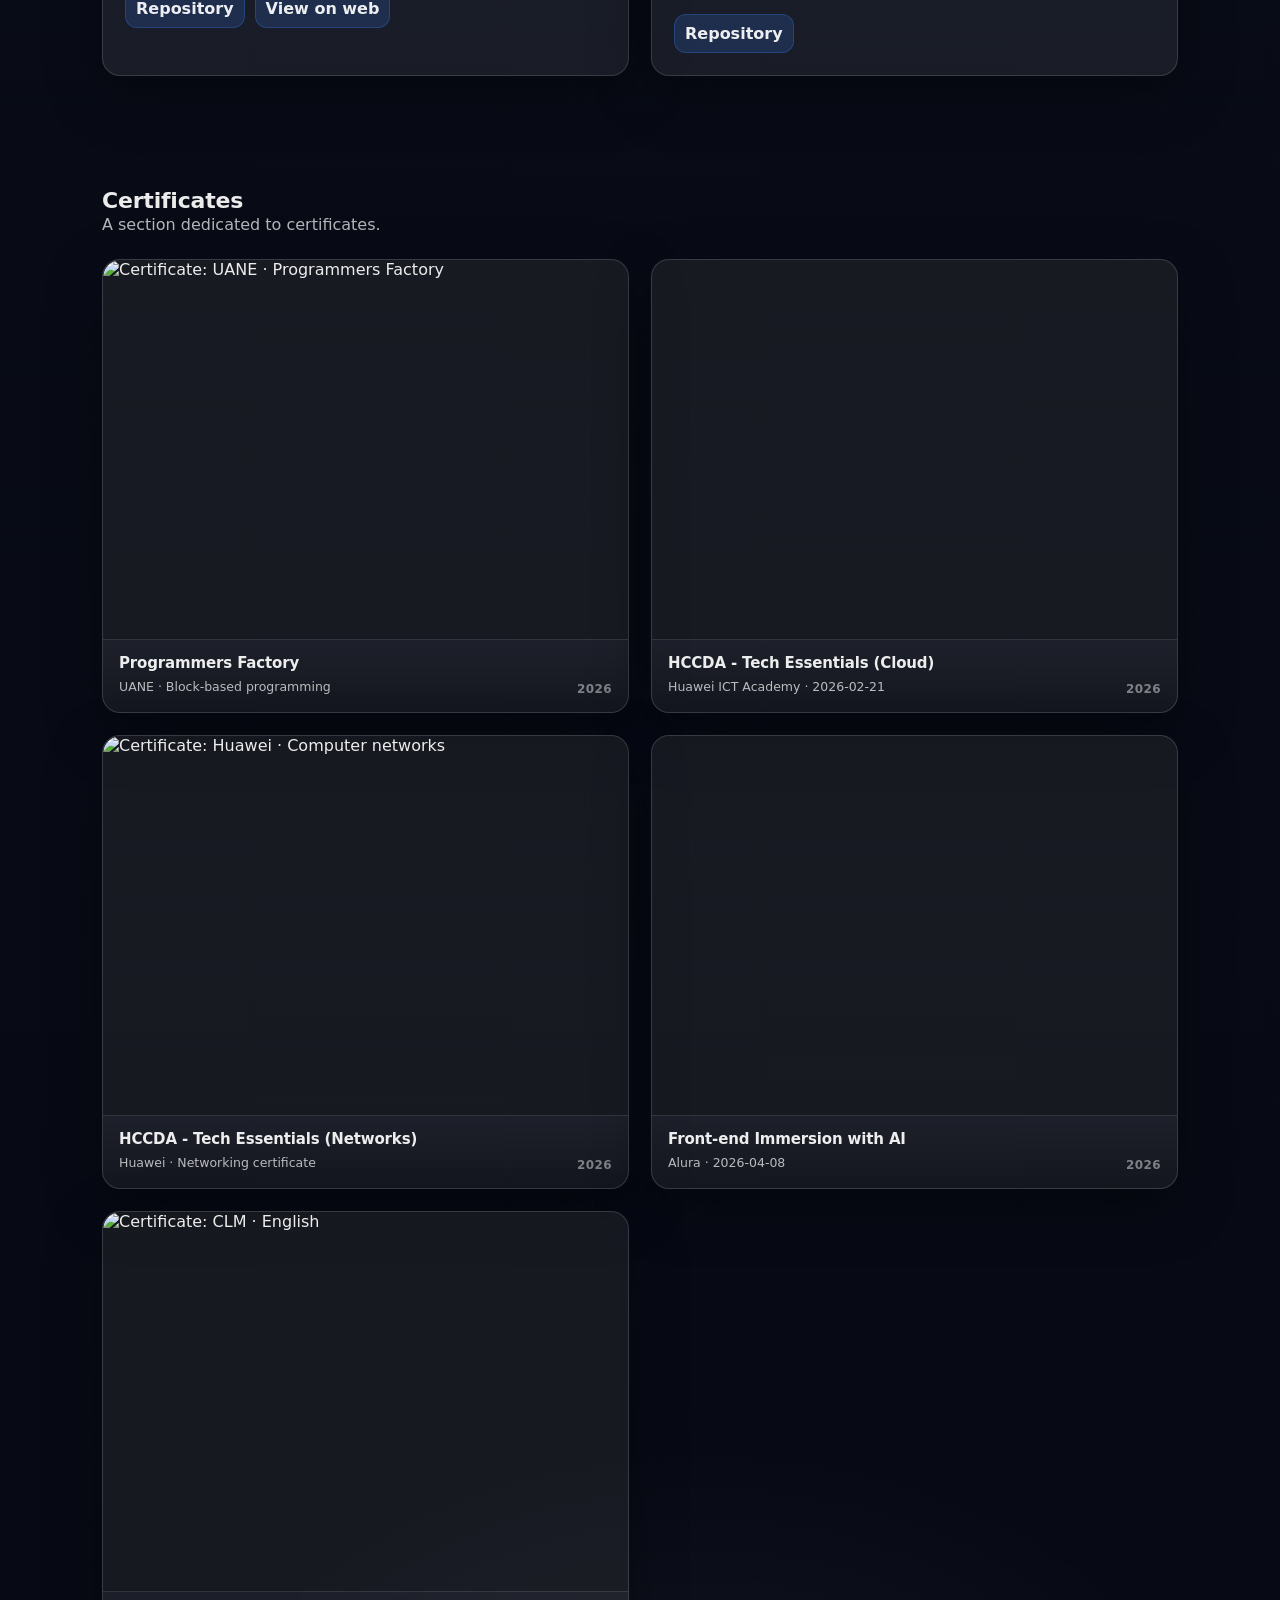
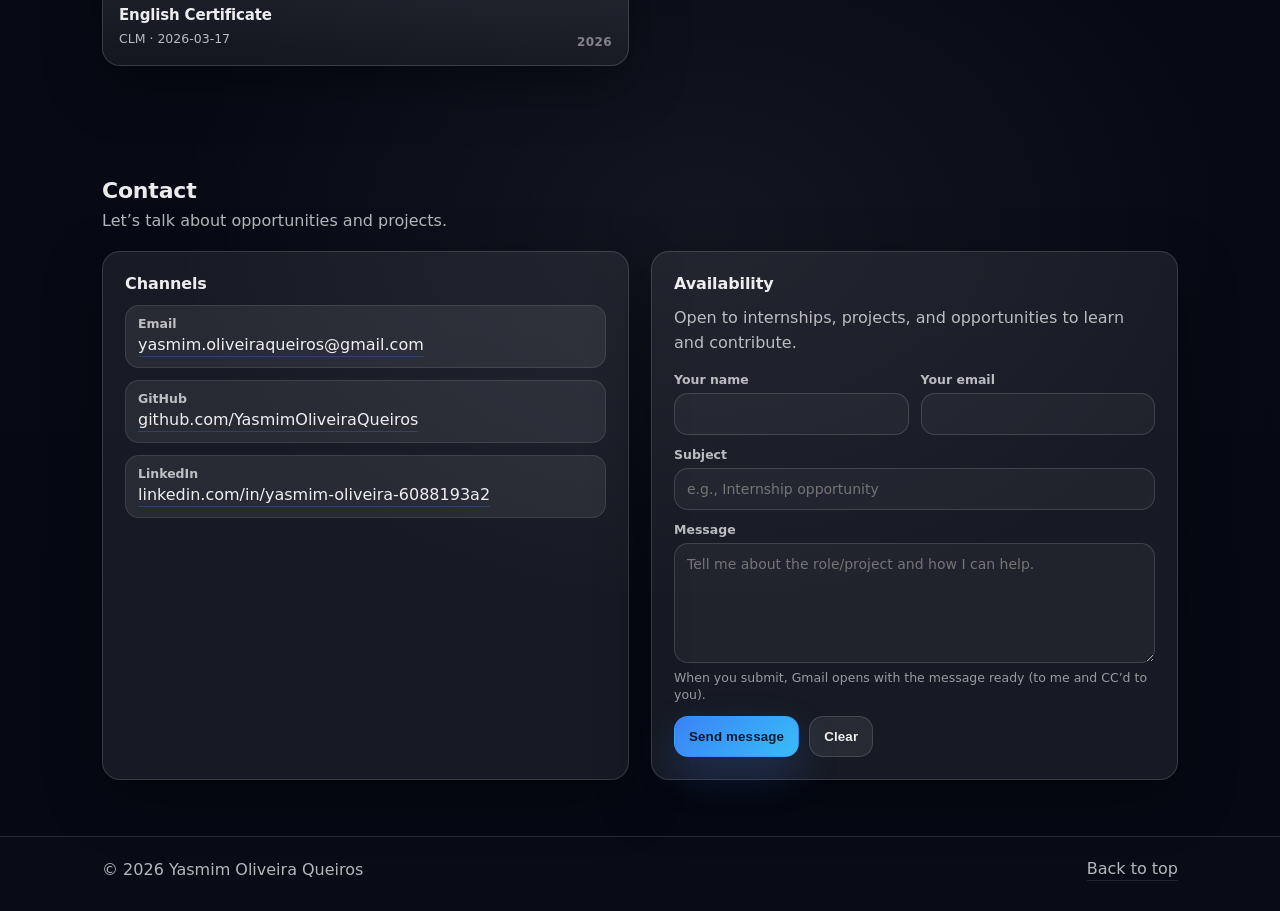
==== commit ca53b46d: "atualização da hero" ====
--- a/index.html
+++ b/index.html
@@ -83,6 +83,12 @@
               <span class="pill" data-i18n="hero.pill1">Ensino Médio Técnico (3º ano)</span>
               <span class="pill pill--soft" data-i18n="hero.pill2">Iniciando carreira em TI</span>
               <a class="pill pill--link" href="#contato" data-i18n="hero.pill3">Disponível para estágio</a>
+            </div>
+            <div class="hero__identity" aria-label="Identidade">
+              <div class="hero__name">Yasmim Oliveira Queiros</div>
+              <div class="hero__role">
+                <span data-i18n="idcard.role">TÃ©cnica em InformÃ¡tica</span>
+              </div>
             </div>
             <h1 class="hero__title">
               <span data-i18n="hero.title">Construo soluções claras, eficientes e com foco em impacto.</span>
--- a/styles.css
+++ b/styles.css
@@ -39,13 +39,13 @@
   --ring: 0 0 0 4px rgba(59, 130, 246, 0.22);
 }
 html[data-theme="lilas"] {
-  --accent: #c084fc;
-  --accent2: #e879f9;
-  --accent-soft: rgba(192, 132, 252, 0.18);
-  --accent-soft2: rgba(232, 121, 249, 0.14);
-  --accent-border: rgba(192, 132, 252, 0.28);
-  --accent-glow: rgba(192, 132, 252, 0.22);
-  --ring: 0 0 0 4px rgba(192, 132, 252, 0.22);
+  --accent: #8b5cf6;
+  --accent2: #d946ef;
+  --accent-soft: rgba(139, 92, 246, 0.22);
+  --accent-soft2: rgba(217, 70, 239, 0.16);
+  --accent-border: rgba(217, 70, 239, 0.30);
+  --accent-glow: rgba(217, 70, 239, 0.22);
+  --ring: 0 0 0 4px rgba(217, 70, 239, 0.22);
 }
 html[data-theme="preto"] {
   --bg0: #05070f;
@@ -64,16 +64,6 @@
   --topbar-border: rgba(255, 255, 255, 0.08);
   --footer-bg: rgba(7, 10, 18, 0.70);
 }
-html[data-theme="vermelho"] {
-  --accent: #ef4444;
-  --accent2: #fb7185;
-  --accent-soft: rgba(239, 68, 68, 0.16);
-  --accent-soft2: rgba(251, 113, 133, 0.14);
-  --accent-border: rgba(239, 68, 68, 0.26);
-  --accent-glow: rgba(239, 68, 68, 0.20);
-  --ring: 0 0 0 4px rgba(239, 68, 68, 0.20);
-}
-
 * {
   box-sizing: border-box;
 }
@@ -123,7 +113,7 @@
 .bootgate {
   --boot-a: #a855f7;
   --boot-b: #6d28d9;
-  --boot-c: #22d3ee;
+  --boot-c: #d946ef;
 
   position: fixed;
   inset: 0;
@@ -136,7 +126,7 @@
   cursor: pointer;
 
   background: radial-gradient(1200px 720px at 20% 22%, rgba(168, 85, 247, 0.22), transparent 62%),
-    radial-gradient(900px 640px at 84% 18%, rgba(34, 211, 238, 0.12), transparent 62%),
+    radial-gradient(900px 640px at 84% 18%, rgba(217, 70, 239, 0.12), transparent 62%),
     radial-gradient(760px 560px at 55% 88%, rgba(109, 40, 217, 0.20), transparent 60%),
     linear-gradient(180deg, rgba(7, 8, 18, 0.92), rgba(5, 7, 15, 0.98));
 
@@ -167,7 +157,7 @@
   inset: 0;
   background: radial-gradient(closest-side at 50% 48%, rgba(255, 255, 255, 0.06), transparent 66%),
     radial-gradient(900px 700px at 55% 42%, rgba(168, 85, 247, 0.14), transparent 62%),
-    radial-gradient(760px 620px at 40% 62%, rgba(34, 211, 238, 0.08), transparent 60%),
+    radial-gradient(760px 620px at 40% 62%, rgba(217, 70, 239, 0.10), transparent 60%),
     radial-gradient(900px 720px at 50% 54%, rgba(0, 0, 0, 0.00), rgba(0, 0, 0, 0.58));
   animation: bootBreath 6.2s ease-in-out infinite;
   pointer-events: none;
@@ -228,7 +218,7 @@
   text-transform: uppercase;
 
   color: transparent;
-  background: linear-gradient(90deg, rgba(255, 255, 255, 0.92), rgba(168, 85, 247, 0.98), rgba(34, 211, 238, 0.90));
+  background: linear-gradient(90deg, rgba(255, 255, 255, 0.92), rgba(168, 85, 247, 0.98), rgba(217, 70, 239, 0.92));
   -webkit-background-clip: text;
   background-clip: text;
 
@@ -286,7 +276,7 @@
 
 .bootgate__enter {
   color: rgba(10, 12, 20, 0.96);
-  background: linear-gradient(90deg, rgba(168, 85, 247, 0.92), rgba(34, 211, 238, 0.86), rgba(255, 255, 255, 0.80));
+  background: linear-gradient(90deg, rgba(168, 85, 247, 0.92), rgba(217, 70, 239, 0.88), rgba(255, 255, 255, 0.80));
   box-shadow: 0 24px 90px rgba(168, 85, 247, 0.22);
 }
 
@@ -480,7 +470,7 @@
 
 .hero__grid {
   display: grid;
-  grid-template-columns: 1.35fr 0.65fr;
+  grid-template-columns: 1.15fr 0.85fr;
   gap: 24px;
   align-items: stretch;
 }
@@ -551,6 +541,22 @@
   font-size: clamp(26px, 3.4vw, 40px);
   line-height: 1.08;
   letter-spacing: -0.4px;
+}
+.hero__identity {
+  margin: 0 0 10px;
+  display: grid;
+  gap: 2px;
+}
+.hero__name {
+  font-weight: 900;
+  letter-spacing: -0.25px;
+  font-size: 18px;
+  color: var(--text);
+}
+.hero__role {
+  color: var(--muted);
+  font-size: 13px;
+  font-weight: 700;
 }
 .hero__lead {
   margin: 0 0 16px;
@@ -700,18 +706,14 @@
   background: linear-gradient(135deg, #3b82f6, #38bdf8);
 }
 .swatch[data-theme="lilas"] {
-  background: linear-gradient(135deg, #c084fc, #e879f9);
+  background: linear-gradient(135deg, #8b5cf6, #d946ef);
 }
 .swatch[data-theme="preto"] {
   background: linear-gradient(135deg, #0b0f1a, #111827);
 }
-.swatch[data-theme="vermelho"] {
-  background: linear-gradient(135deg, #ef4444, #fb7185);
-}
 html[data-theme="azul"] .swatch[data-theme="azul"],
 html[data-theme="lilas"] .swatch[data-theme="lilas"],
-html[data-theme="preto"] .swatch[data-theme="preto"],
-html[data-theme="vermelho"] .swatch[data-theme="vermelho"] {
+html[data-theme="preto"] .swatch[data-theme="preto"] {
   box-shadow: 0 0 0 3px var(--accent-glow);
   border-color: var(--accent-border);
 }
@@ -719,15 +721,31 @@
 .hero__card {
   border-radius: var(--radius);
   border: 1px solid var(--stroke);
-  background: var(--card);
+  background: linear-gradient(180deg, rgba(255, 255, 255, 0.05), rgba(0, 0, 0, 0.22));
   box-shadow: var(--shadow2);
-  padding: 18px;
+  padding: 20px;
   position: sticky;
   top: 78px;
+  overflow: hidden;
   height: 100%;
   align-self: stretch;
   display: flex;
   flex-direction: column;
+}
+.hero__card::before {
+  content: "";
+  position: absolute;
+  inset: -2px;
+  background:
+    radial-gradient(520px 320px at 22% 12%, var(--accent-soft), transparent 66%),
+    radial-gradient(560px 340px at 78% 18%, var(--accent-soft2), transparent 68%);
+  opacity: 0.95;
+  pointer-events: none;
+  filter: blur(2px);
+}
+.hero__card > * {
+  position: relative;
+  z-index: 1;
 }
 
 .idcard {
@@ -761,17 +779,20 @@
 }
 
 .hero__card .avatar {
-  width: 112px;
-  height: 112px;
-  border-radius: 22px;
-  box-shadow: 0 34px 90px var(--accent-glow), 0 22px 70px rgba(0, 0, 0, 0.45);
+  width: 220px;
+  height: 220px;
+  border-radius: 30px;
+  box-shadow: 0 44px 120px var(--accent-glow), 0 26px 80px rgba(0, 0, 0, 0.55);
+  margin-inline: auto;
 }
 .hero__card .idcard {
-  gap: 14px;
+  flex-direction: column;
+  text-align: center;
+  gap: 12px;
   margin-bottom: 18px;
 }
 .hero__card .idcard__name {
-  font-size: 18px;
+  font-size: 19px;
 }
 .avatar__img {
   position: absolute;
@@ -780,6 +801,7 @@
   height: 100%;
   object-fit: cover;
   z-index: 1;
+  filter: brightness(1.06) contrast(1.04) saturate(1.03);
 }
 .avatar__img[data-lightbox] {
   cursor: zoom-in;
@@ -1710,6 +1732,11 @@
     top: auto;
     height: auto;
   }
+  .hero__card .avatar {
+    width: 180px;
+    height: 180px;
+    border-radius: 28px;
+  }
   .hero__copy {
     height: auto;
   }
@@ -1816,8 +1843,9 @@
     height: 72px;
   }
   .hero__card .avatar {
-    width: 92px;
-    height: 92px;
+    width: 140px;
+    height: 140px;
+    border-radius: 26px;
   }
   .cert__thumbWrap {
     height: 220px;
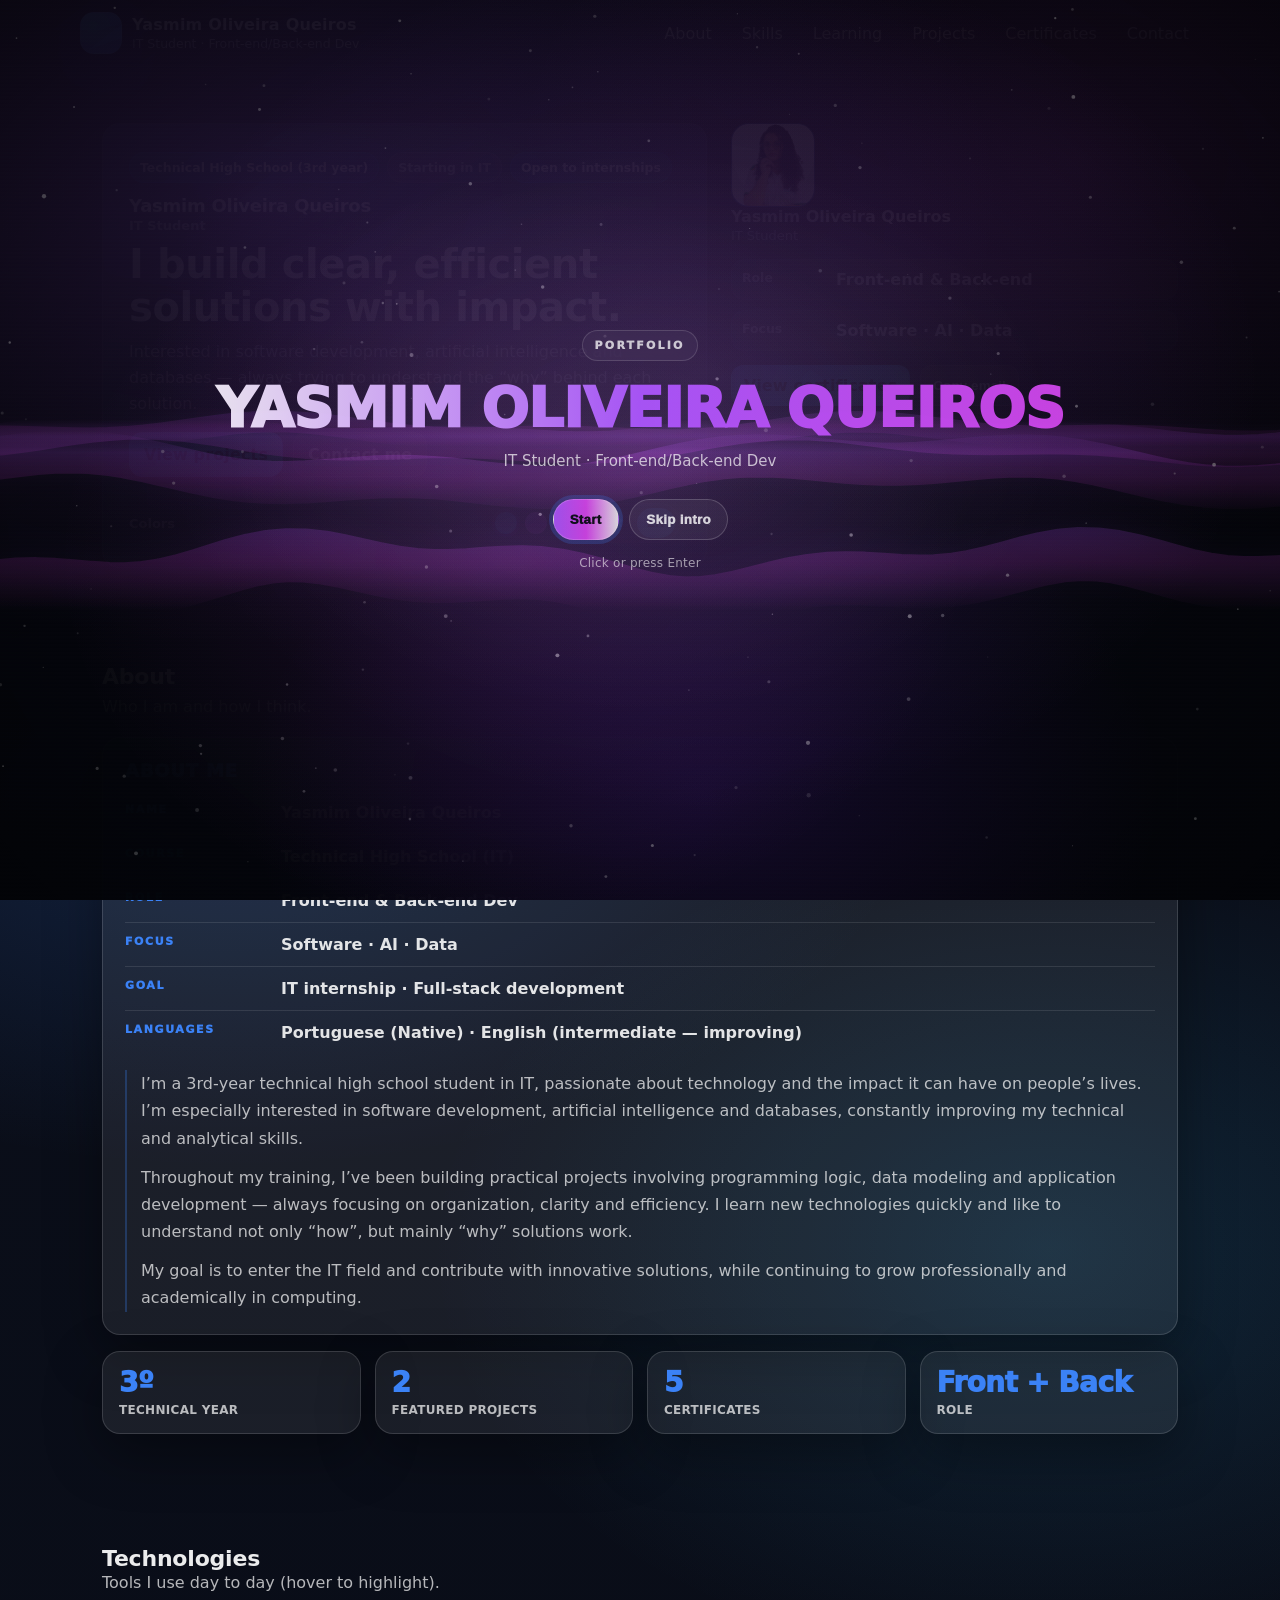
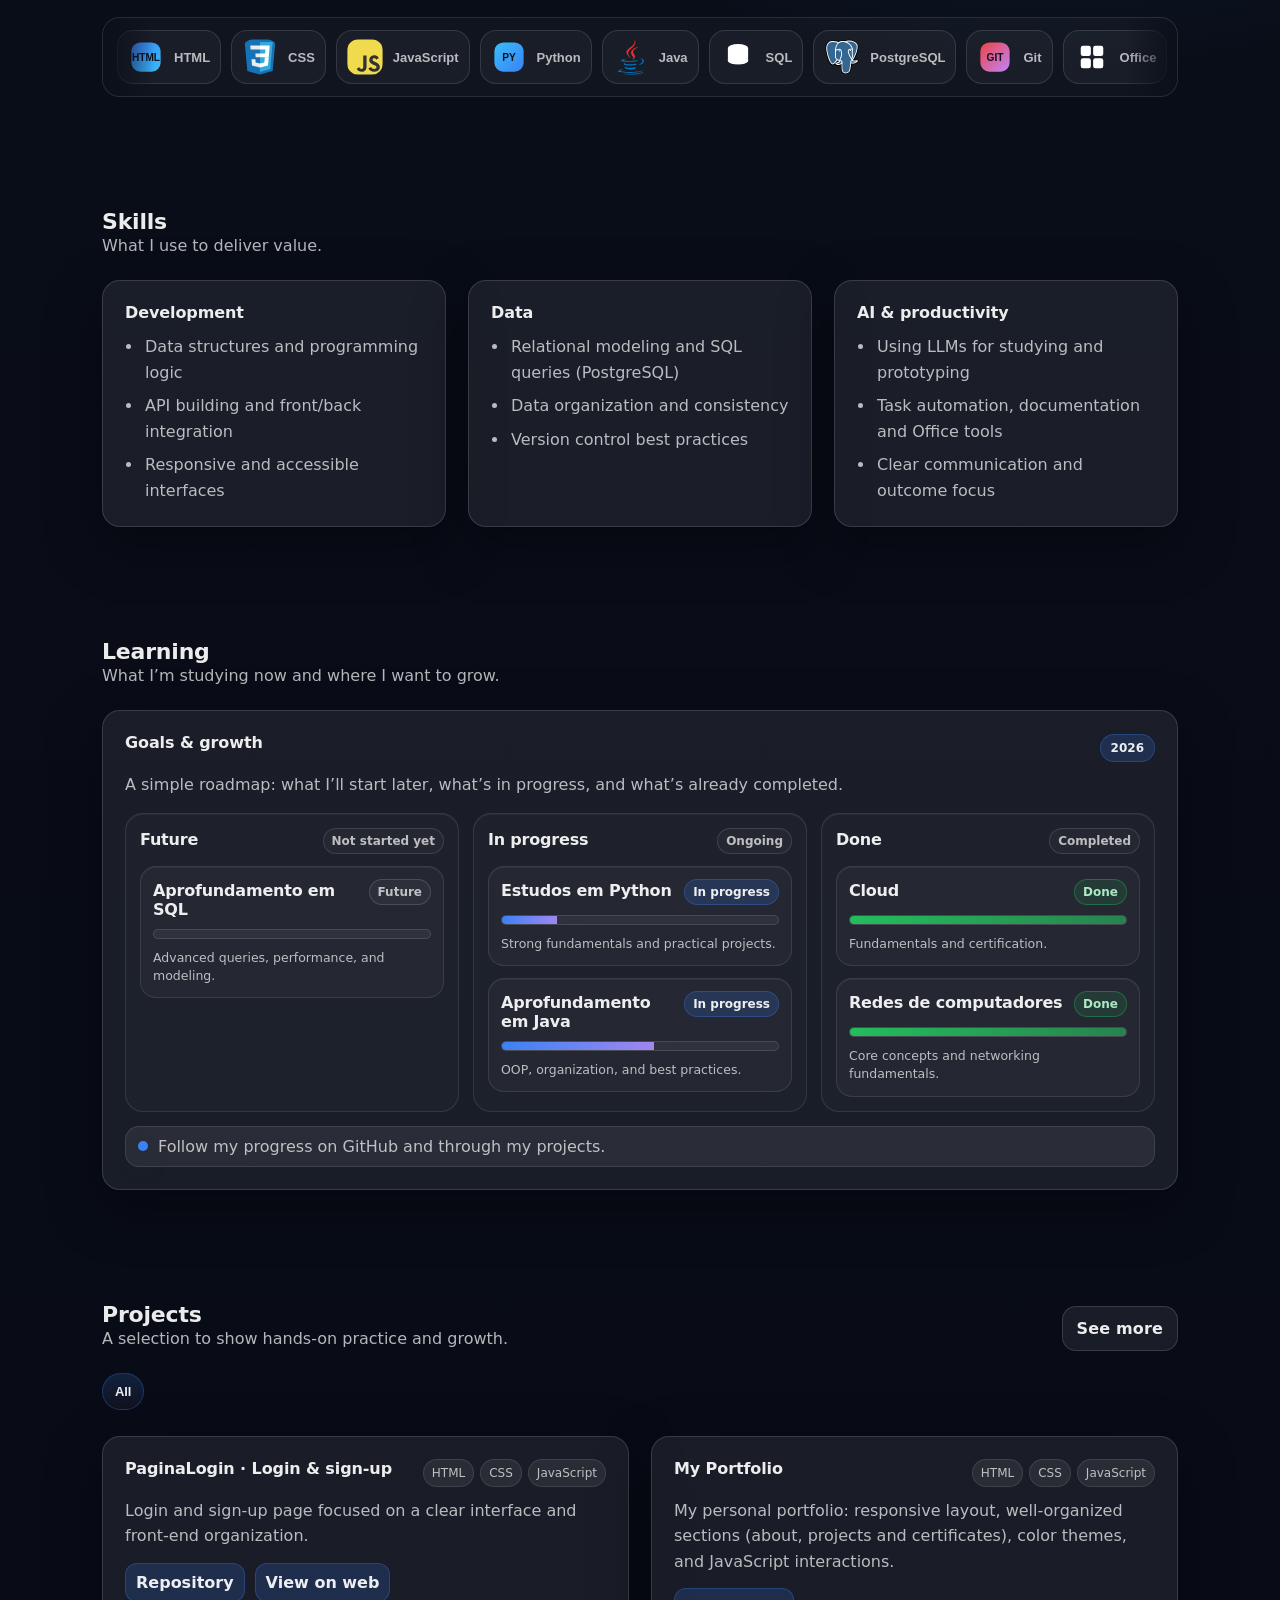
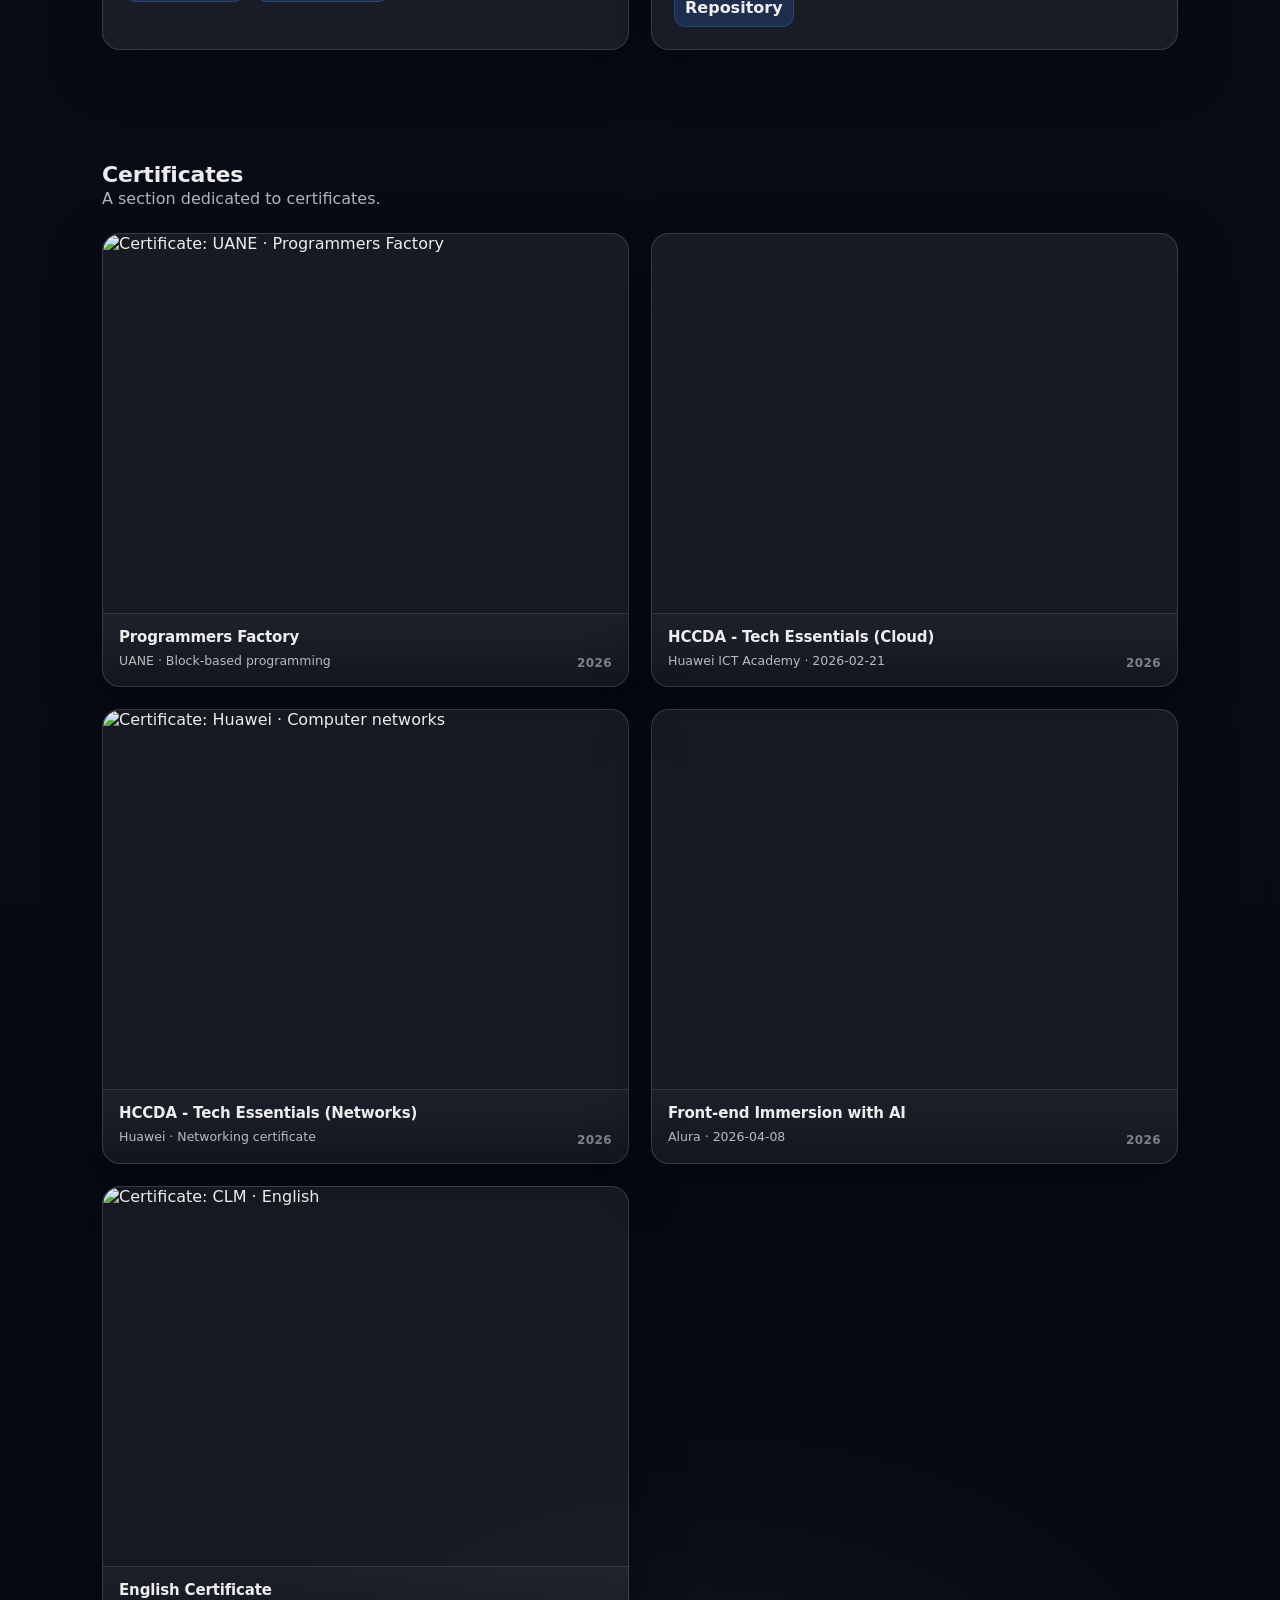
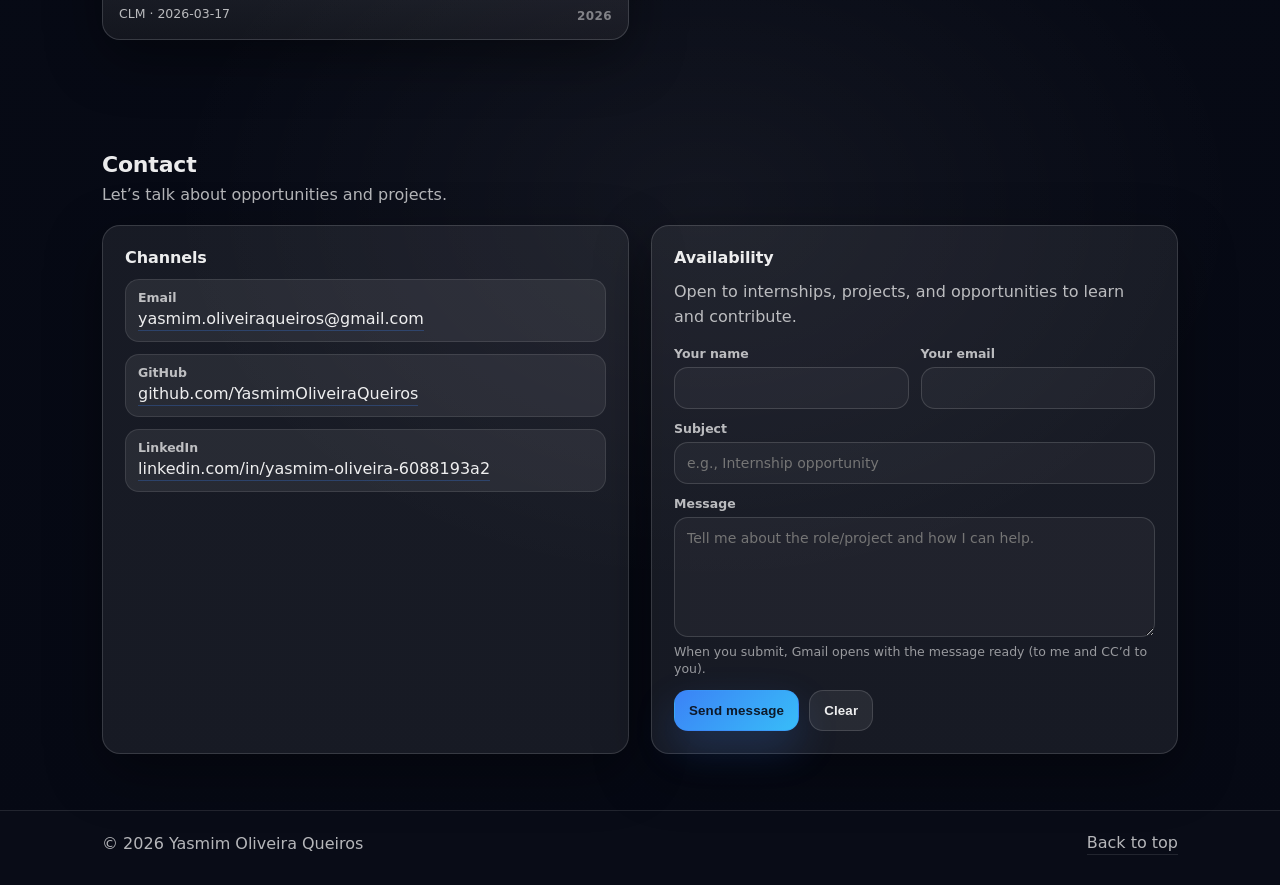
==== commit cb3cd9dc: "Update index.html" ====
--- a/index.html
+++ b/index.html
@@ -118,41 +118,47 @@
             </div>
           </div>
 
-          <aside class="hero__card" aria-label="Resumo rápido" data-i18n-aria="hero.card.aria">
-            <div class="idcard">
-              <div class="avatar" data-avatar>
-                <span class="avatar__ring"></span>
-                <img
-                  class="avatar__img"
-                  src="assets/foto-perfil.png"
-                  alt="Foto de Yasmim Oliveira Queiros"
-                  data-i18n-alt="profile.alt"
-                  loading="lazy"
-                  decoding="async"
-                  data-lightbox
-                  data-caption="Yasmim Oliveira Queiros"
-                />
-                <span class="avatar__initials" aria-hidden="true">YQ</span>
-              </div>
-              <div class="idcard__meta">
-                <div class="idcard__name">Yasmim Oliveira Queiros</div>
-                <div class="idcard__role" data-i18n="idcard.role">Técnica em Informática</div>
-              </div>
-            </div>
-
-            <dl class="facts" aria-label="Destaques" data-i18n-aria="hero.facts.aria">
-              <div class="facts__item">
-                <dt data-i18n="hero.card.role">Atuação</dt>
-                <dd data-i18n="hero.card.roleValue">Front-end e Back-end</dd>
-              </div>
-              <div class="facts__item">
-                <dt data-i18n="hero.card.focus">Foco</dt>
-                <dd data-i18n="hero.card.focusValue">Software · IA · Dados</dd>
-              </div>
-            </dl>
-
-            <div class="quick">
-              <a class="btn btn--small btn--primary" href="#certificados" data-i18n="hero.card.ctaCerts">Ver certificados</a>
+          <div class="hero__side">
+            <div class="hero__media" aria-label="Foto de perfil">
+              <div class="hero__photoFrame">
+                <div class="avatar avatar--hero" data-avatar>
+                  <span class="avatar__ring"></span>
+                  <img
+                    class="avatar__img"
+                    src="assets/foto-perfil.png"
+                    alt="Foto de Yasmim Oliveira Queiros"
+                    data-i18n-alt="profile.alt"
+                    loading="lazy"
+                    decoding="async"
+                    data-lightbox
+                    data-caption="Yasmim Oliveira Queiros"
+                  />
+                  <span class="avatar__initials" aria-hidden="true">YQ</span>
+                </div>
+              </div>
+            </div>
+
+            <aside class="hero__mini" aria-label="Resumo rápido" data-i18n-aria="hero.card.aria">
+              <div class="idcard idcard--mini">
+                <div class="idcard__meta">
+                  <div class="idcard__name">Yasmim Oliveira Queiros</div>
+                  <div class="idcard__role" data-i18n="idcard.role">Técnica em Informática</div>
+                </div>
+              </div>
+
+              <dl class="facts" aria-label="Destaques" data-i18n-aria="hero.facts.aria">
+                <div class="facts__item">
+                  <dt data-i18n="hero.card.role">Atuação</dt>
+                  <dd data-i18n="hero.card.roleValue">Front-end e Back-end</dd>
+                </div>
+                <div class="facts__item">
+                  <dt data-i18n="hero.card.focus">Foco</dt>
+                  <dd data-i18n="hero.card.focusValue">Software · IA · Dados</dd>
+                </div>
+              </dl>
+
+              <div class="quick">
+                <a class="btn btn--small btn--primary" href="#certificados" data-i18n="hero.card.ctaCerts">Ver certificados</a>
                 <button
                   class="btn btn--small btn--ghost"
                   type="button"
@@ -161,8 +167,9 @@
                 >
                   <span data-i18n="hero.card.copyEmail">Copiar e-mail</span>
                 </button>
-            </div>
-          </aside>
+              </div>
+            </aside>
+          </div>
         </div>
       </section>
 
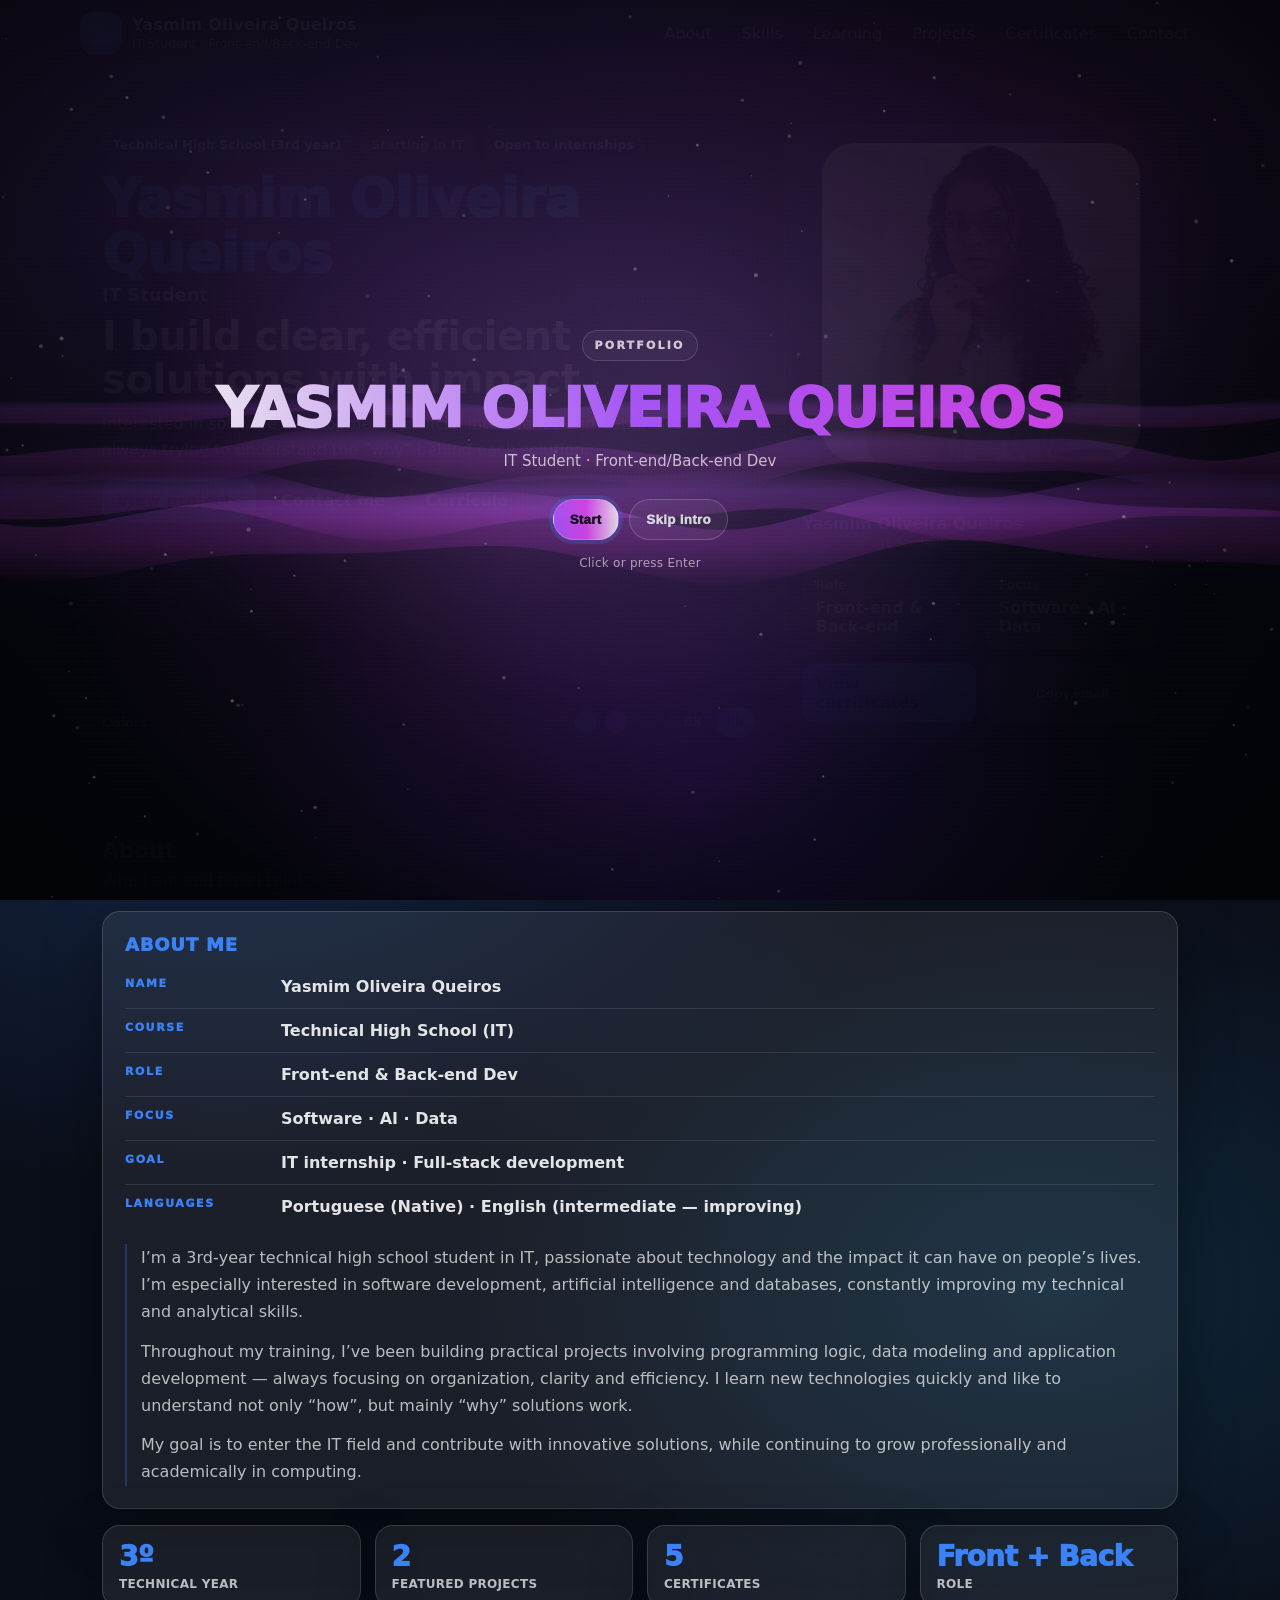
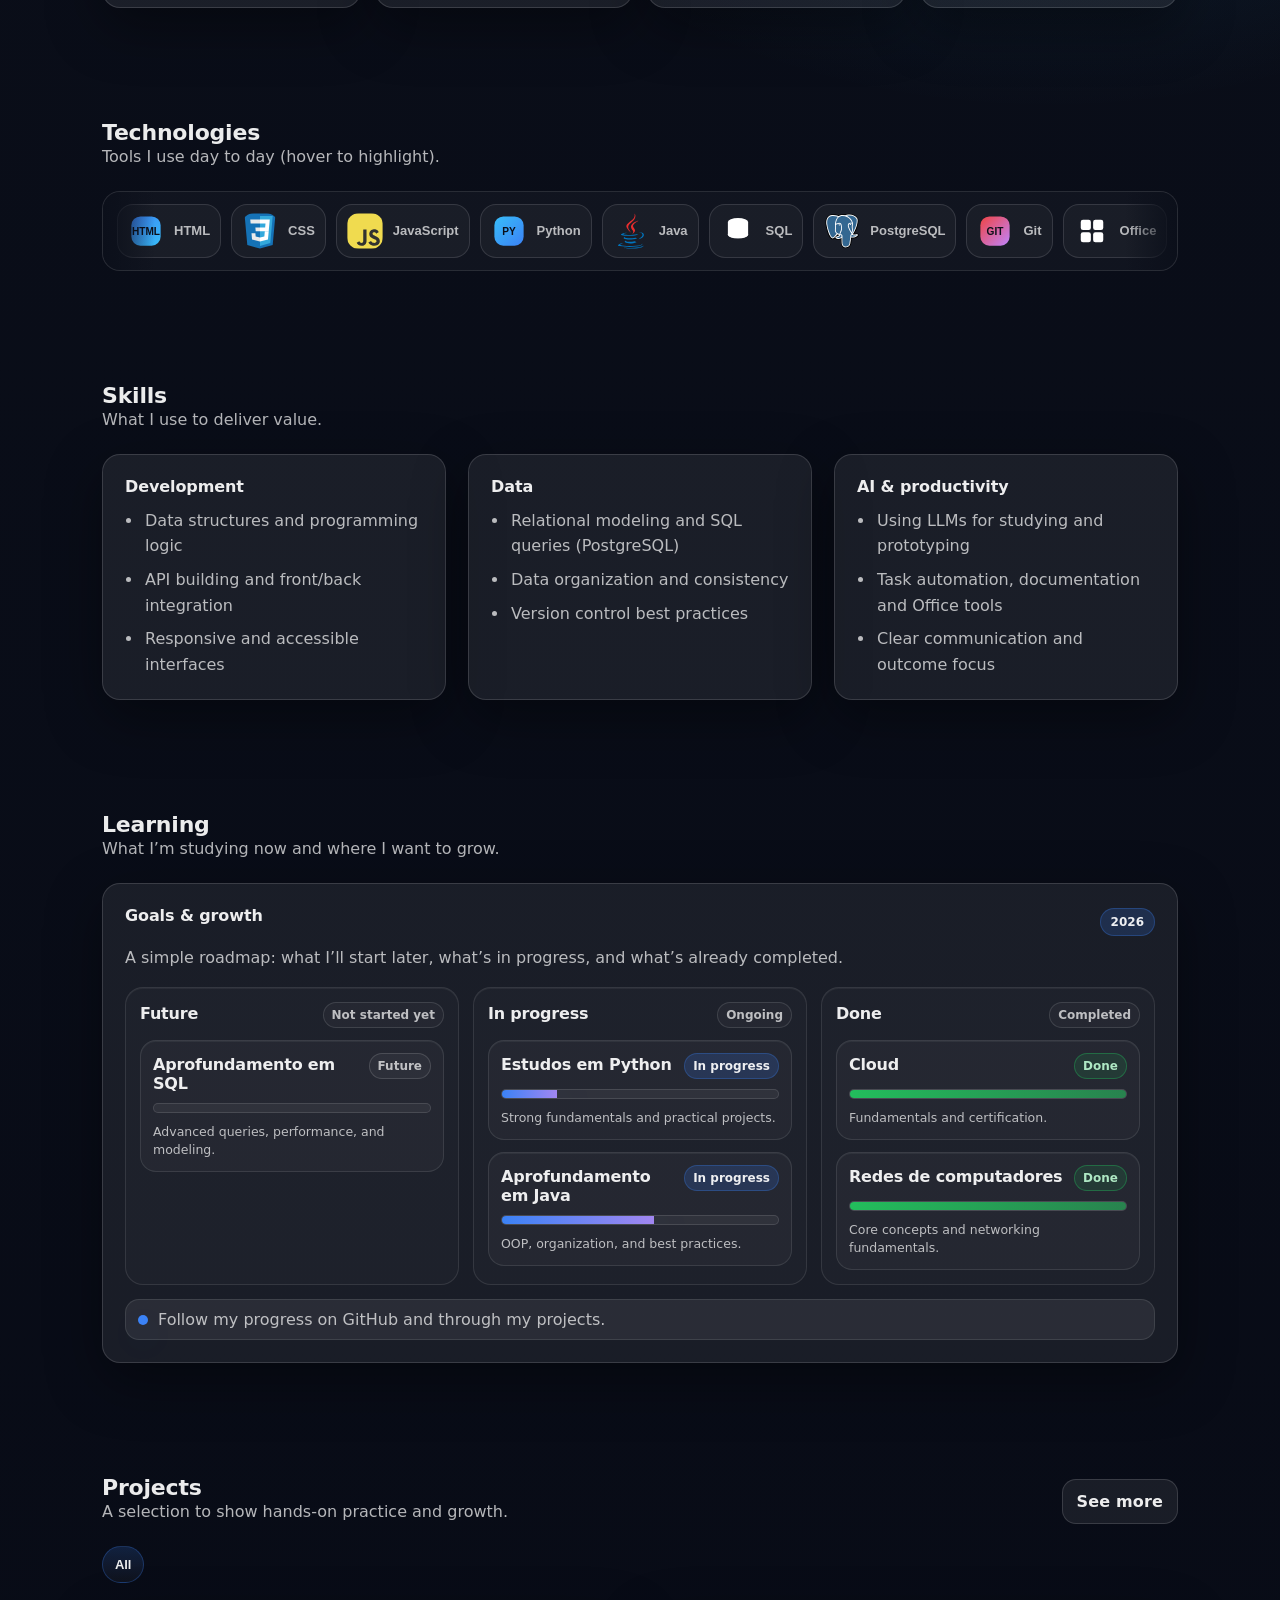
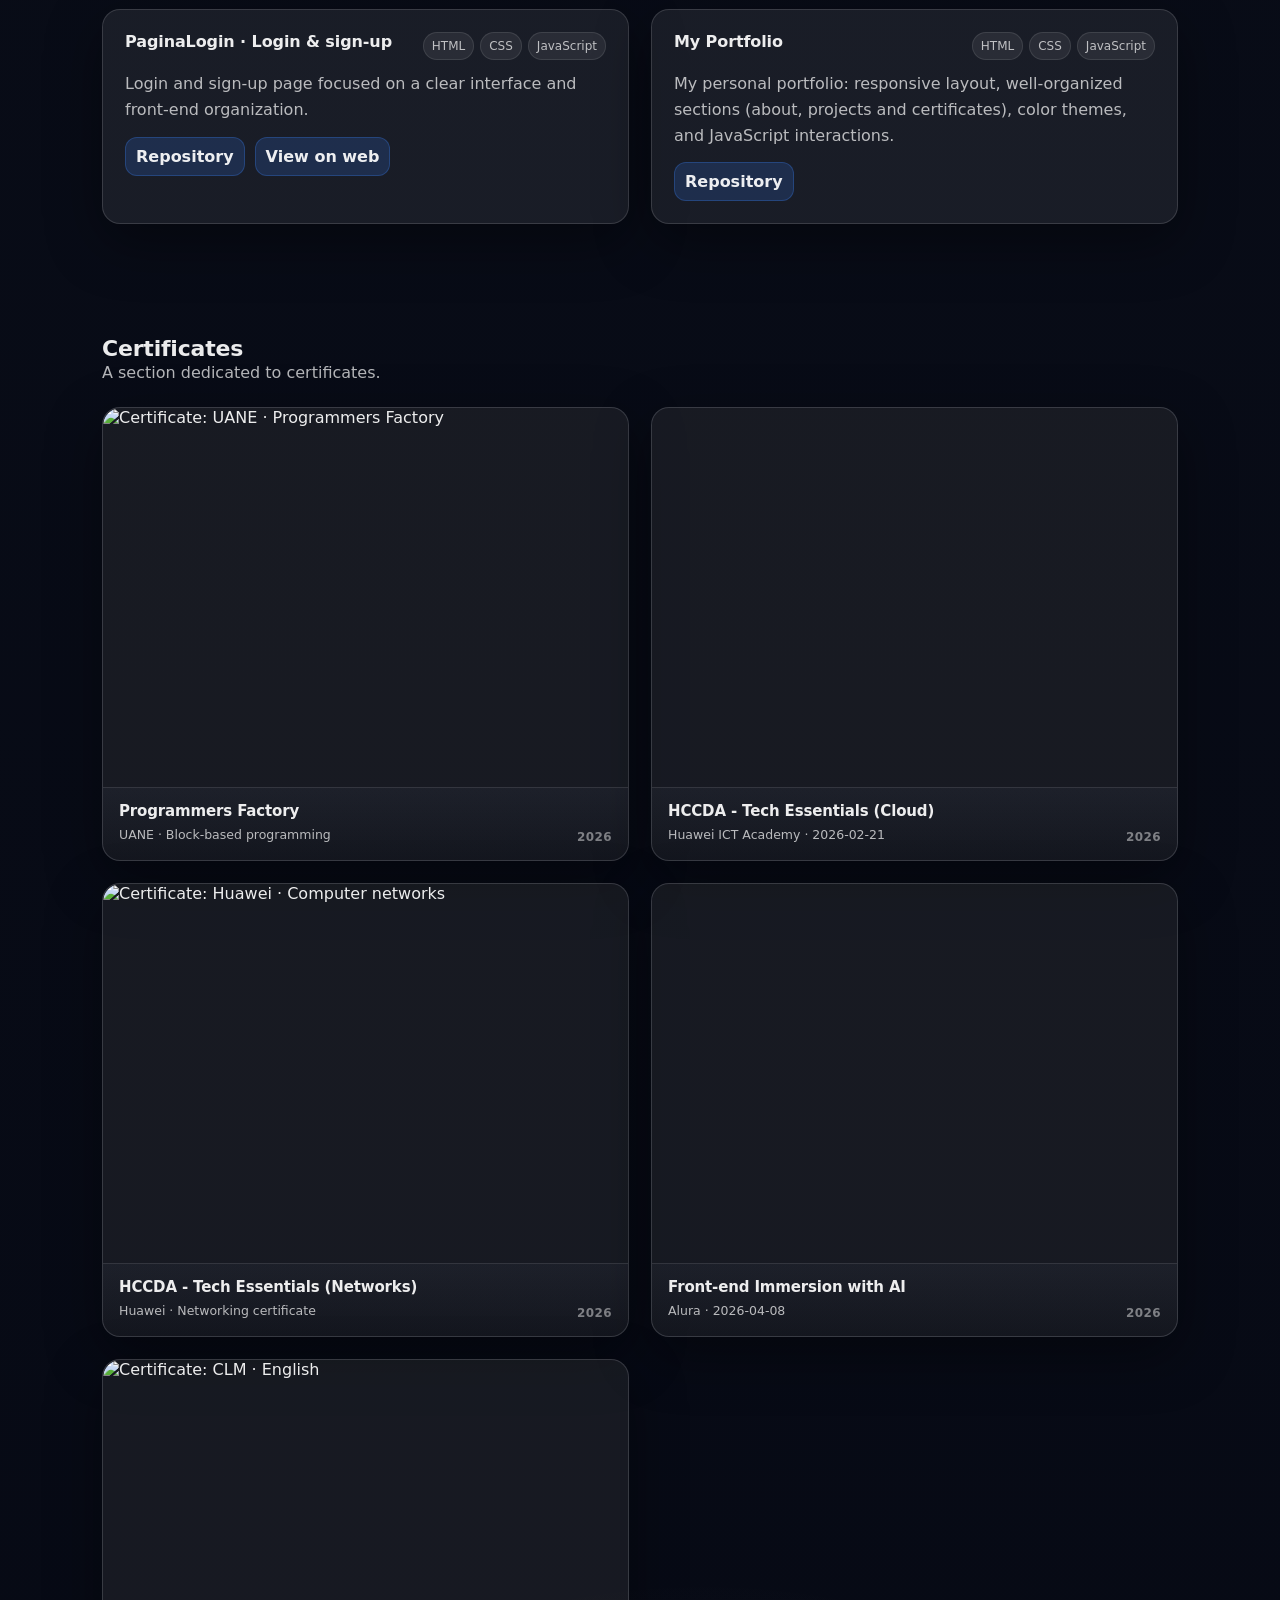
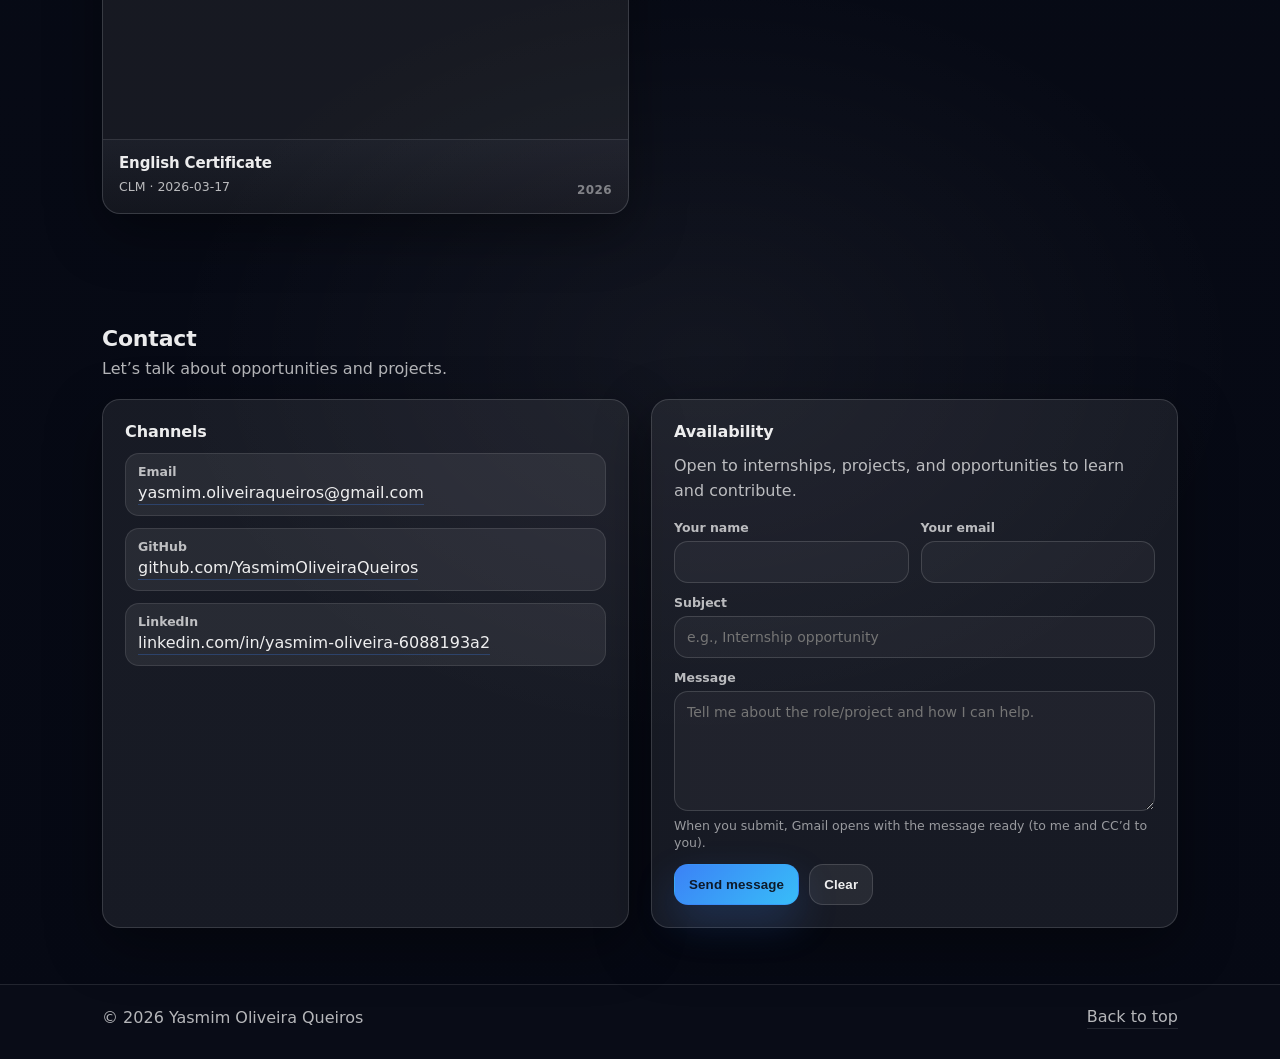
==== commit 4f12ff74: "botão currículo adicionado" ====
--- a/index.html
+++ b/index.html
@@ -100,6 +100,7 @@
             <div class="hero__cta">
               <a class="btn btn--primary" href="#projetos" data-i18n="hero.ctaProjects">Ver projetos</a>
               <a class="btn btn--ghost" href="#contato" data-i18n="hero.ctaContact">Falar comigo</a>
+              <a class="btn btn--ghost" href="curriculo.html" target="_blank" rel="noopener">Currículo</a>
             </div>
 
             <div class="theme" aria-label="Opções de cores e idioma" data-i18n-aria="theme.aria">
--- a/styles.css
+++ b/styles.css
@@ -470,37 +470,56 @@
 
 .hero__grid {
   display: grid;
-  grid-template-columns: 1.15fr 0.85fr;
+  grid-template-columns: 1.25fr 0.75fr;
   gap: 24px;
   align-items: stretch;
 }
 
 .hero__copy {
-  border-radius: var(--radius);
+  padding: 6px 0 0;
+  position: relative;
+  height: 100%;
+  display: flex;
+  flex-direction: column;
+}
+
+.hero__side {
+  display: grid;
+  gap: 14px;
+  align-content: start;
+}
+
+.hero__media {
+  border-radius: 28px;
   border: 1px solid var(--stroke);
-  background: linear-gradient(180deg, rgba(255, 255, 255, 0.09), rgba(255, 255, 255, 0.06));
-  box-shadow: var(--shadow);
-  padding: 28px 26px 24px;
+  background: linear-gradient(180deg, rgba(255, 255, 255, 0.06), rgba(0, 0, 0, 0.18));
+  box-shadow: var(--shadow2);
+  padding: 18px;
   position: relative;
   overflow: hidden;
-  height: 100%;
-  display: flex;
-  flex-direction: column;
-}
-
-.hero__copy::before {
+  display: grid;
+  place-items: center;
+  min-height: 340px;
+}
+.hero__media::before {
   content: "";
   position: absolute;
   inset: -2px;
-  background: radial-gradient(500px 260px at 18% 14%, var(--accent-soft), transparent 68%),
-    radial-gradient(520px 280px at 64% 24%, var(--accent-soft2), transparent 66%);
+  background:
+    radial-gradient(560px 360px at 18% 14%, var(--accent-soft), transparent 66%),
+    radial-gradient(620px 380px at 84% 20%, var(--accent-soft2), transparent 68%);
+  opacity: 0.95;
+  pointer-events: none;
   filter: blur(2px);
-  opacity: 0.9;
-  pointer-events: none;
-}
-.hero__copy > * {
+}
+.hero__media > * {
   position: relative;
   z-index: 1;
+}
+.hero__photoFrame {
+  width: min(420px, 100%);
+  display: grid;
+  place-items: center;
 }
 
 .kicker {
@@ -548,15 +567,20 @@
   gap: 2px;
 }
 .hero__name {
-  font-weight: 900;
-  letter-spacing: -0.25px;
+  font-weight: 950;
+  letter-spacing: -0.6px;
+  font-size: clamp(34px, 4.2vw, 56px);
+  line-height: 1.02;
+  background: linear-gradient(90deg, var(--accent), var(--accent2));
+  -webkit-background-clip: text;
+  background-clip: text;
+  color: transparent;
+}
+.hero__role {
+  color: var(--text);
   font-size: 18px;
-  color: var(--text);
-}
-.hero__role {
-  color: var(--muted);
-  font-size: 13px;
-  font-weight: 700;
+  font-weight: 860;
+  opacity: 0.9;
 }
 .hero__lead {
   margin: 0 0 16px;
@@ -718,34 +742,15 @@
   border-color: var(--accent-border);
 }
 
-.hero__card {
-  border-radius: var(--radius);
+.hero__mini {
+  border-radius: 22px;
   border: 1px solid var(--stroke);
-  background: linear-gradient(180deg, rgba(255, 255, 255, 0.05), rgba(0, 0, 0, 0.22));
+  background: var(--card);
   box-shadow: var(--shadow2);
-  padding: 20px;
-  position: sticky;
-  top: 78px;
+  padding: 18px;
   overflow: hidden;
-  height: 100%;
-  align-self: stretch;
   display: flex;
   flex-direction: column;
-}
-.hero__card::before {
-  content: "";
-  position: absolute;
-  inset: -2px;
-  background:
-    radial-gradient(520px 320px at 22% 12%, var(--accent-soft), transparent 66%),
-    radial-gradient(560px 340px at 78% 18%, var(--accent-soft2), transparent 68%);
-  opacity: 0.95;
-  pointer-events: none;
-  filter: blur(2px);
-}
-.hero__card > * {
-  position: relative;
-  z-index: 1;
 }
 
 .idcard {
@@ -778,21 +783,23 @@
   z-index: 0;
 }
 
-.hero__card .avatar {
-  width: 220px;
-  height: 220px;
-  border-radius: 30px;
-  box-shadow: 0 44px 120px var(--accent-glow), 0 26px 80px rgba(0, 0, 0, 0.55);
-  margin-inline: auto;
-}
-.hero__card .idcard {
-  flex-direction: column;
+.avatar--hero {
+  width: 320px;
+  height: 320px;
+  border-radius: 34px;
+  box-shadow: 0 50px 140px var(--accent-glow), 0 26px 90px rgba(0, 0, 0, 0.58);
+}
+.idcard--mini {
+  margin-bottom: 14px;
+}
+.idcard--mini .idcard__meta {
   text-align: center;
-  gap: 12px;
-  margin-bottom: 18px;
-}
-.hero__card .idcard__name {
-  font-size: 19px;
+}
+.idcard--mini .idcard__name {
+  font-size: 16px;
+}
+.idcard--mini .idcard__role {
+  font-size: 12.5px;
 }
 .avatar__img {
   position: absolute;
@@ -833,7 +840,7 @@
   display: grid;
   gap: 10px;
 }
-.hero__card .facts {
+.hero__mini .facts {
   grid-template-columns: repeat(2, minmax(0, 1fr));
 }
 .facts__item {
@@ -845,7 +852,7 @@
   border: 1px solid var(--topbar-border);
   background: var(--card);
 }
-.hero__card .facts__item {
+.hero__mini .facts__item {
   grid-template-columns: 1fr;
   gap: 6px;
   padding: 12px 12px;
@@ -865,13 +872,13 @@
   gap: 10px;
   flex-wrap: wrap;
 }
-.hero__card .quick {
+.hero__mini .quick {
   display: grid;
   grid-template-columns: repeat(2, minmax(0, 1fr));
   gap: 10px;
   margin-top: auto;
 }
-.hero__card .quick .btn {
+.hero__mini .quick .btn {
   width: 100%;
   justify-content: center;
 }
@@ -921,6 +928,23 @@
   background: var(--card);
   box-shadow: var(--shadow2);
   padding: 22px;
+}
+
+.docpage__actions {
+  display: flex;
+  gap: 10px;
+  flex-wrap: wrap;
+  justify-content: flex-end;
+}
+.docpage__card {
+  padding: 10px;
+}
+.docpage__frame {
+  width: 100%;
+  height: min(76vh, 900px);
+  border: 1px solid rgba(255, 255, 255, 0.10);
+  border-radius: 14px;
+  background: rgba(0, 0, 0, 0.25);
 }
 
 .certcard {
@@ -1727,15 +1751,13 @@
   .hero__grid {
     grid-template-columns: 1fr;
   }
-  .hero__card {
-    position: relative;
-    top: auto;
-    height: auto;
-  }
-  .hero__card .avatar {
-    width: 180px;
-    height: 180px;
-    border-radius: 28px;
+  .hero__media {
+    min-height: 300px;
+  }
+  .avatar--hero {
+    width: 260px;
+    height: 260px;
+    border-radius: 30px;
   }
   .hero__copy {
     height: auto;
@@ -1830,22 +1852,27 @@
     margin-top: 18px;
   }
   .hero__copy {
-    padding: 22px 18px 18px;
-  }
-  .hero__card .facts {
+    padding: 0;
+  }
+  .hero__media {
+    min-height: 260px;
+    padding: 14px;
+    border-radius: 24px;
+  }
+  .hero__mini .facts {
     grid-template-columns: 1fr;
   }
-  .hero__card .quick {
+  .hero__mini .quick {
     grid-template-columns: 1fr;
   }
   .avatar {
     width: 72px;
     height: 72px;
   }
-  .hero__card .avatar {
-    width: 140px;
-    height: 140px;
-    border-radius: 26px;
+  .avatar--hero {
+    width: 200px;
+    height: 200px;
+    border-radius: 28px;
   }
   .cert__thumbWrap {
     height: 220px;
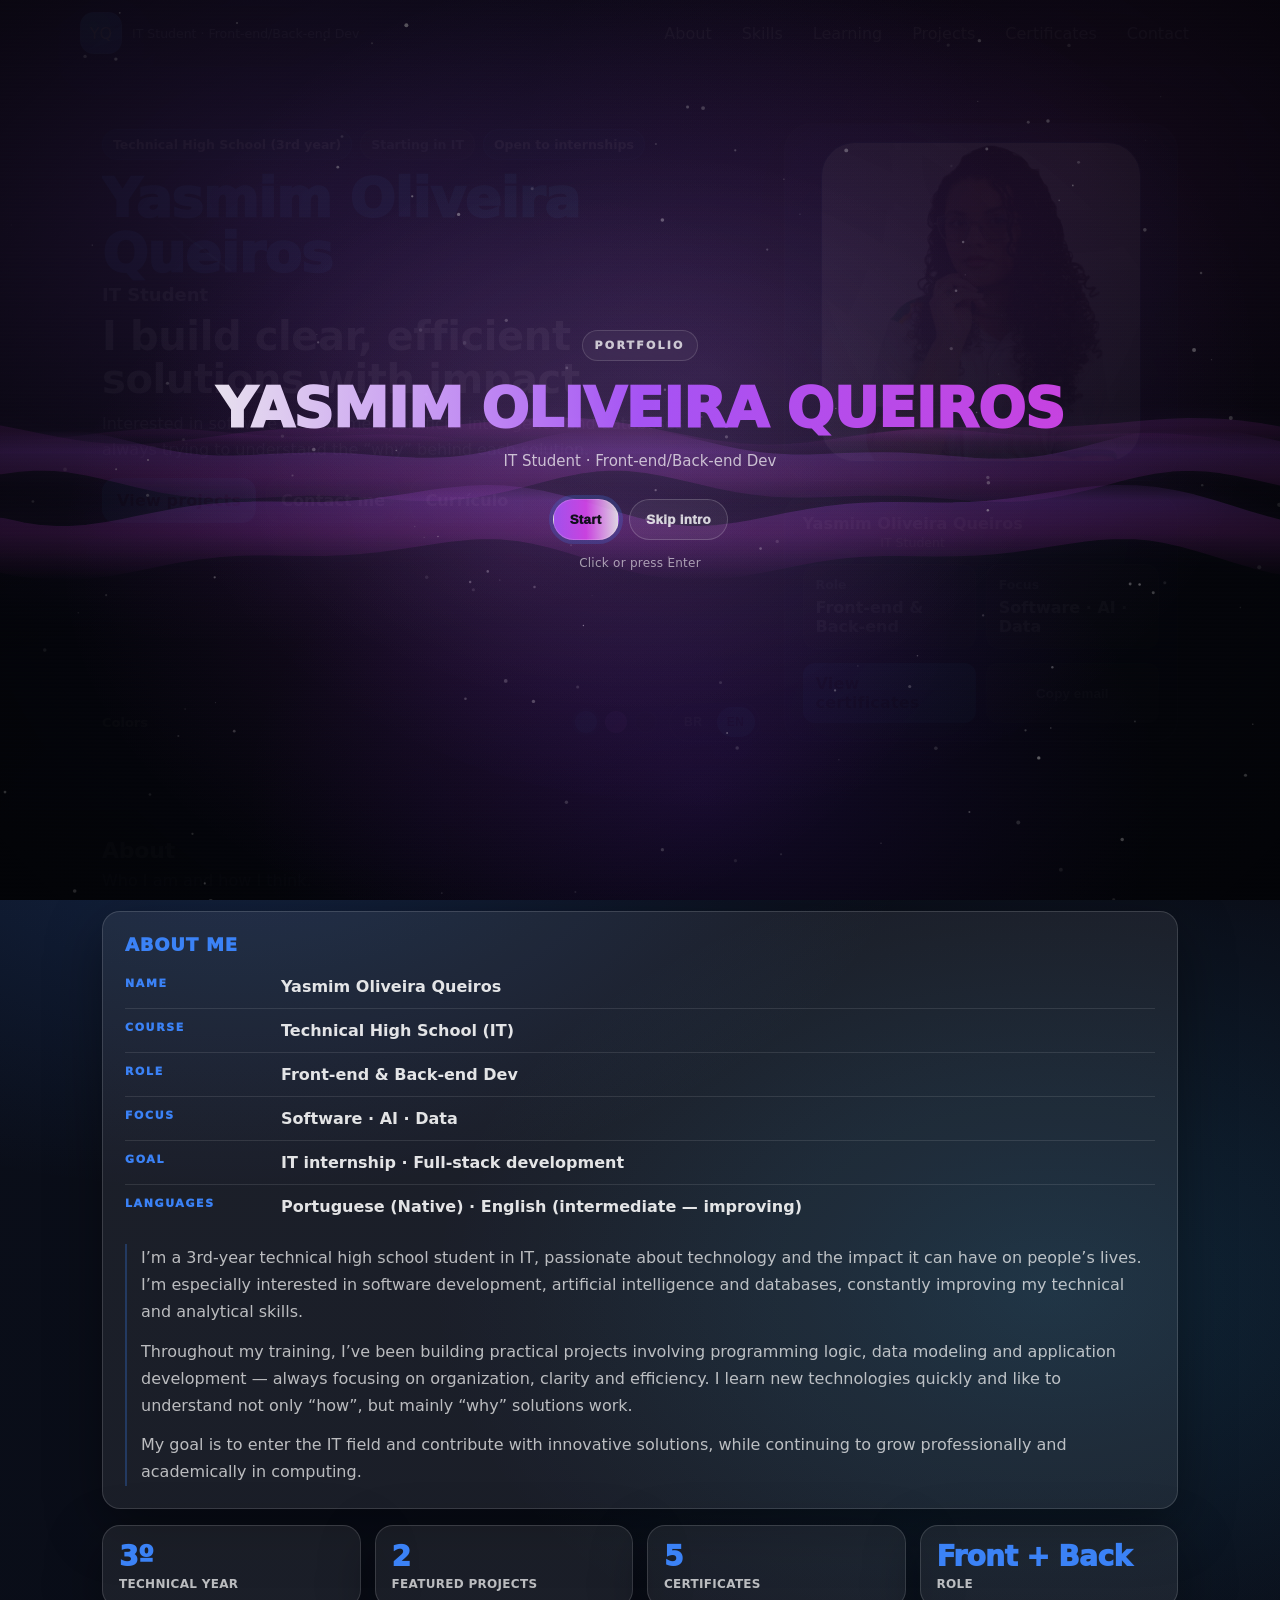
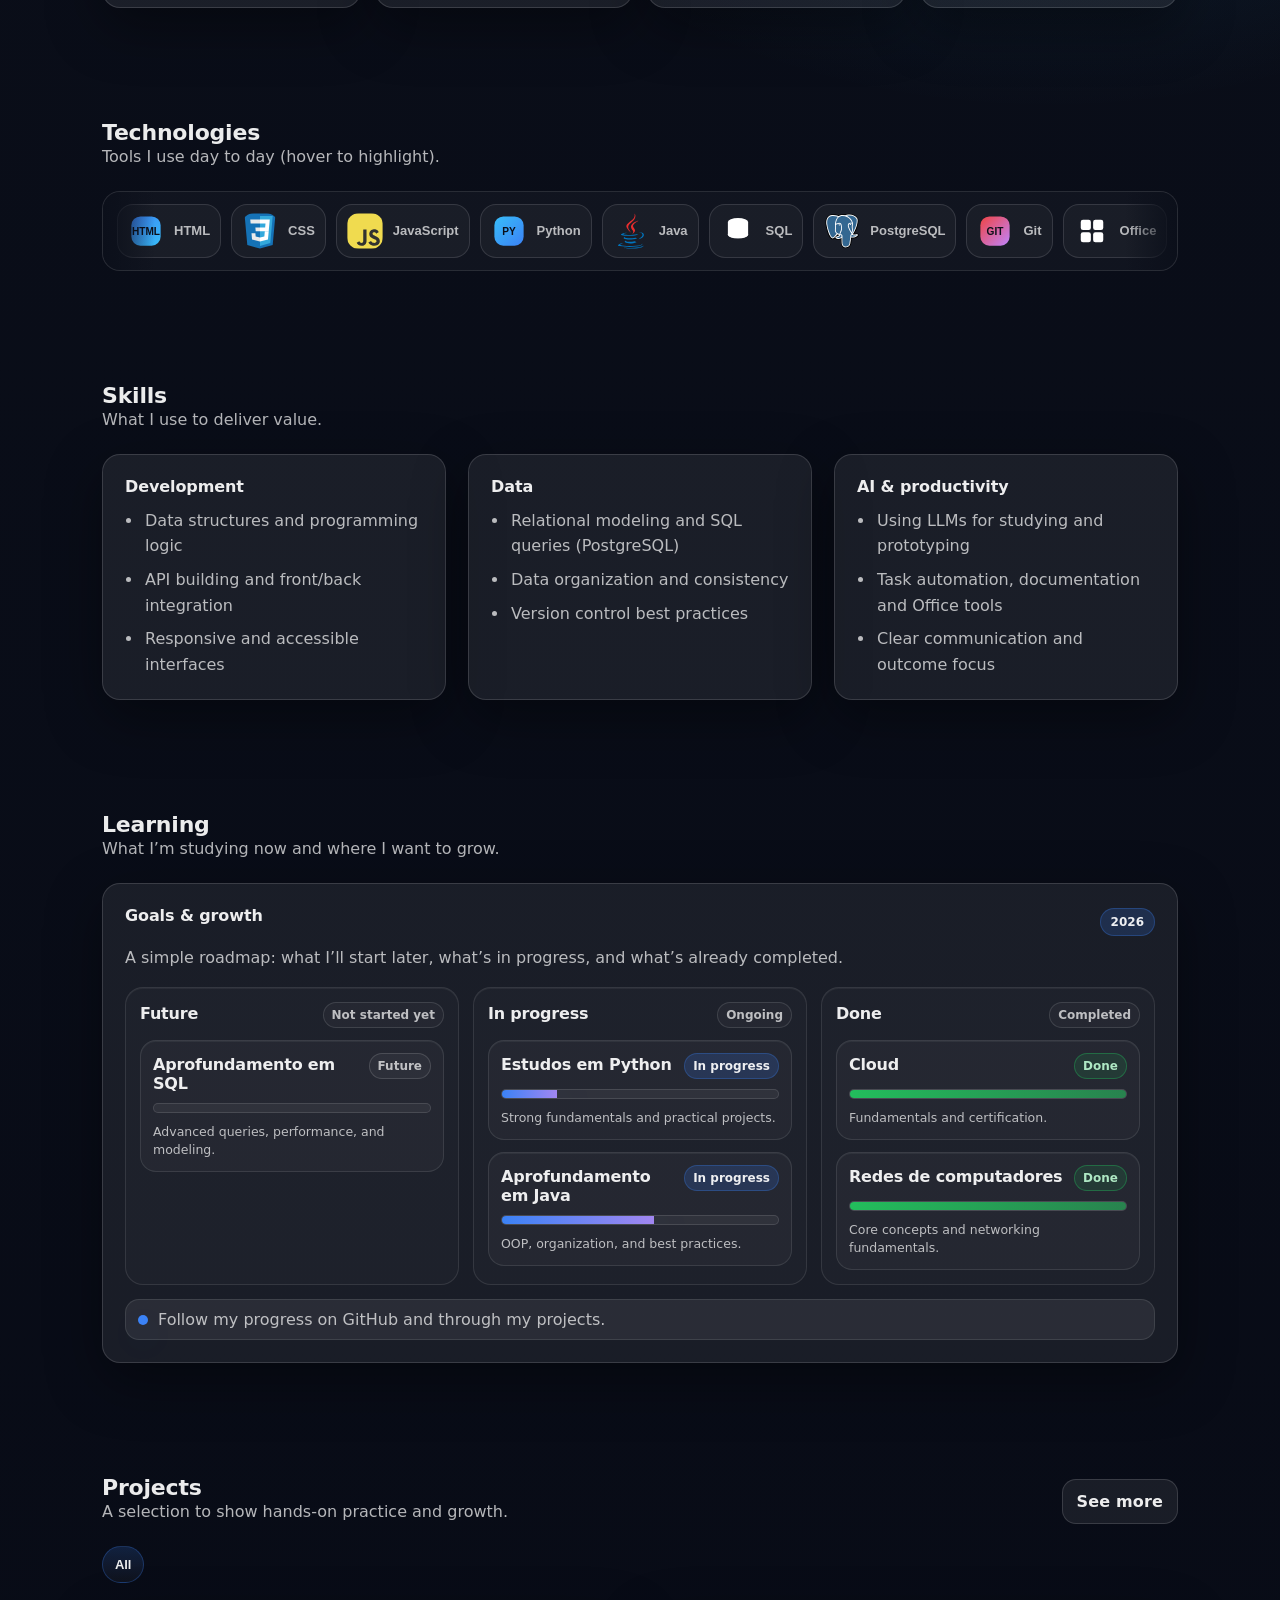
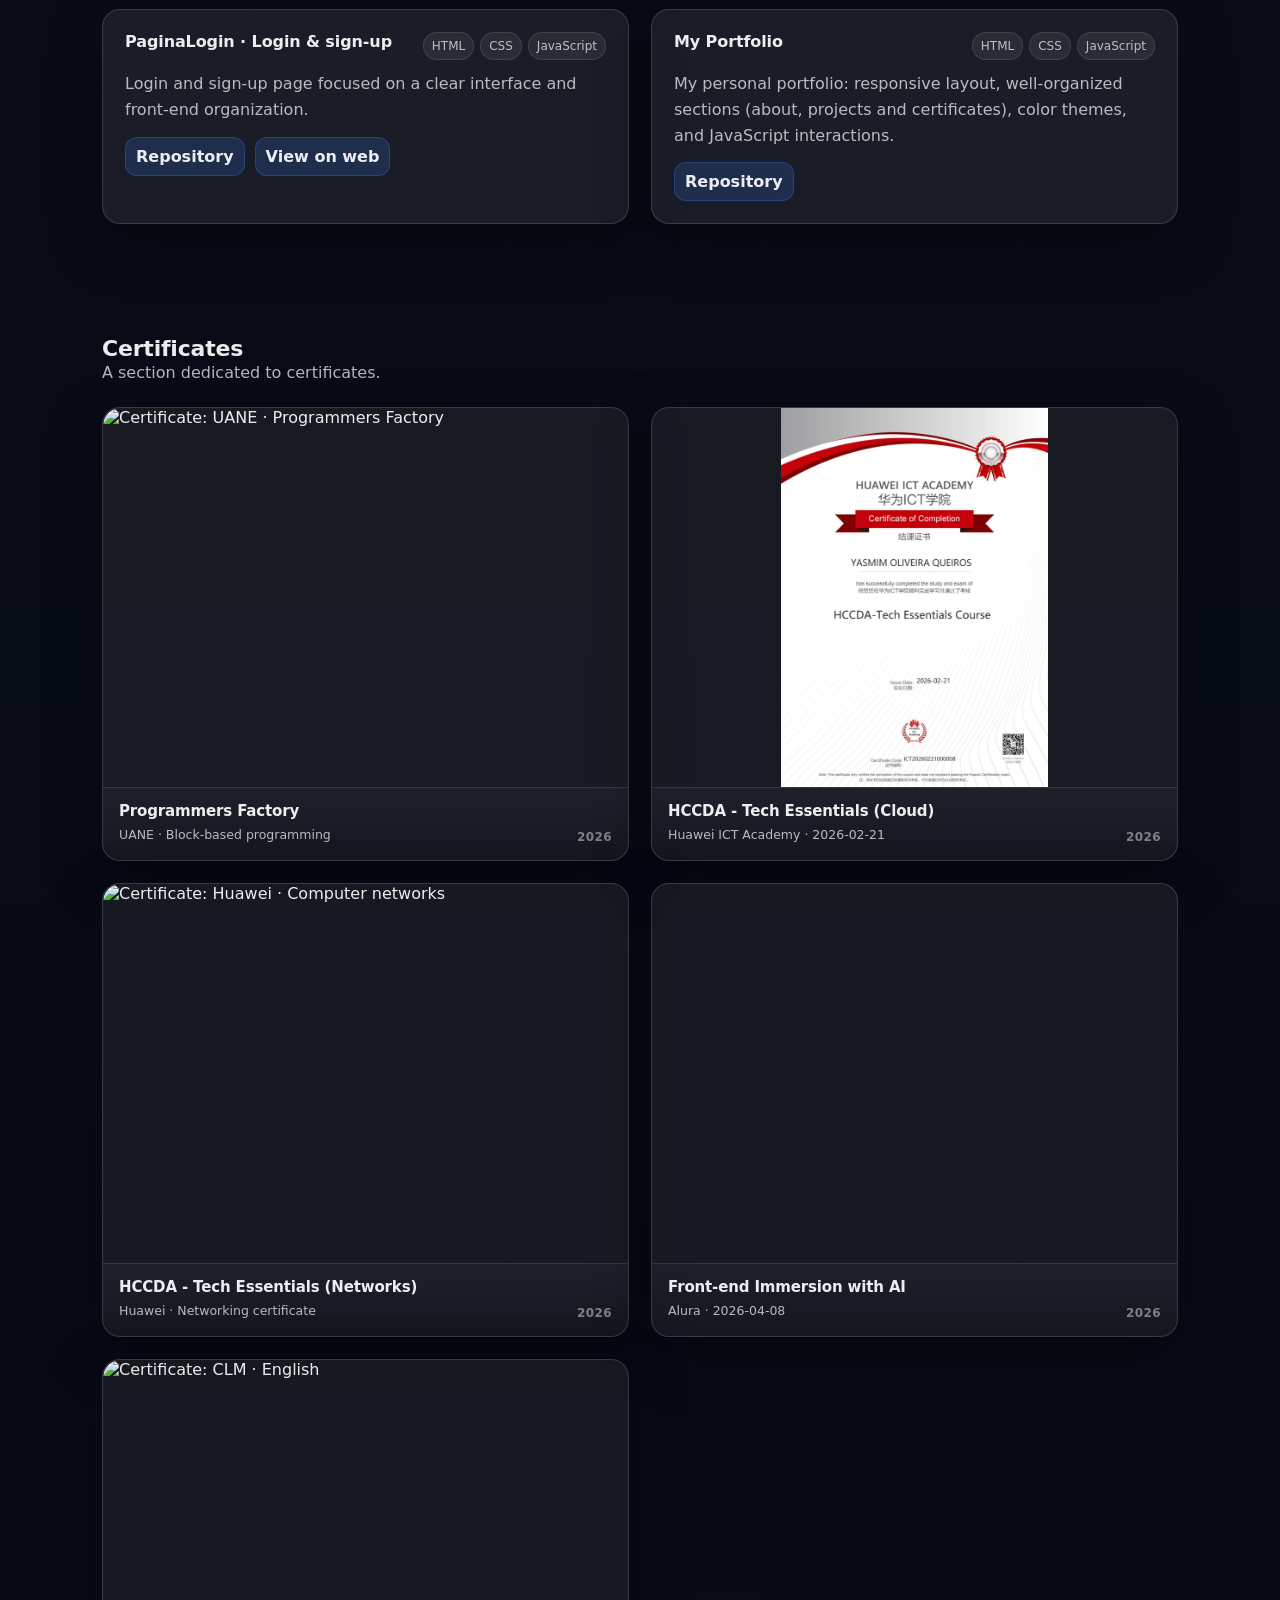
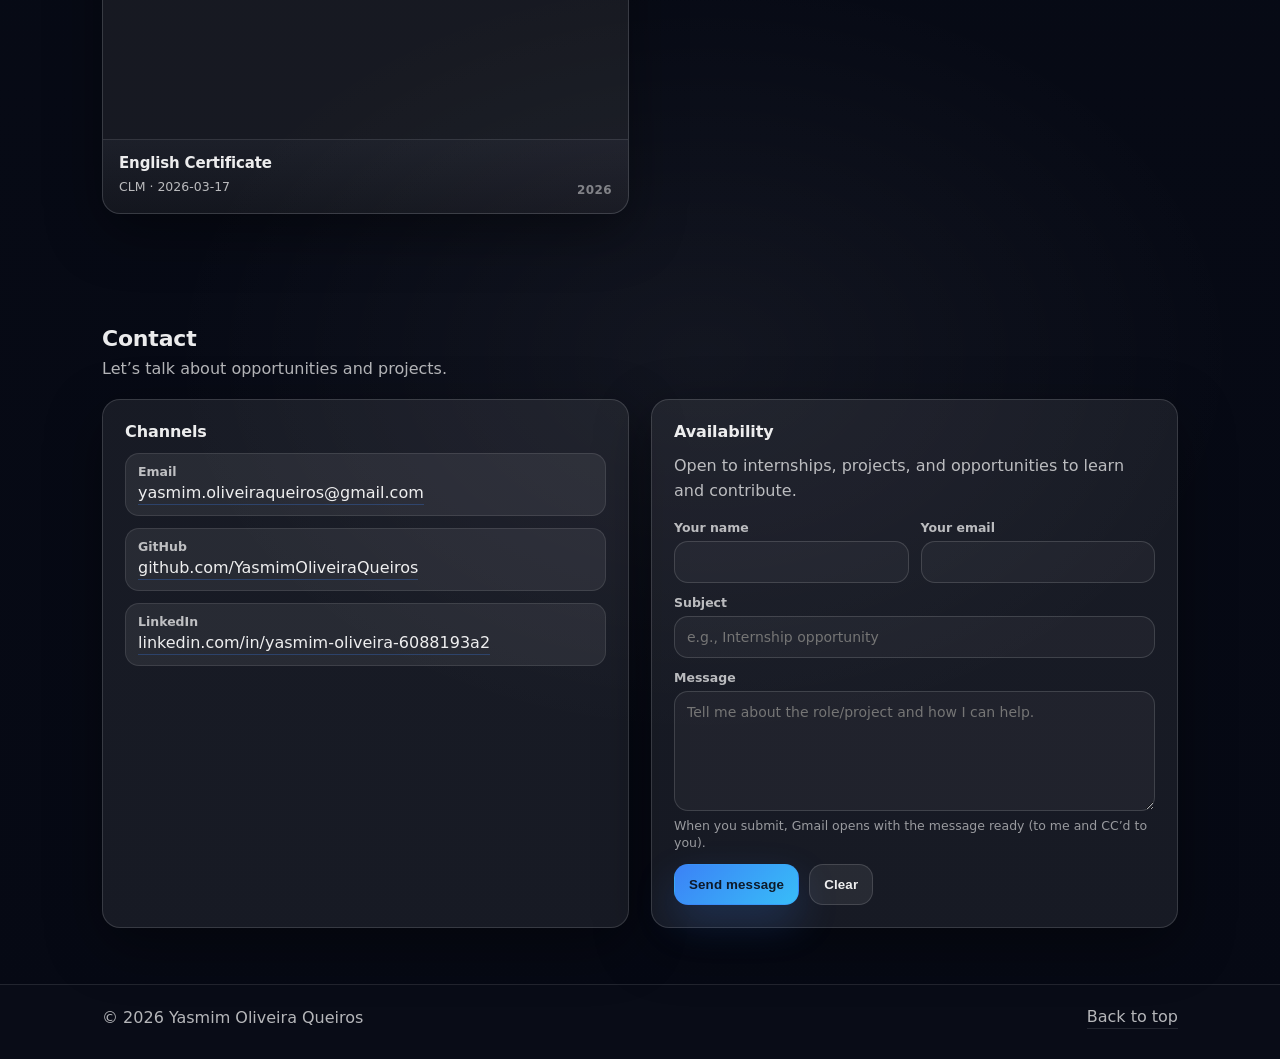
==== commit e6893cd3: "Update index.html" ====
--- a/index.html
+++ b/index.html
@@ -46,9 +46,8 @@
     <header class="topbar" aria-label="Barra superior" data-i18n-aria="topbar.aria">
       <div class="wrap topbar__inner">
         <a class="brand" href="#home" aria-label="Ir para o início" data-i18n-aria="brand.aria">
-          <span class="brand__logo" aria-hidden="true"></span>
+          <span class="brand__logo" aria-hidden="true">YQ</span>
           <span class="brand__text">
-            <span class="brand__title">Yasmim Oliveira Queiros</span>
             <span class="brand__sub" data-i18n="brand.sub">Técnica em Informática · Dev Front-end/Back-end</span>
           </span>
         </a>
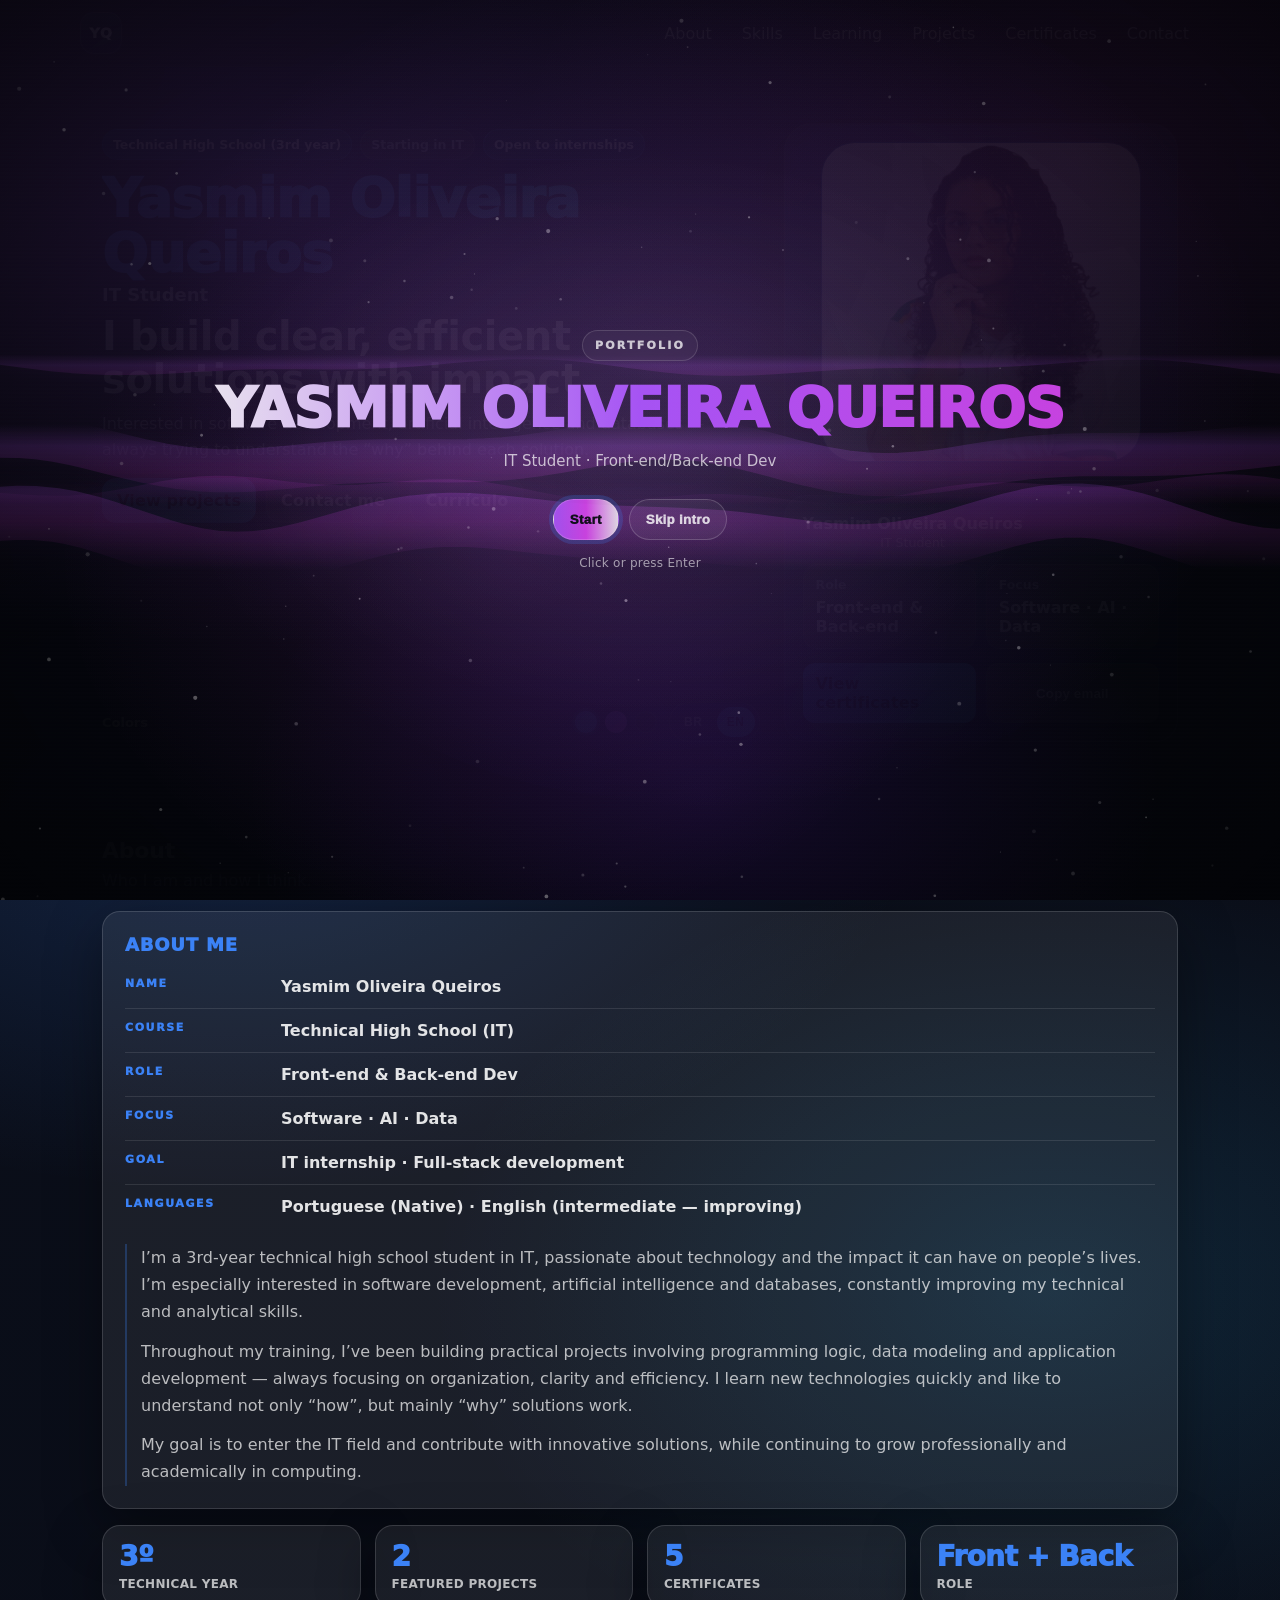
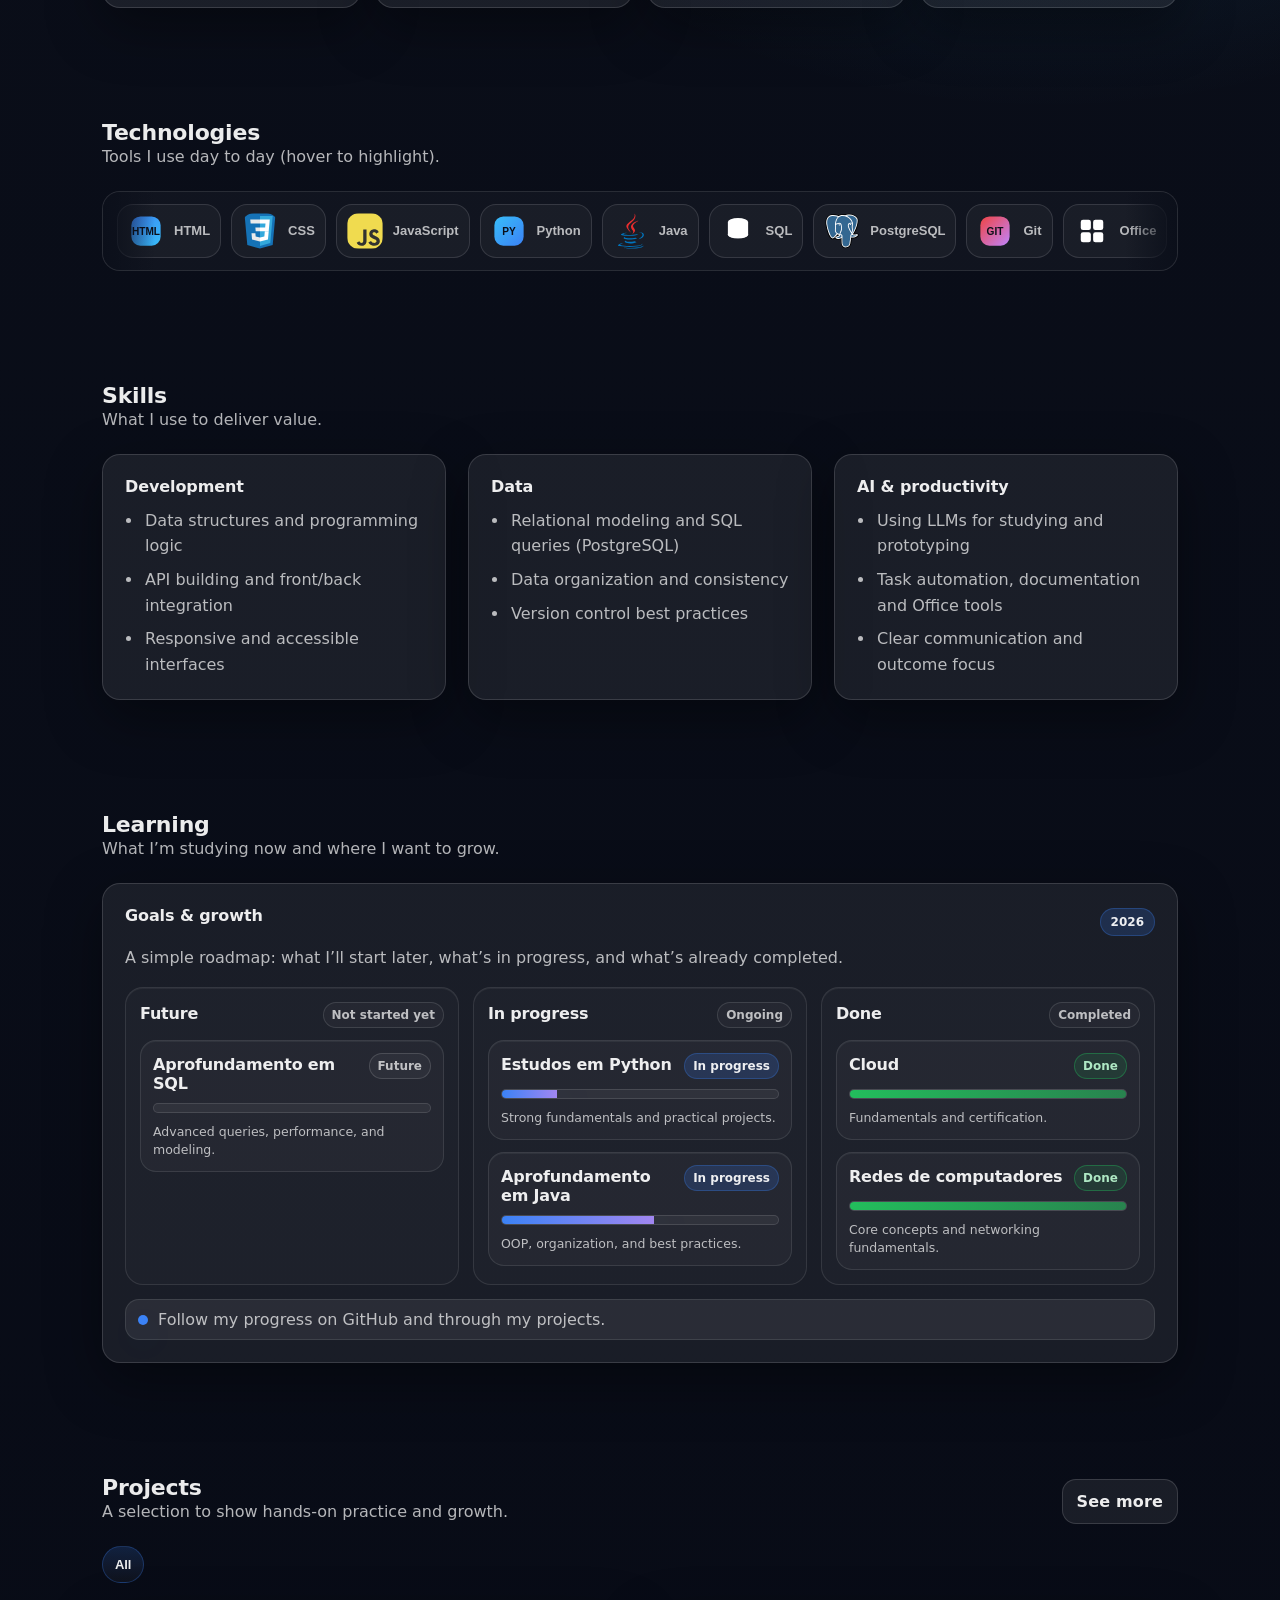
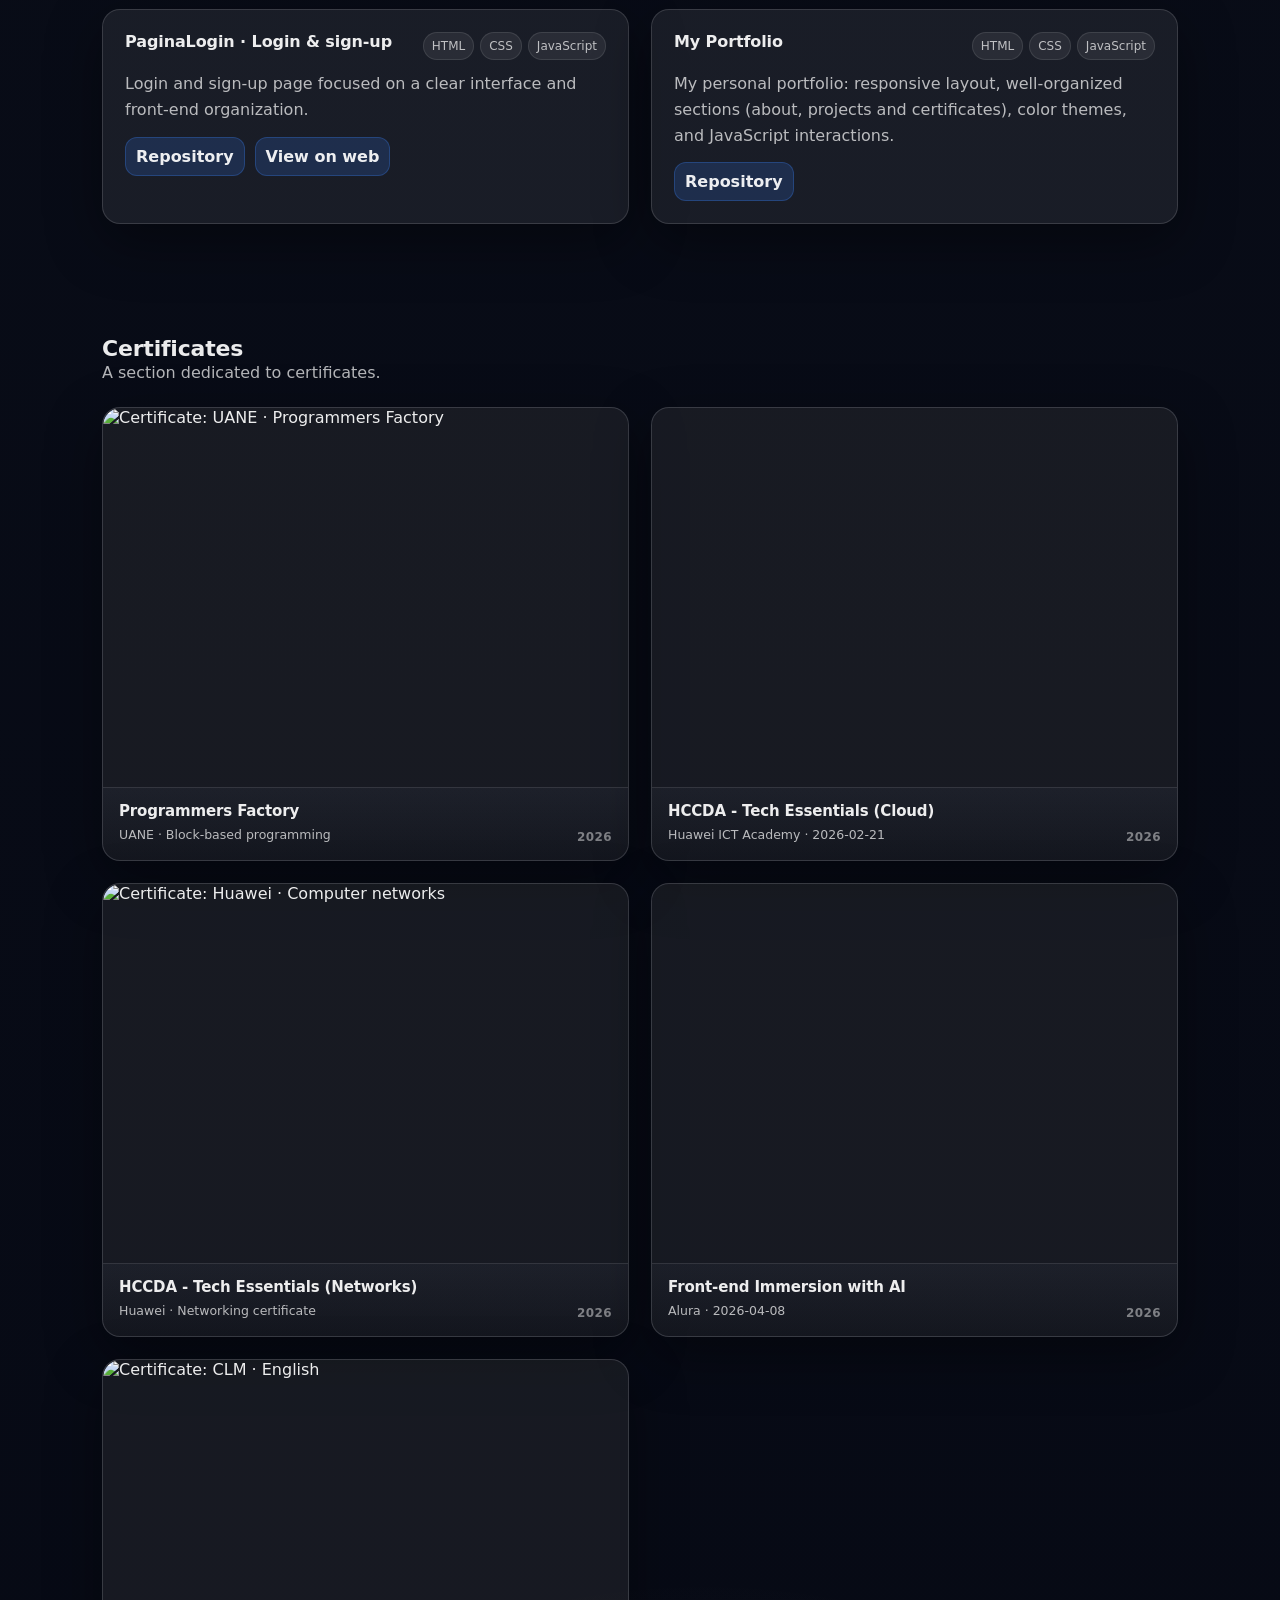
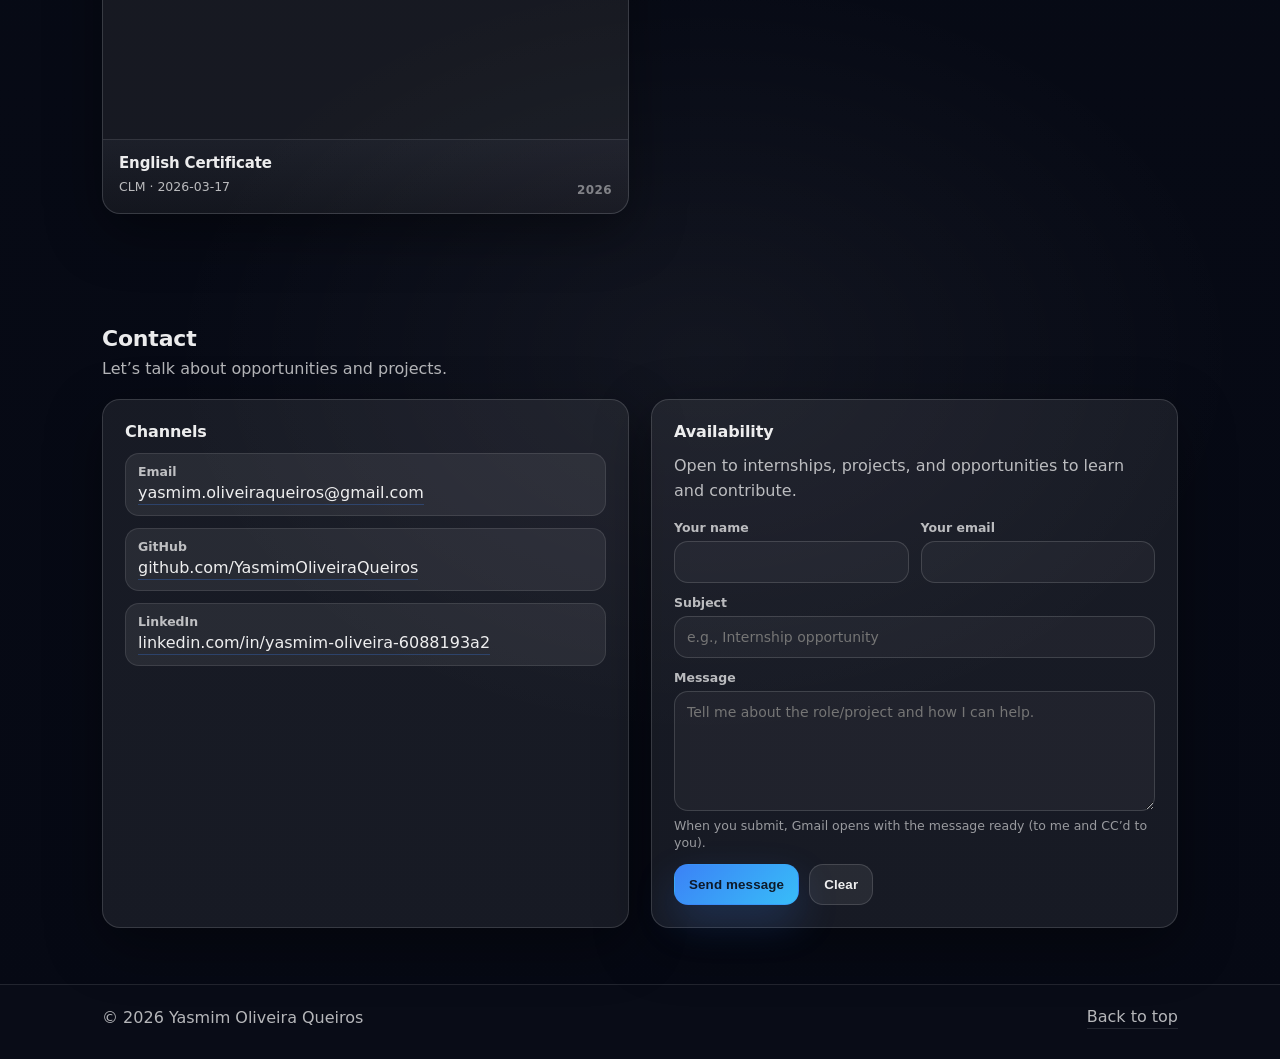
==== commit 00ee5ab6: "Update index.html" ====
--- a/index.html
+++ b/index.html
@@ -47,9 +47,6 @@
       <div class="wrap topbar__inner">
         <a class="brand" href="#home" aria-label="Ir para o início" data-i18n-aria="brand.aria">
           <span class="brand__logo" aria-hidden="true">YQ</span>
-          <span class="brand__text">
-            <span class="brand__sub" data-i18n="brand.sub">Técnica em Informática · Dev Front-end/Back-end</span>
-          </span>
         </a>
 
         <nav class="nav" aria-label="Navegação principal" data-i18n-aria="nav.aria">
--- a/styles.css
+++ b/styles.css
@@ -393,25 +393,31 @@
   height: 42px;
   border-radius: 14px;
   border: 1px solid var(--stroke);
-  background: radial-gradient(28px 24px at 30% 30%, var(--accent2), var(--accent));
-  box-shadow: 0 16px 44px var(--accent-glow);
+  background: rgba(255, 255, 255, 0.06);
+  box-shadow: 0 16px 44px rgba(0, 0, 0, 0.45);
   position: relative;
   overflow: hidden;
   display: inline-grid;
   place-items: center;
+  font-weight: 950;
+  letter-spacing: 0.6px;
+  font-size: 14px;
+  color: var(--text);
 }
 
 .brand__text {
   display: grid;
-  gap: 2px;
+  gap: 0;
 }
 .brand__title {
   font-weight: 780;
   letter-spacing: 0.2px;
 }
 .brand__sub {
-  font-size: 12.5px;
-  color: var(--muted);
+  font-size: 12.8px;
+  color: var(--text);
+  opacity: 0.82;
+  font-weight: 760;
 }
 
 .nav {
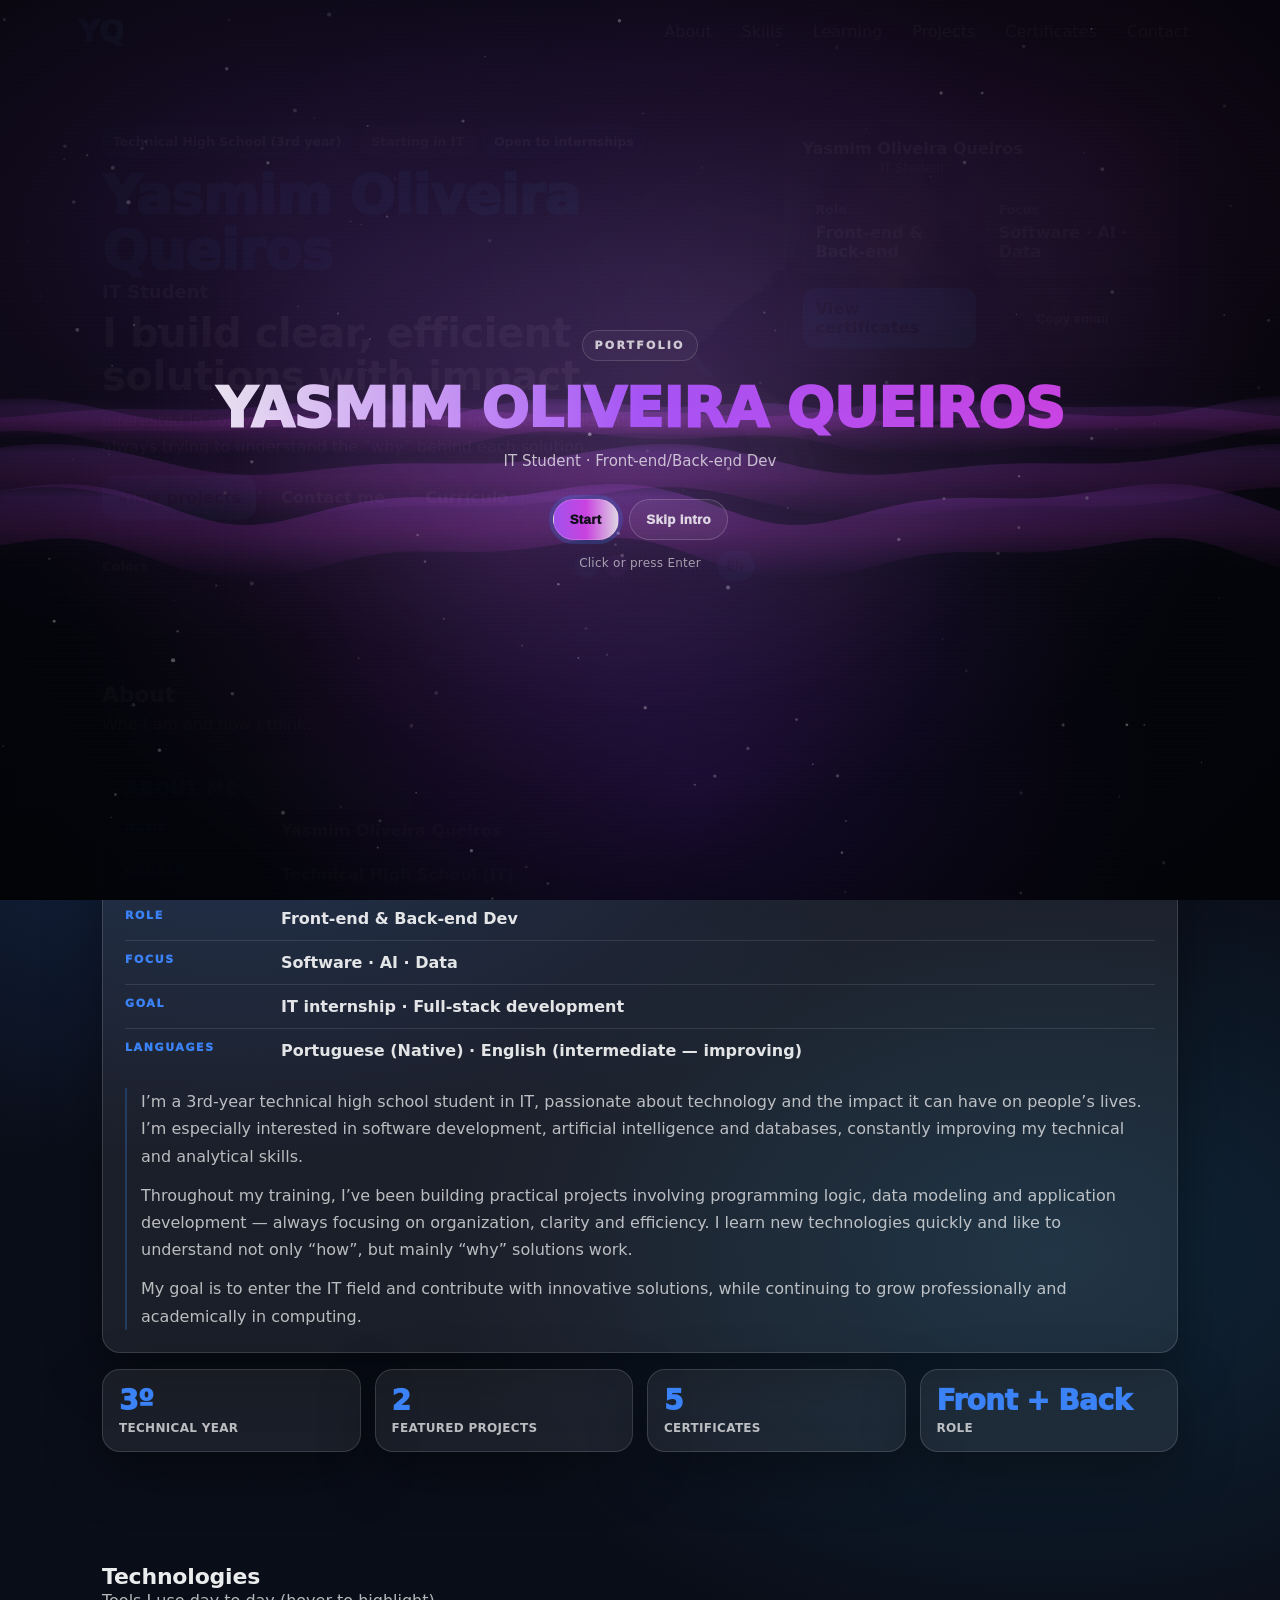
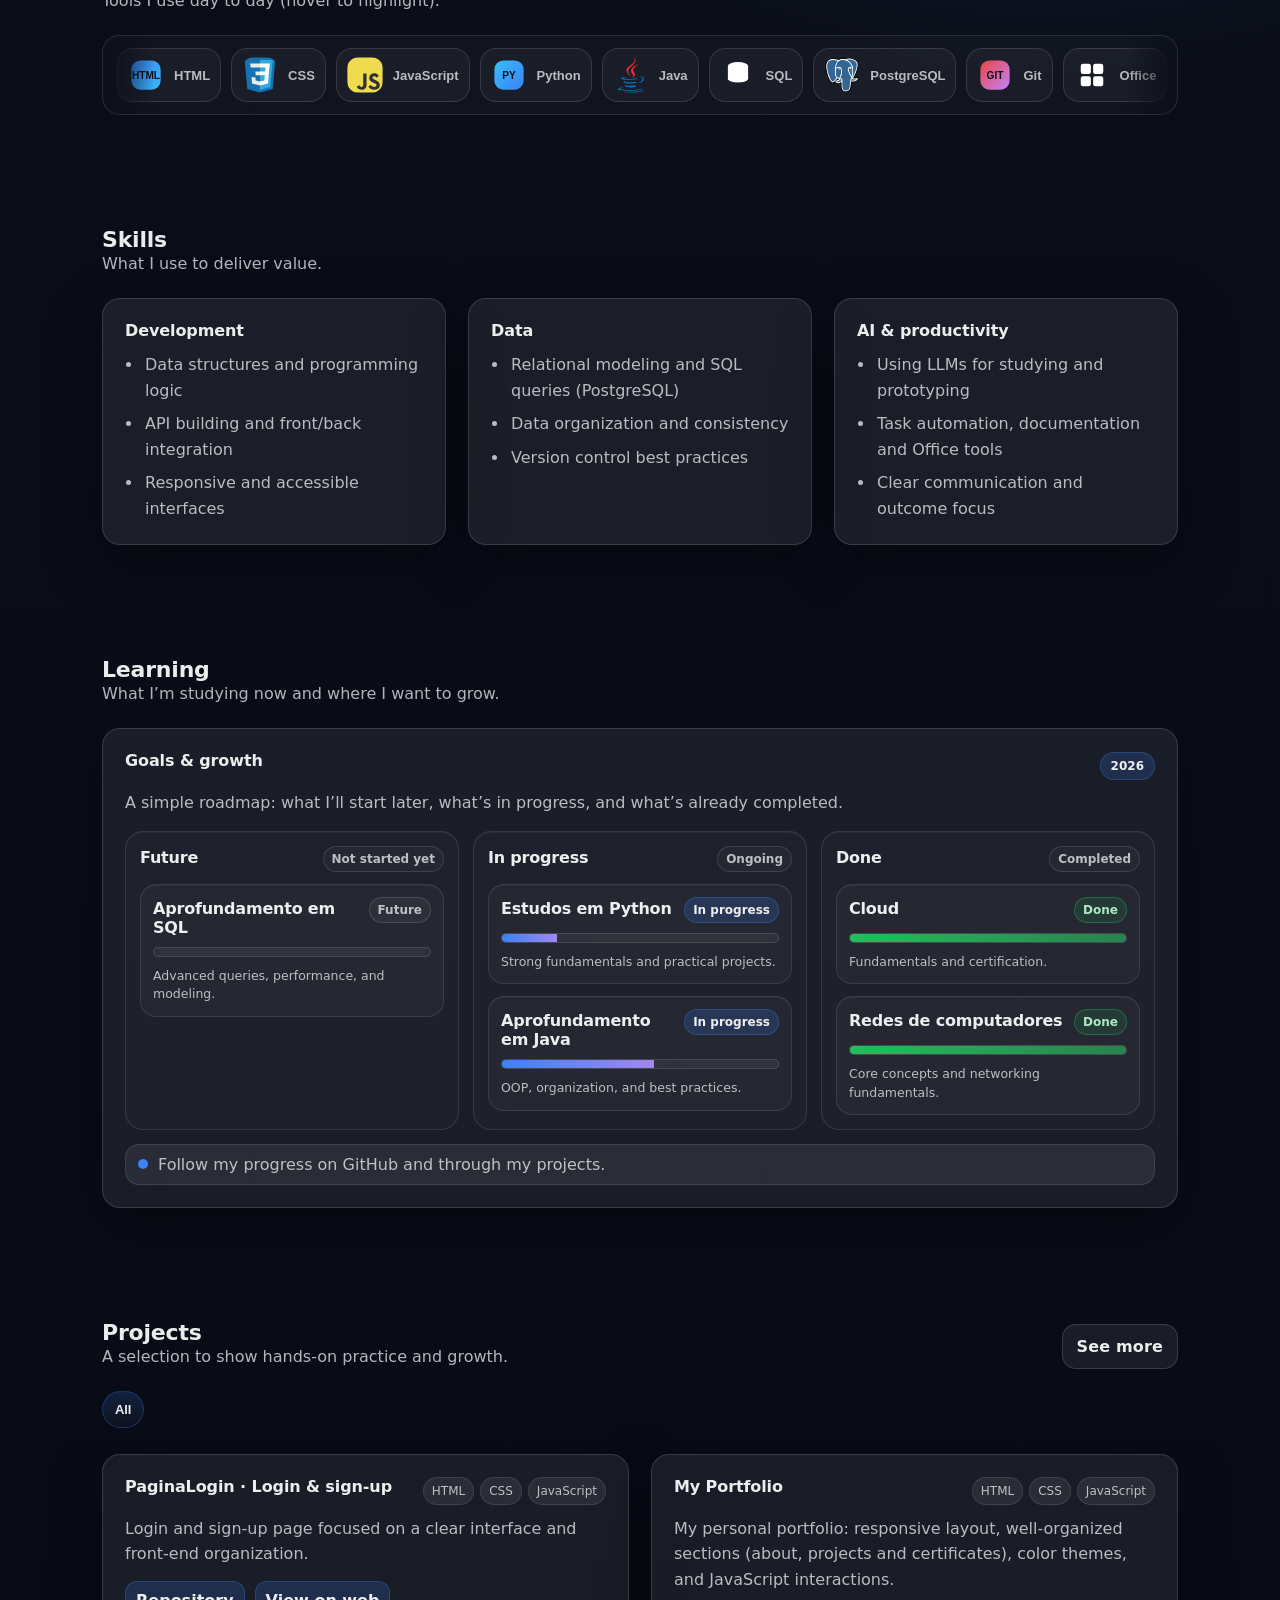
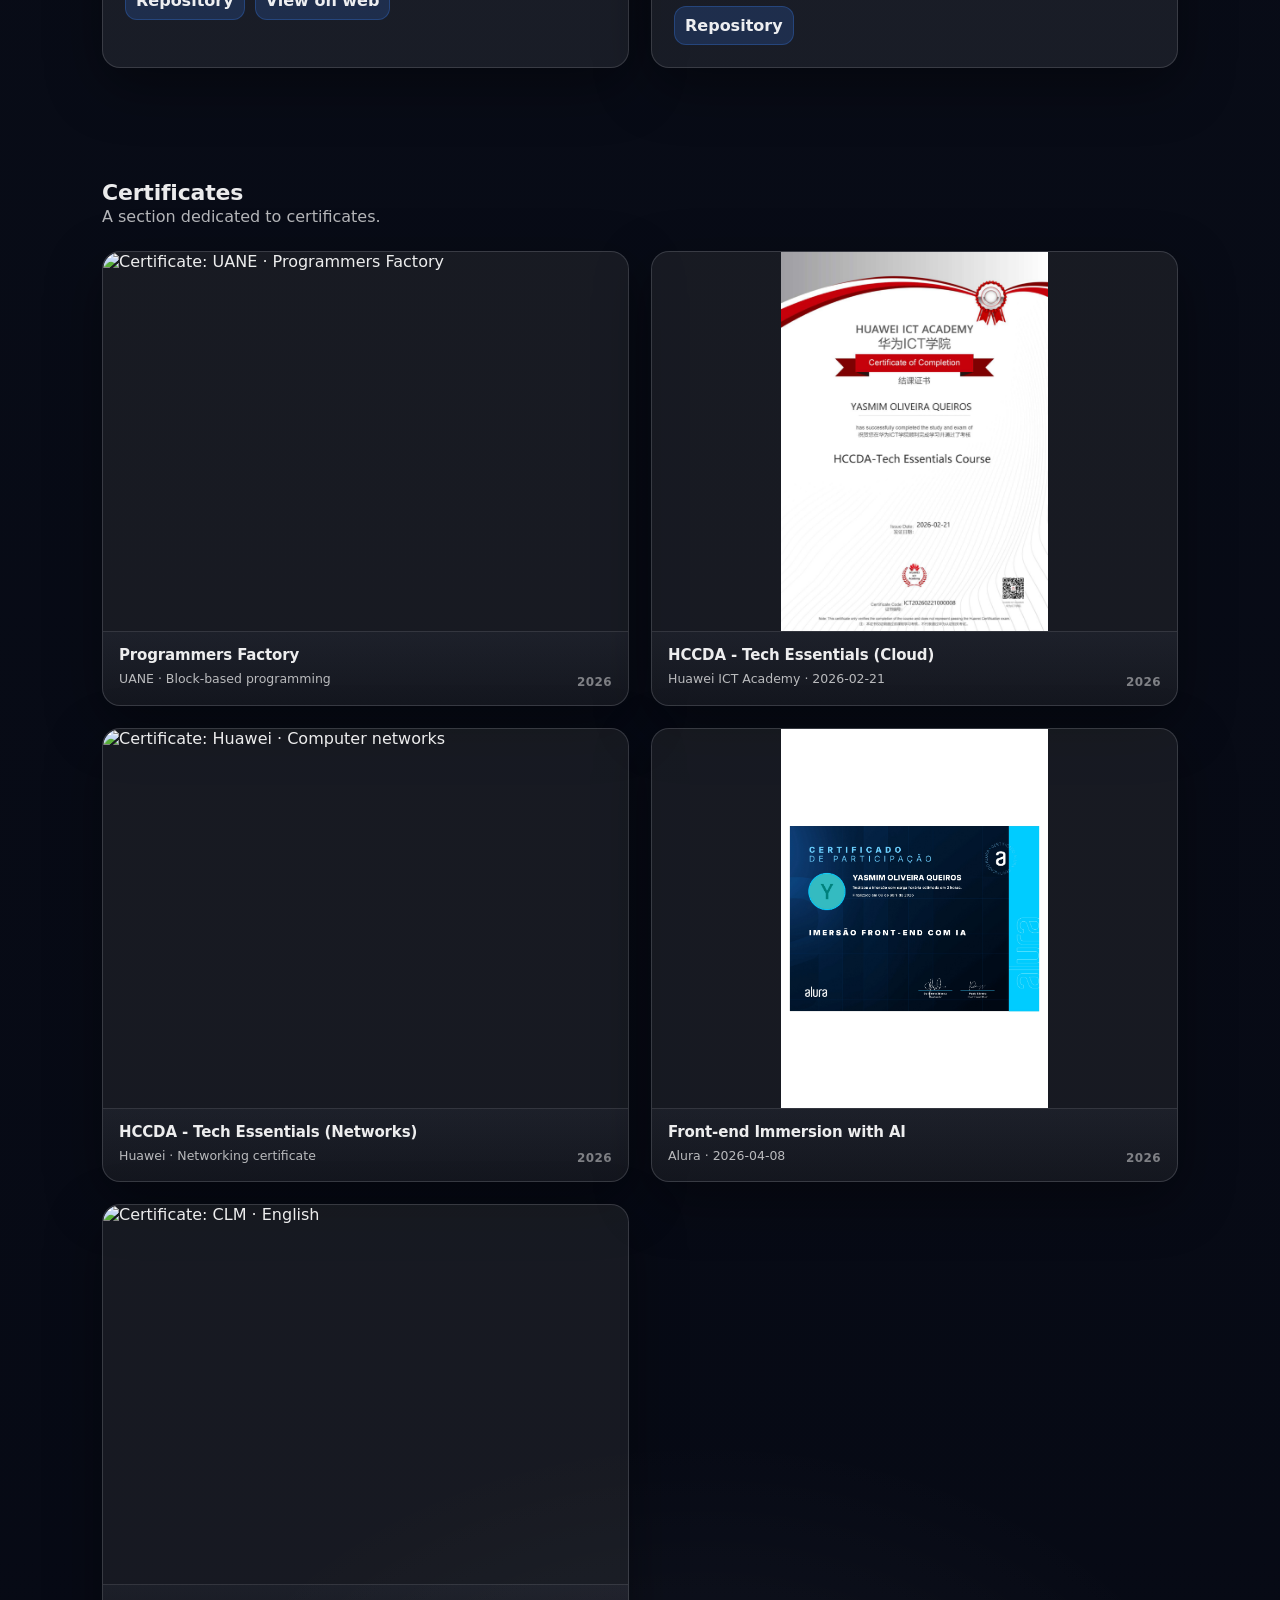
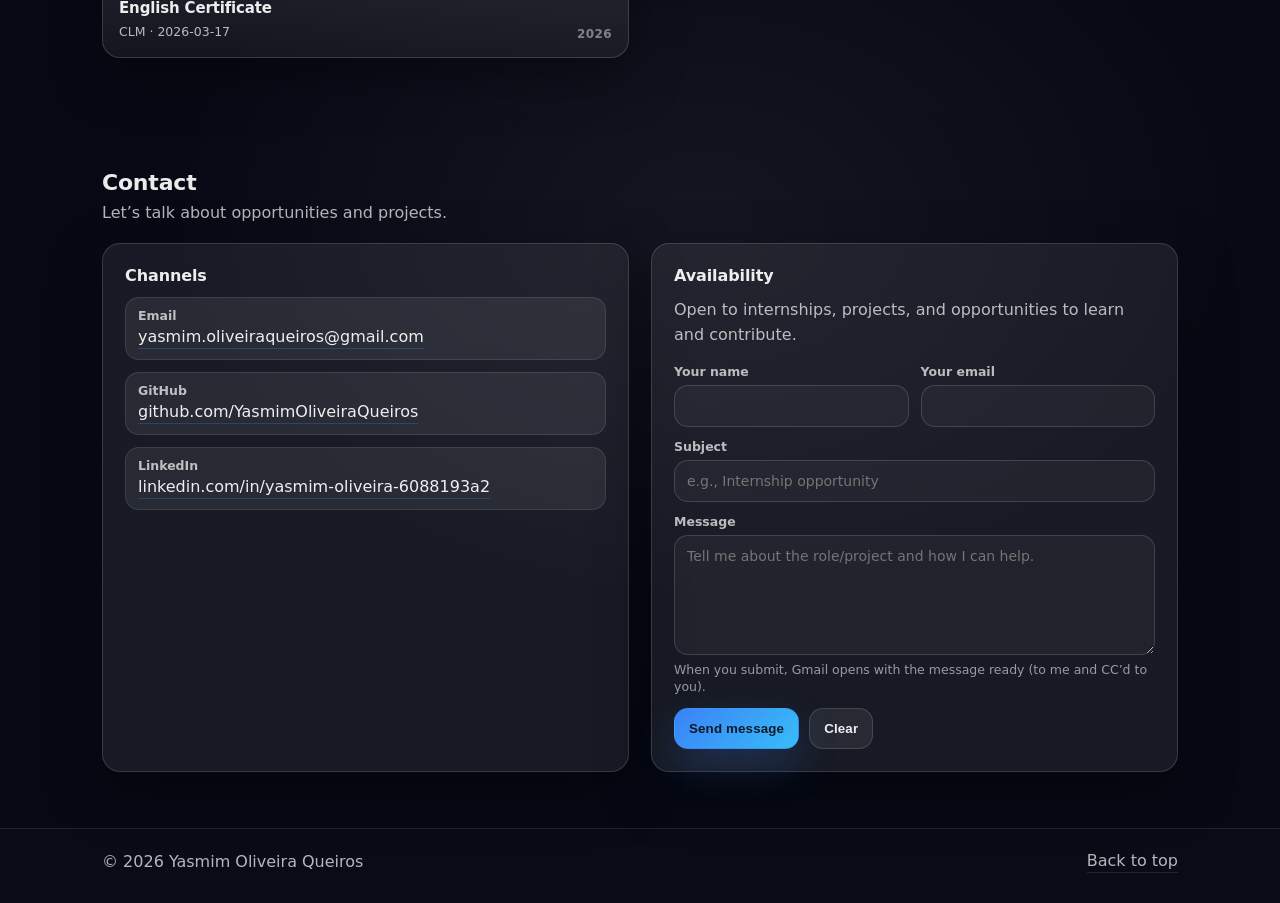
==== commit b7027b4b: "Update index.html" ====
--- a/index.html
+++ b/index.html
@@ -115,26 +115,11 @@
             </div>
           </div>
 
+          <div class="hero__portrait" aria-hidden="true">
+            <img class="hero__portraitImg" src="assets/foto-perfil.png" alt="" loading="eager" decoding="async" />
+          </div>
+
           <div class="hero__side">
-            <div class="hero__media" aria-label="Foto de perfil">
-              <div class="hero__photoFrame">
-                <div class="avatar avatar--hero" data-avatar>
-                  <span class="avatar__ring"></span>
-                  <img
-                    class="avatar__img"
-                    src="assets/foto-perfil.png"
-                    alt="Foto de Yasmim Oliveira Queiros"
-                    data-i18n-alt="profile.alt"
-                    loading="lazy"
-                    decoding="async"
-                    data-lightbox
-                    data-caption="Yasmim Oliveira Queiros"
-                  />
-                  <span class="avatar__initials" aria-hidden="true">YQ</span>
-                </div>
-              </div>
-            </div>
-
             <aside class="hero__mini" aria-label="Resumo rápido" data-i18n-aria="hero.card.aria">
               <div class="idcard idcard--mini">
                 <div class="idcard__meta">
--- a/styles.css
+++ b/styles.css
@@ -383,41 +383,30 @@
 .brand {
   display: inline-flex;
   align-items: center;
-  gap: 10px;
+  gap: 8px;
   text-decoration: none;
-  min-width: 220px;
+  min-width: auto;
+  margin-left: -2px;
 }
 
 .brand__logo {
-  width: 42px;
-  height: 42px;
-  border-radius: 14px;
-  border: 1px solid var(--stroke);
-  background: rgba(255, 255, 255, 0.06);
-  box-shadow: 0 16px 44px rgba(0, 0, 0, 0.45);
-  position: relative;
-  overflow: hidden;
-  display: inline-grid;
-  place-items: center;
+  display: inline-block;
+  line-height: 1;
   font-weight: 950;
-  letter-spacing: 0.6px;
-  font-size: 14px;
-  color: var(--text);
-}
-
-.brand__text {
-  display: grid;
-  gap: 0;
-}
-.brand__title {
-  font-weight: 780;
-  letter-spacing: 0.2px;
-}
+  letter-spacing: -1px;
+  font-size: 30px;
+  font-variation-settings: "wght" 900;
+  background: linear-gradient(90deg, var(--accent), var(--accent2));
+  -webkit-background-clip: text;
+  background-clip: text;
+  color: transparent;
+  text-shadow: 0 26px 70px var(--accent-glow);
+}
+
+.brand__text,
+.brand__title,
 .brand__sub {
-  font-size: 12.8px;
-  color: var(--text);
-  opacity: 0.82;
-  font-weight: 760;
+  display: none;
 }
 
 .nav {
@@ -479,6 +468,7 @@
   grid-template-columns: 1.25fr 0.75fr;
   gap: 24px;
   align-items: stretch;
+  position: relative;
 }
 
 .hero__copy {
@@ -487,45 +477,47 @@
   height: 100%;
   display: flex;
   flex-direction: column;
+  z-index: 2;
 }
 
 .hero__side {
   display: grid;
   gap: 14px;
   align-content: start;
-}
-
-.hero__media {
-  border-radius: 28px;
-  border: 1px solid var(--stroke);
-  background: linear-gradient(180deg, rgba(255, 255, 255, 0.06), rgba(0, 0, 0, 0.18));
-  box-shadow: var(--shadow2);
-  padding: 18px;
   position: relative;
-  overflow: hidden;
-  display: grid;
-  place-items: center;
-  min-height: 340px;
-}
-.hero__media::before {
+  z-index: 3;
+}
+
+.hero__portrait {
+  position: absolute;
+  inset: 0;
+  z-index: 1;
+  pointer-events: none;
+}
+.hero__portrait::before {
   content: "";
   position: absolute;
-  inset: -2px;
+  inset: 0;
   background:
-    radial-gradient(560px 360px at 18% 14%, var(--accent-soft), transparent 66%),
-    radial-gradient(620px 380px at 84% 20%, var(--accent-soft2), transparent 68%);
-  opacity: 0.95;
+    radial-gradient(520px 340px at 22% 28%, var(--accent-soft), transparent 66%),
+    radial-gradient(620px 420px at 76% 18%, var(--accent-soft2), transparent 70%);
+  opacity: 0.75;
   pointer-events: none;
-  filter: blur(2px);
-}
-.hero__media > * {
-  position: relative;
-  z-index: 1;
-}
-.hero__photoFrame {
-  width: min(420px, 100%);
-  display: grid;
-  place-items: center;
+  filter: blur(6px);
+}
+.hero__portraitImg {
+  position: absolute;
+  right: 0;
+  top: -18px;
+  height: 520px;
+  width: auto;
+  object-fit: cover;
+  opacity: 0.9;
+  filter: contrast(1.06) saturate(1.02);
+  mix-blend-mode: screen;
+  transform: translateX(16px);
+  mask-image: radial-gradient(closest-side at 56% 40%, rgba(0, 0, 0, 1), rgba(0, 0, 0, 0));
+  -webkit-mask-image: radial-gradient(closest-side at 56% 40%, rgba(0, 0, 0, 1), rgba(0, 0, 0, 0));
 }
 
 .kicker {
@@ -757,6 +749,7 @@
   overflow: hidden;
   display: flex;
   flex-direction: column;
+  backdrop-filter: blur(10px);
 }
 
 .idcard {
@@ -1757,13 +1750,13 @@
   .hero__grid {
     grid-template-columns: 1fr;
   }
-  .hero__media {
-    min-height: 300px;
-  }
-  .avatar--hero {
-    width: 260px;
-    height: 260px;
-    border-radius: 30px;
+  .hero__portraitImg {
+    position: absolute;
+    right: -10px;
+    top: -10px;
+    height: 440px;
+    opacity: 0.84;
+    transform: translateX(18px);
   }
   .hero__copy {
     height: auto;
@@ -1860,10 +1853,13 @@
   .hero__copy {
     padding: 0;
   }
-  .hero__media {
-    min-height: 260px;
-    padding: 14px;
-    border-radius: 24px;
+  .hero__portraitImg {
+    position: absolute;
+    right: -24px;
+    top: 30px;
+    height: 360px;
+    opacity: 0.72;
+    transform: translateX(20px);
   }
   .hero__mini .facts {
     grid-template-columns: 1fr;
@@ -1875,10 +1871,8 @@
     width: 72px;
     height: 72px;
   }
-  .avatar--hero {
-    width: 200px;
-    height: 200px;
-    border-radius: 28px;
+  .hero__identity {
+    margin-bottom: 8px;
   }
   .cert__thumbWrap {
     height: 220px;
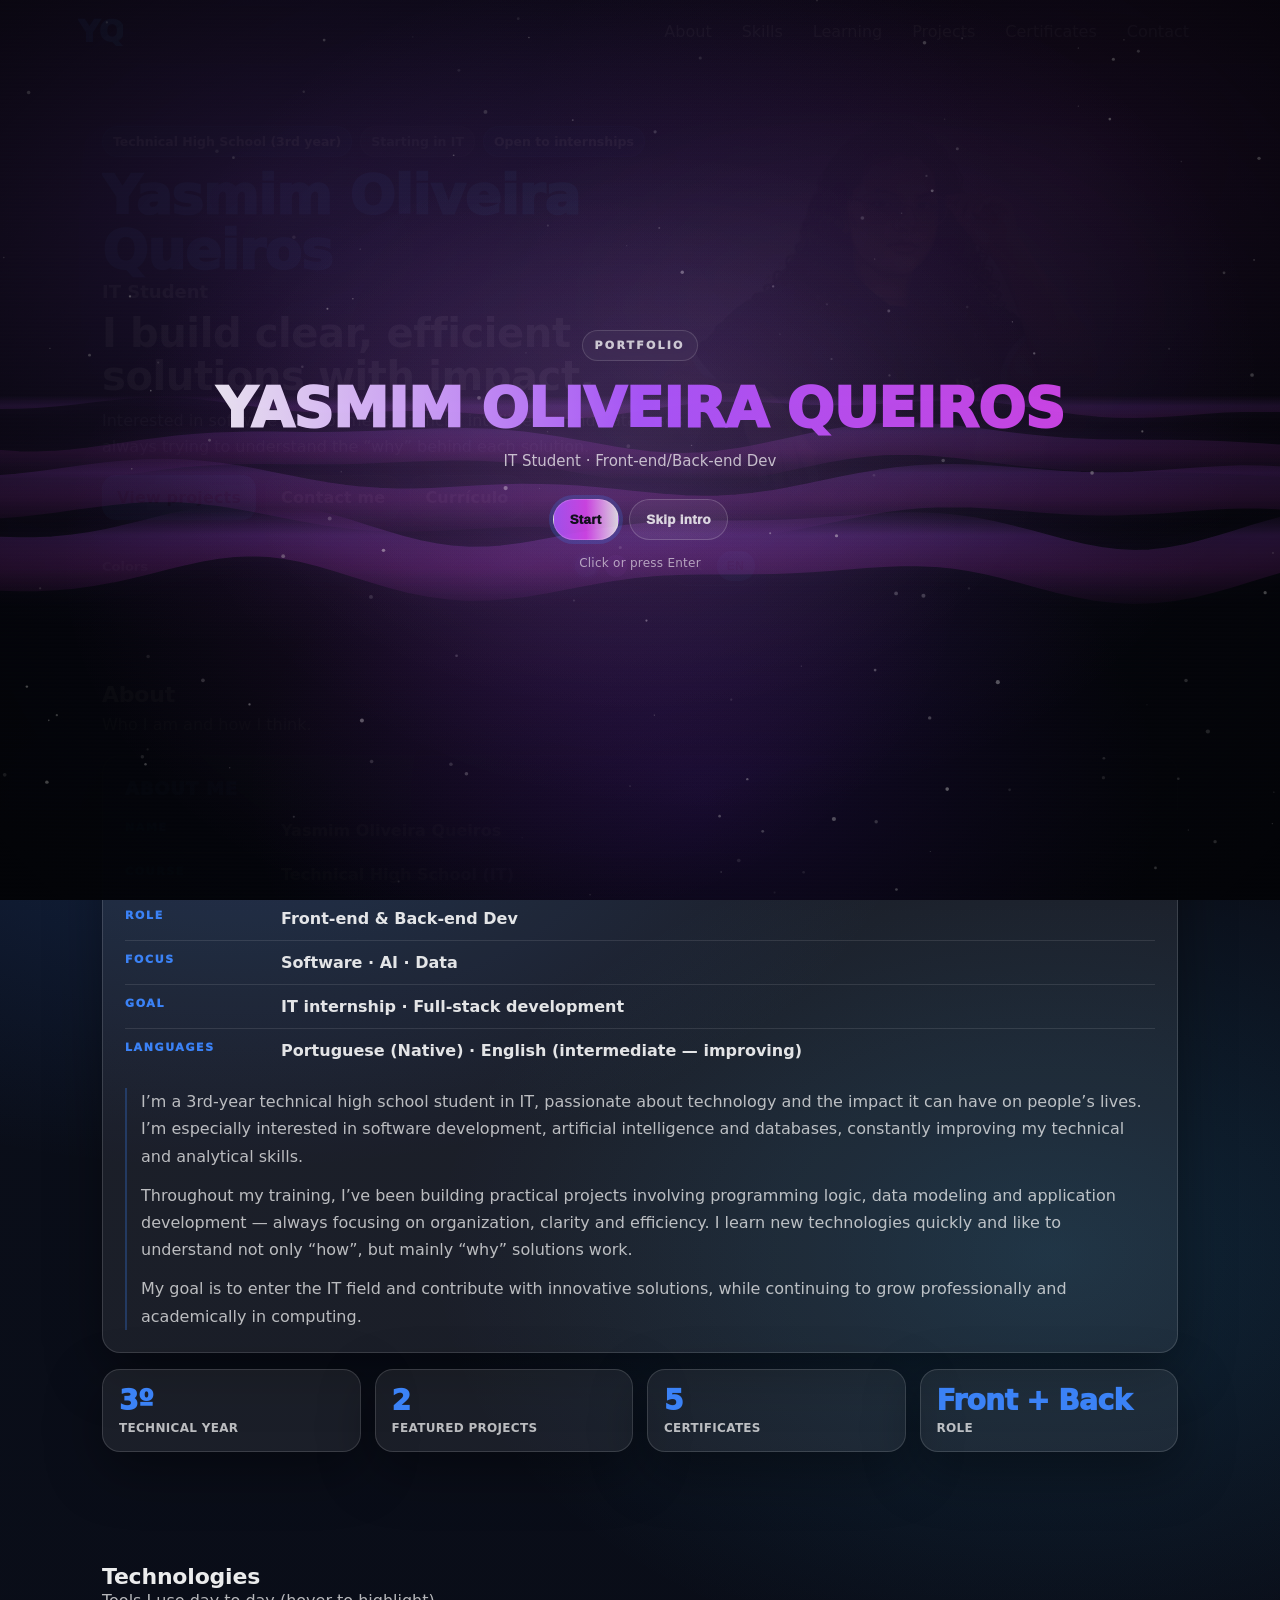
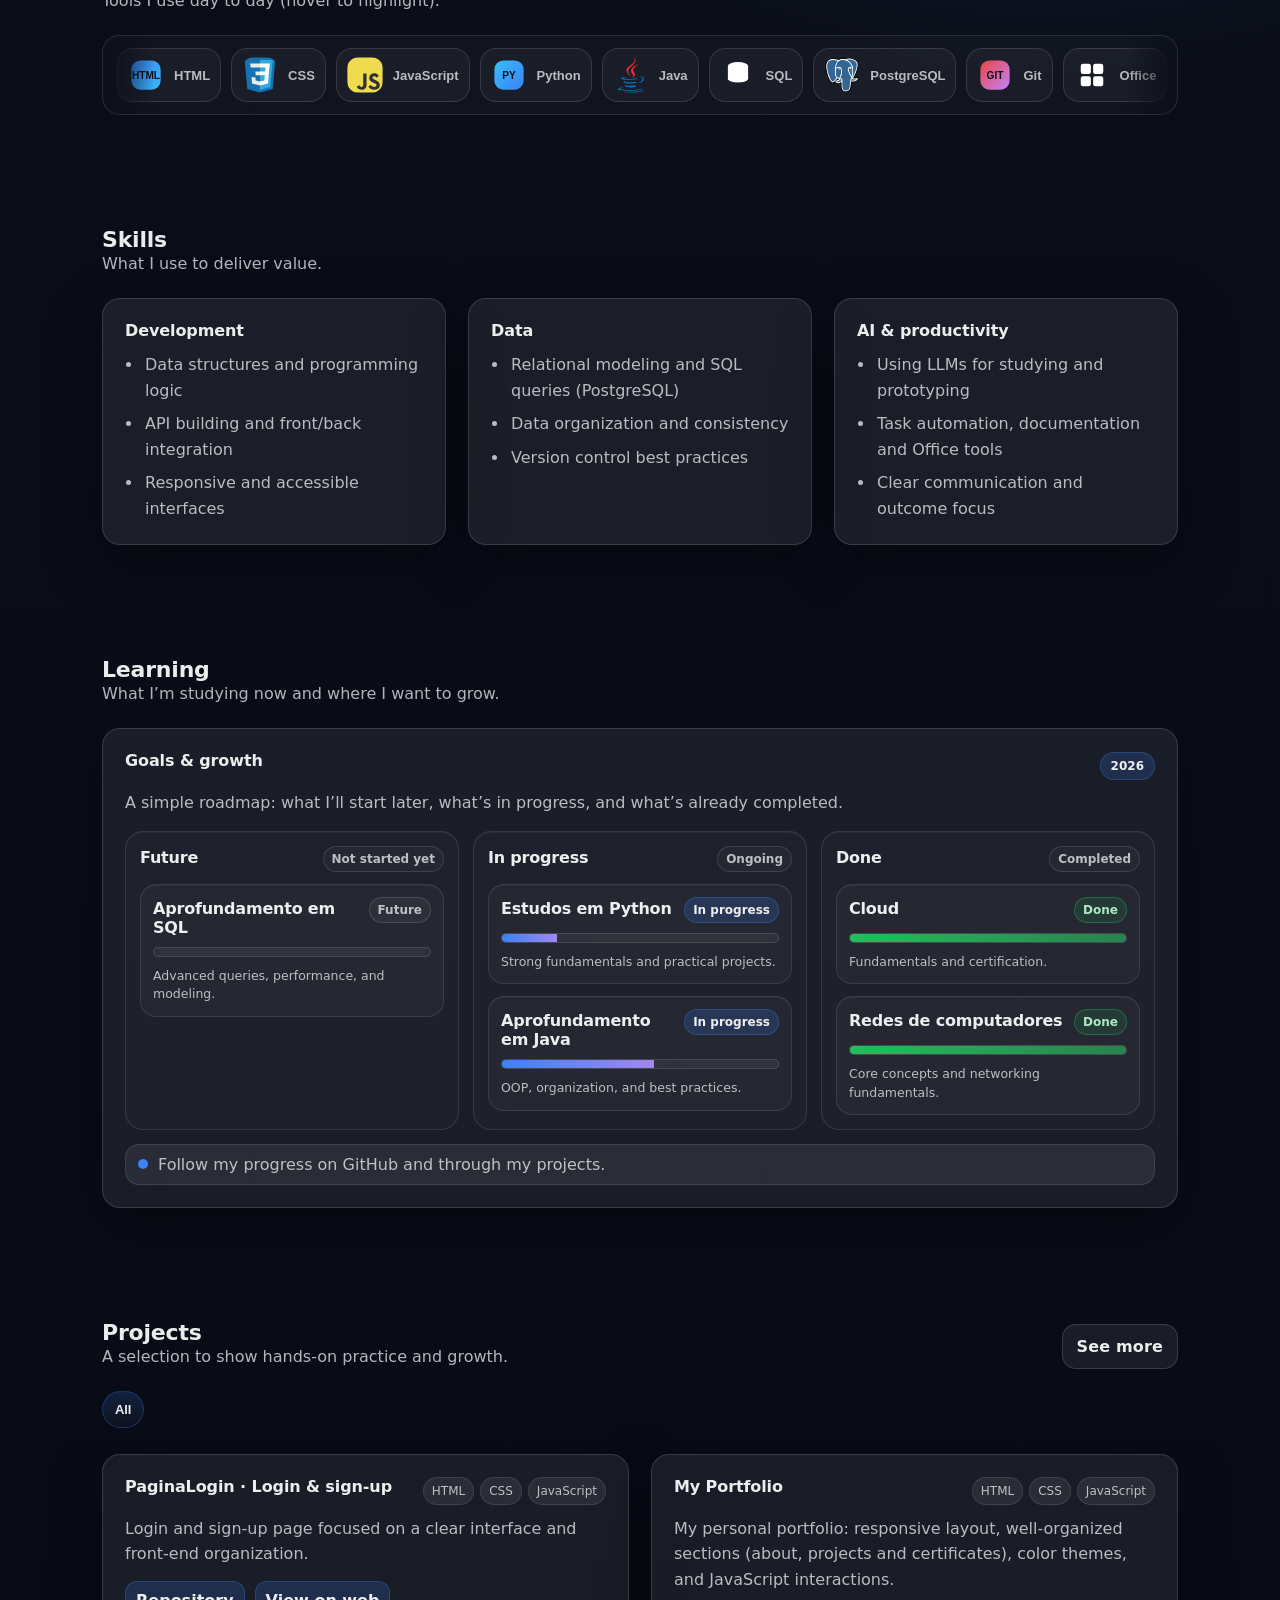
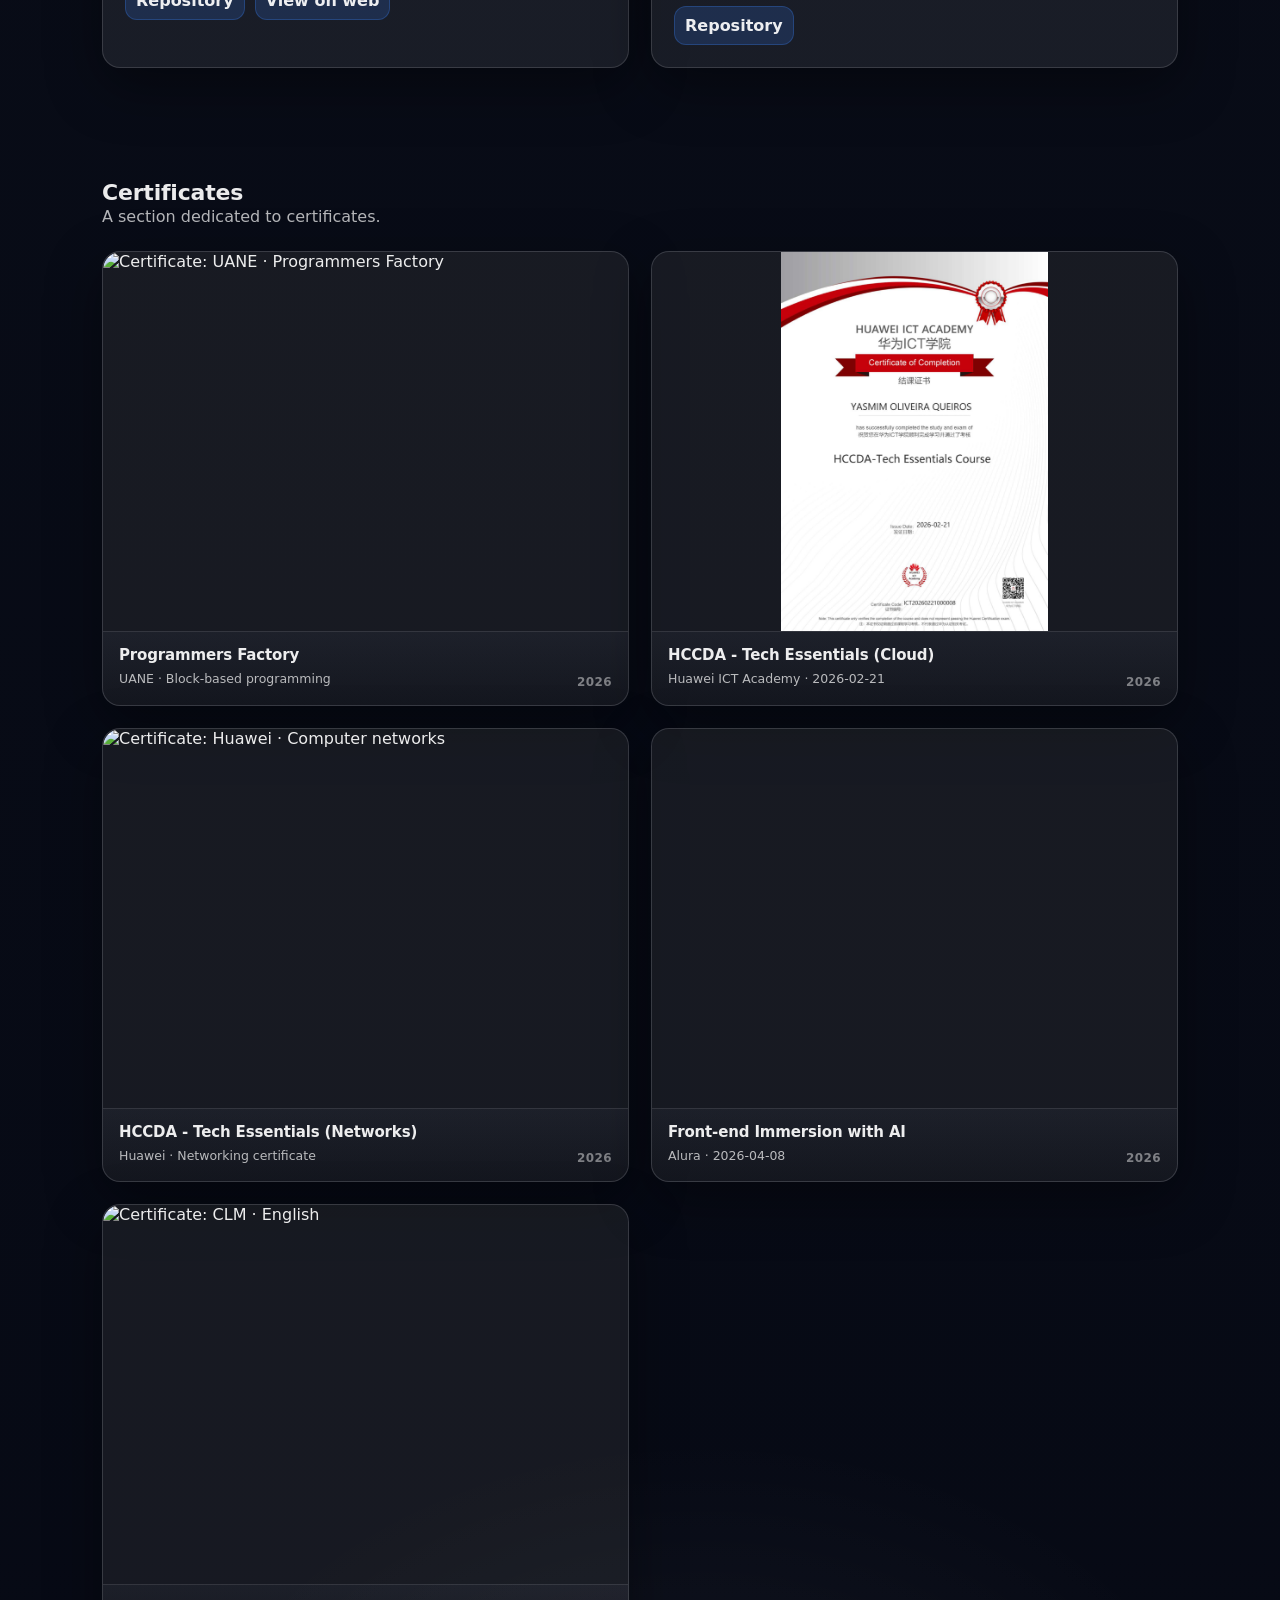
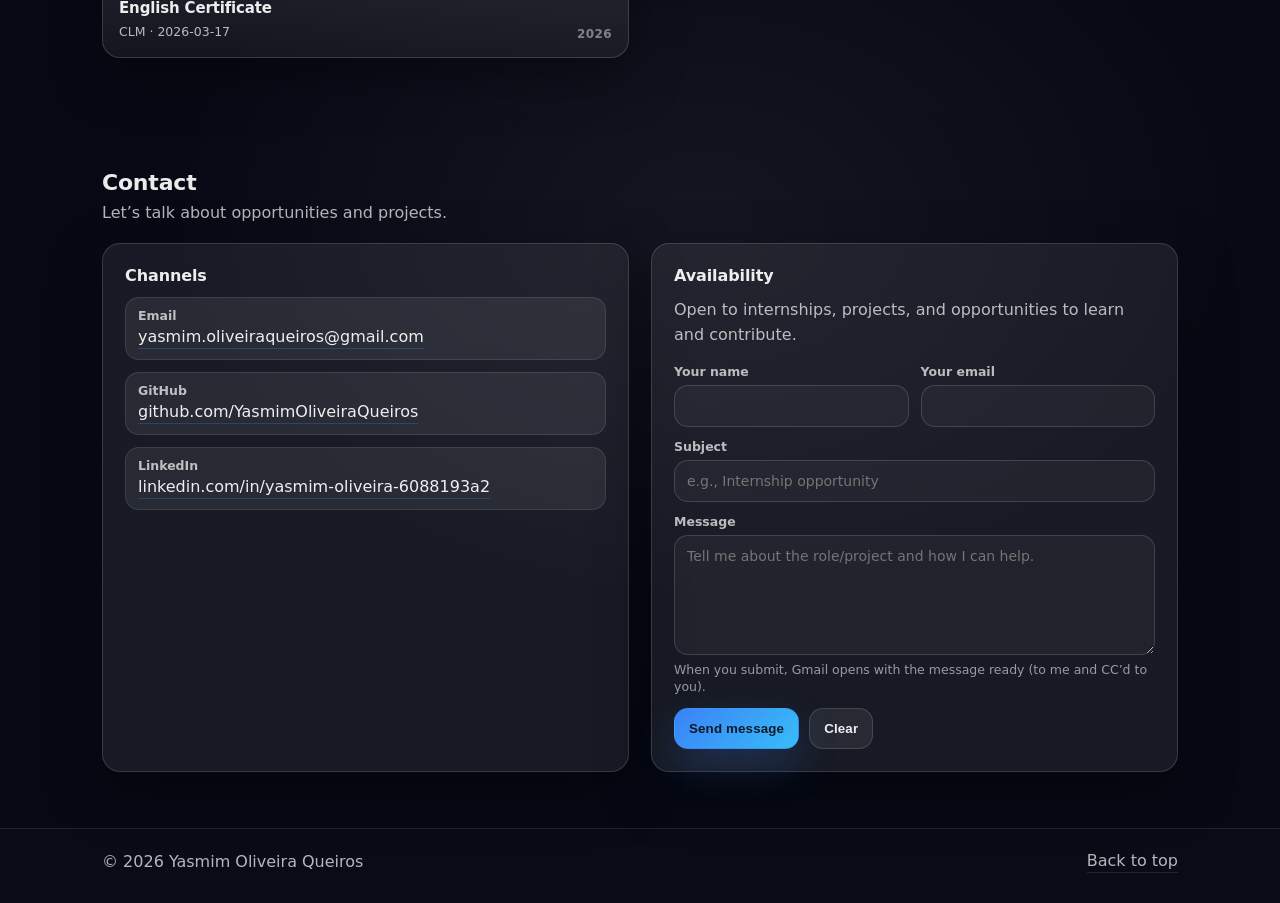
==== commit 64f47215: "Update index.html" ====
--- a/index.html
+++ b/index.html
@@ -119,39 +119,6 @@
             <img class="hero__portraitImg" src="assets/foto-perfil.png" alt="" loading="eager" decoding="async" />
           </div>
 
-          <div class="hero__side">
-            <aside class="hero__mini" aria-label="Resumo rápido" data-i18n-aria="hero.card.aria">
-              <div class="idcard idcard--mini">
-                <div class="idcard__meta">
-                  <div class="idcard__name">Yasmim Oliveira Queiros</div>
-                  <div class="idcard__role" data-i18n="idcard.role">Técnica em Informática</div>
-                </div>
-              </div>
-
-              <dl class="facts" aria-label="Destaques" data-i18n-aria="hero.facts.aria">
-                <div class="facts__item">
-                  <dt data-i18n="hero.card.role">Atuação</dt>
-                  <dd data-i18n="hero.card.roleValue">Front-end e Back-end</dd>
-                </div>
-                <div class="facts__item">
-                  <dt data-i18n="hero.card.focus">Foco</dt>
-                  <dd data-i18n="hero.card.focusValue">Software · IA · Dados</dd>
-                </div>
-              </dl>
-
-              <div class="quick">
-                <a class="btn btn--small btn--primary" href="#certificados" data-i18n="hero.card.ctaCerts">Ver certificados</a>
-                <button
-                  class="btn btn--small btn--ghost"
-                  type="button"
-                  id="copyEmail"
-                  data-email="yasmim.oliveiraqueiros@gmail.com"
-                >
-                  <span data-i18n="hero.card.copyEmail">Copiar e-mail</span>
-                </button>
-              </div>
-            </aside>
-          </div>
         </div>
       </section>
 
--- a/styles.css
+++ b/styles.css
@@ -480,14 +480,6 @@
   z-index: 2;
 }
 
-.hero__side {
-  display: grid;
-  gap: 14px;
-  align-content: start;
-  position: relative;
-  z-index: 3;
-}
-
 .hero__portrait {
   position: absolute;
   inset: 0;
@@ -740,17 +732,6 @@
   border-color: var(--accent-border);
 }
 
-.hero__mini {
-  border-radius: 22px;
-  border: 1px solid var(--stroke);
-  background: var(--card);
-  box-shadow: var(--shadow2);
-  padding: 18px;
-  overflow: hidden;
-  display: flex;
-  flex-direction: column;
-  backdrop-filter: blur(10px);
-}
 
 .idcard {
   display: flex;
@@ -788,18 +769,6 @@
   border-radius: 34px;
   box-shadow: 0 50px 140px var(--accent-glow), 0 26px 90px rgba(0, 0, 0, 0.58);
 }
-.idcard--mini {
-  margin-bottom: 14px;
-}
-.idcard--mini .idcard__meta {
-  text-align: center;
-}
-.idcard--mini .idcard__name {
-  font-size: 16px;
-}
-.idcard--mini .idcard__role {
-  font-size: 12.5px;
-}
 .avatar__img {
   position: absolute;
   inset: 0;
@@ -839,9 +808,6 @@
   display: grid;
   gap: 10px;
 }
-.hero__mini .facts {
-  grid-template-columns: repeat(2, minmax(0, 1fr));
-}
 .facts__item {
   display: grid;
   grid-template-columns: 84px 1fr;
@@ -851,11 +817,6 @@
   border: 1px solid var(--topbar-border);
   background: var(--card);
 }
-.hero__mini .facts__item {
-  grid-template-columns: 1fr;
-  gap: 6px;
-  padding: 12px 12px;
-}
 .facts dt {
   color: var(--muted);
   font-size: 12.5px;
@@ -870,16 +831,6 @@
   display: flex;
   gap: 10px;
   flex-wrap: wrap;
-}
-.hero__mini .quick {
-  display: grid;
-  grid-template-columns: repeat(2, minmax(0, 1fr));
-  gap: 10px;
-  margin-top: auto;
-}
-.hero__mini .quick .btn {
-  width: 100%;
-  justify-content: center;
 }
 
 .section {
@@ -1861,12 +1812,6 @@
     opacity: 0.72;
     transform: translateX(20px);
   }
-  .hero__mini .facts {
-    grid-template-columns: 1fr;
-  }
-  .hero__mini .quick {
-    grid-template-columns: 1fr;
-  }
   .avatar {
     width: 72px;
     height: 72px;
